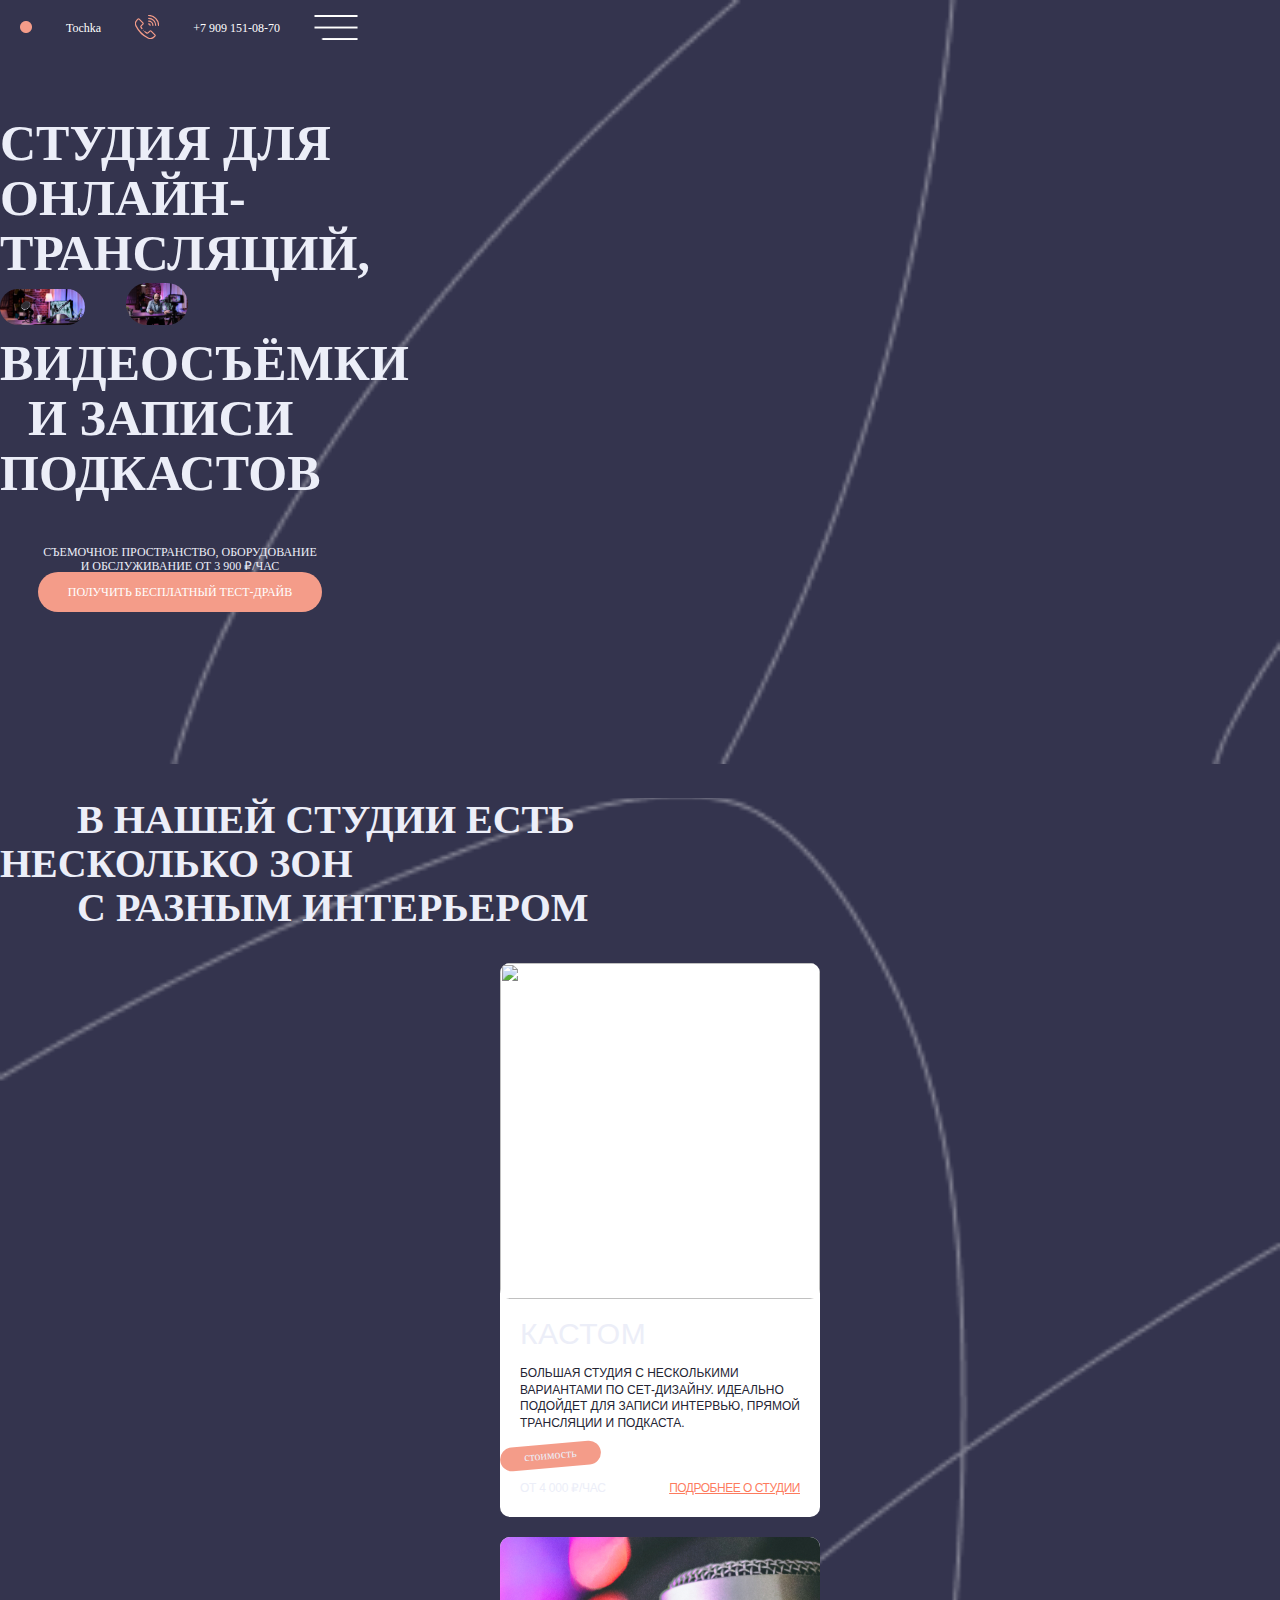
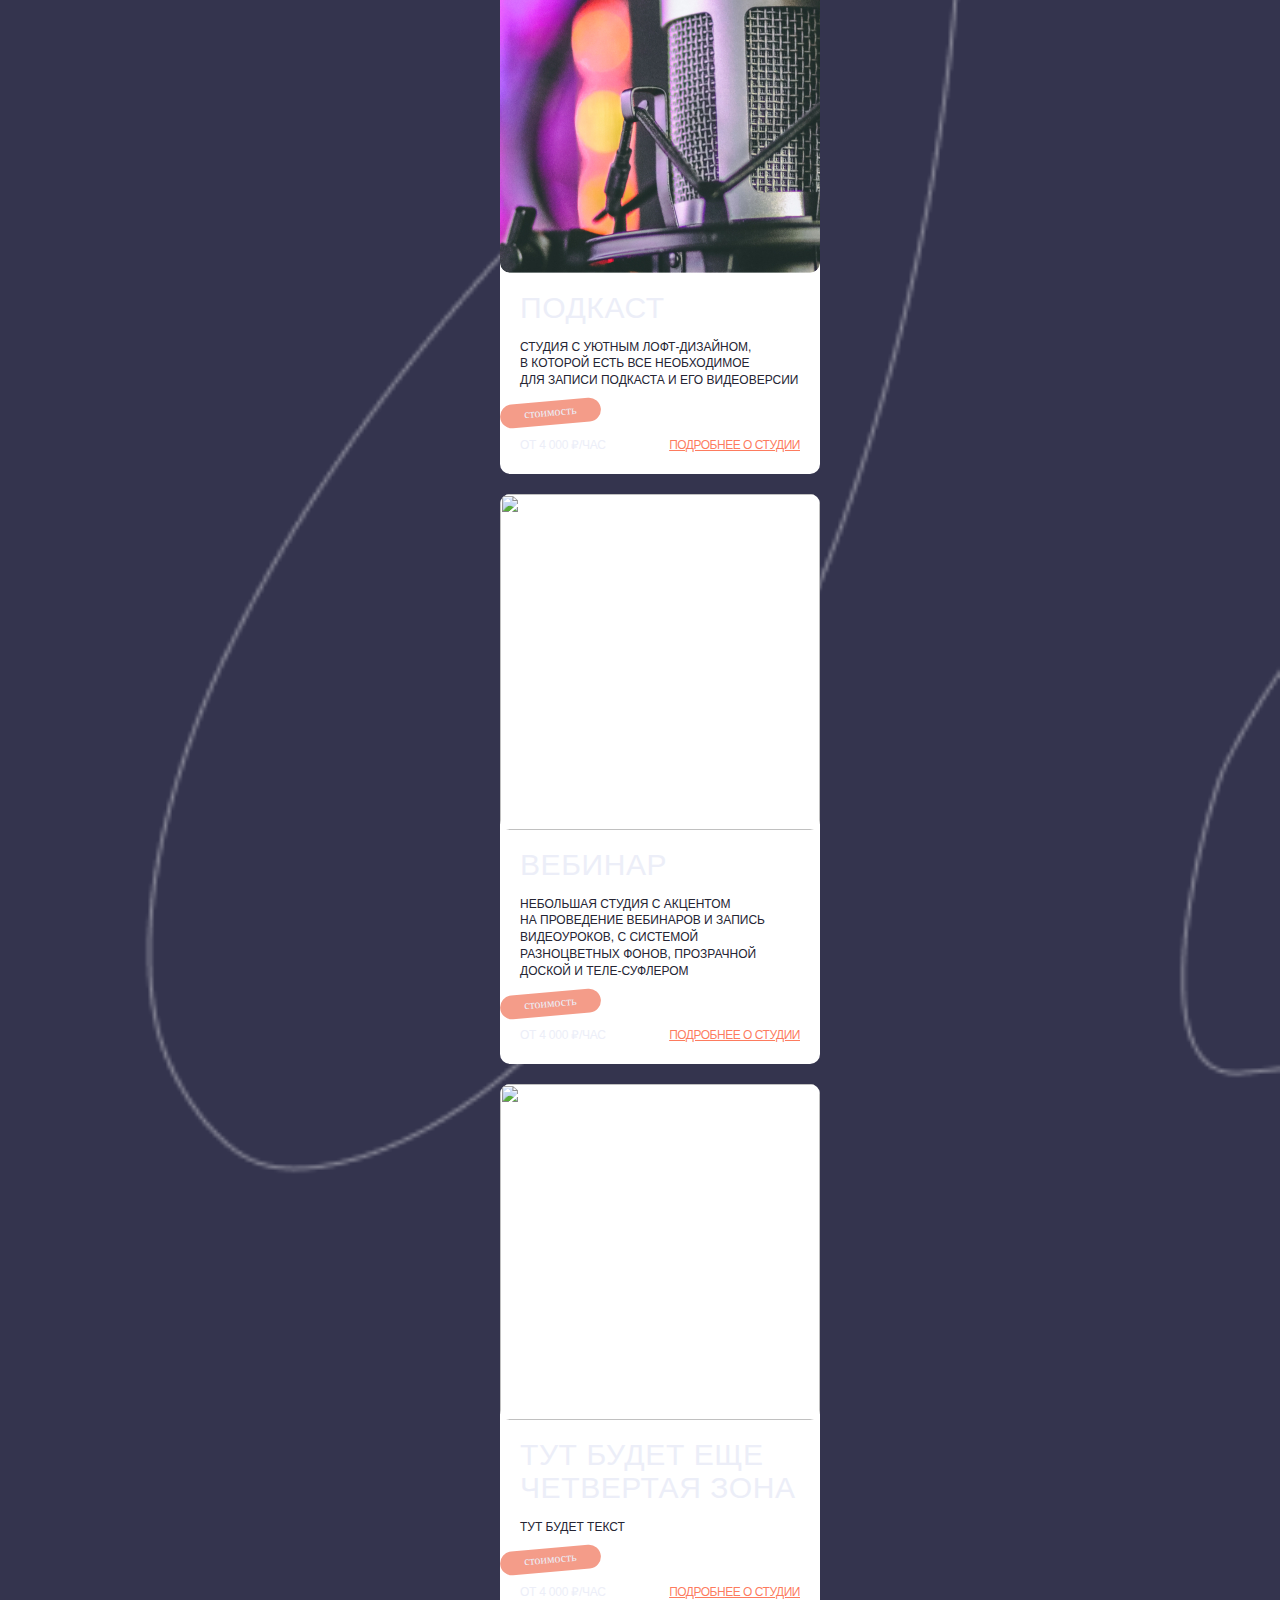
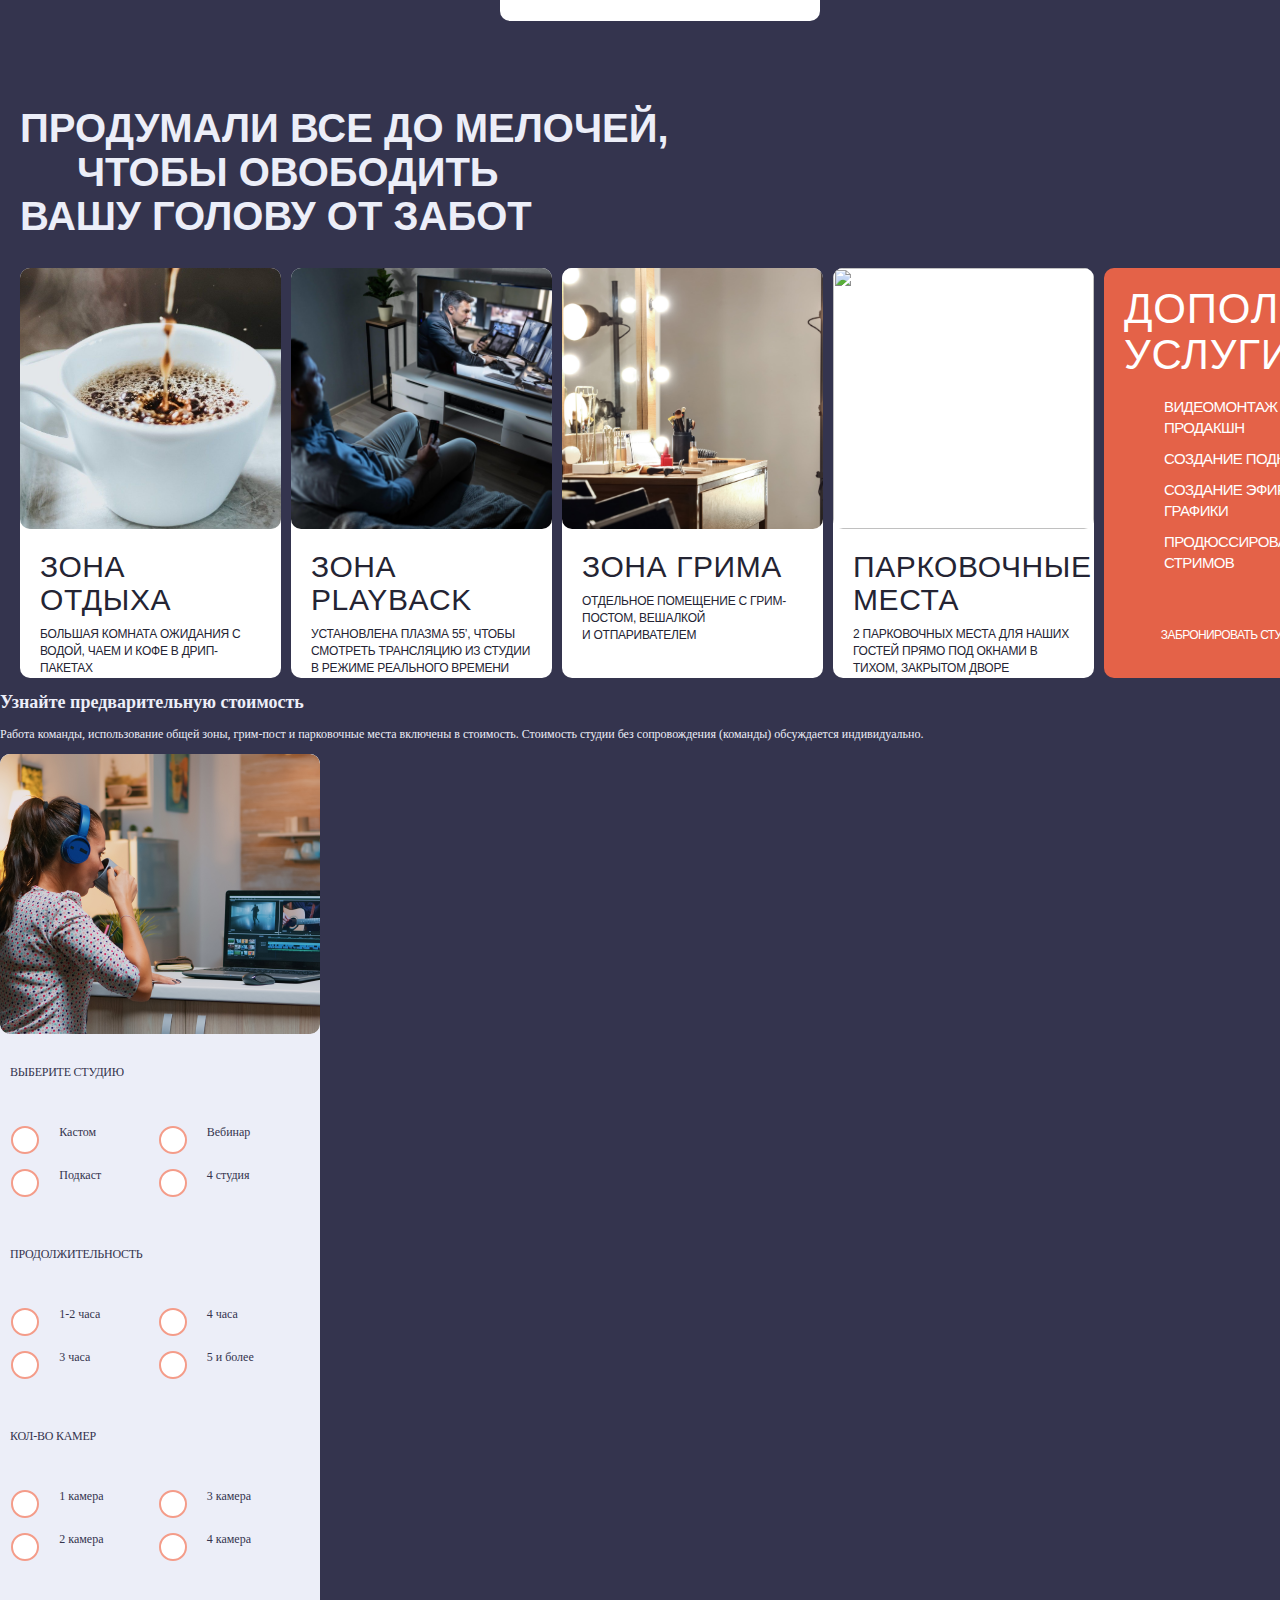
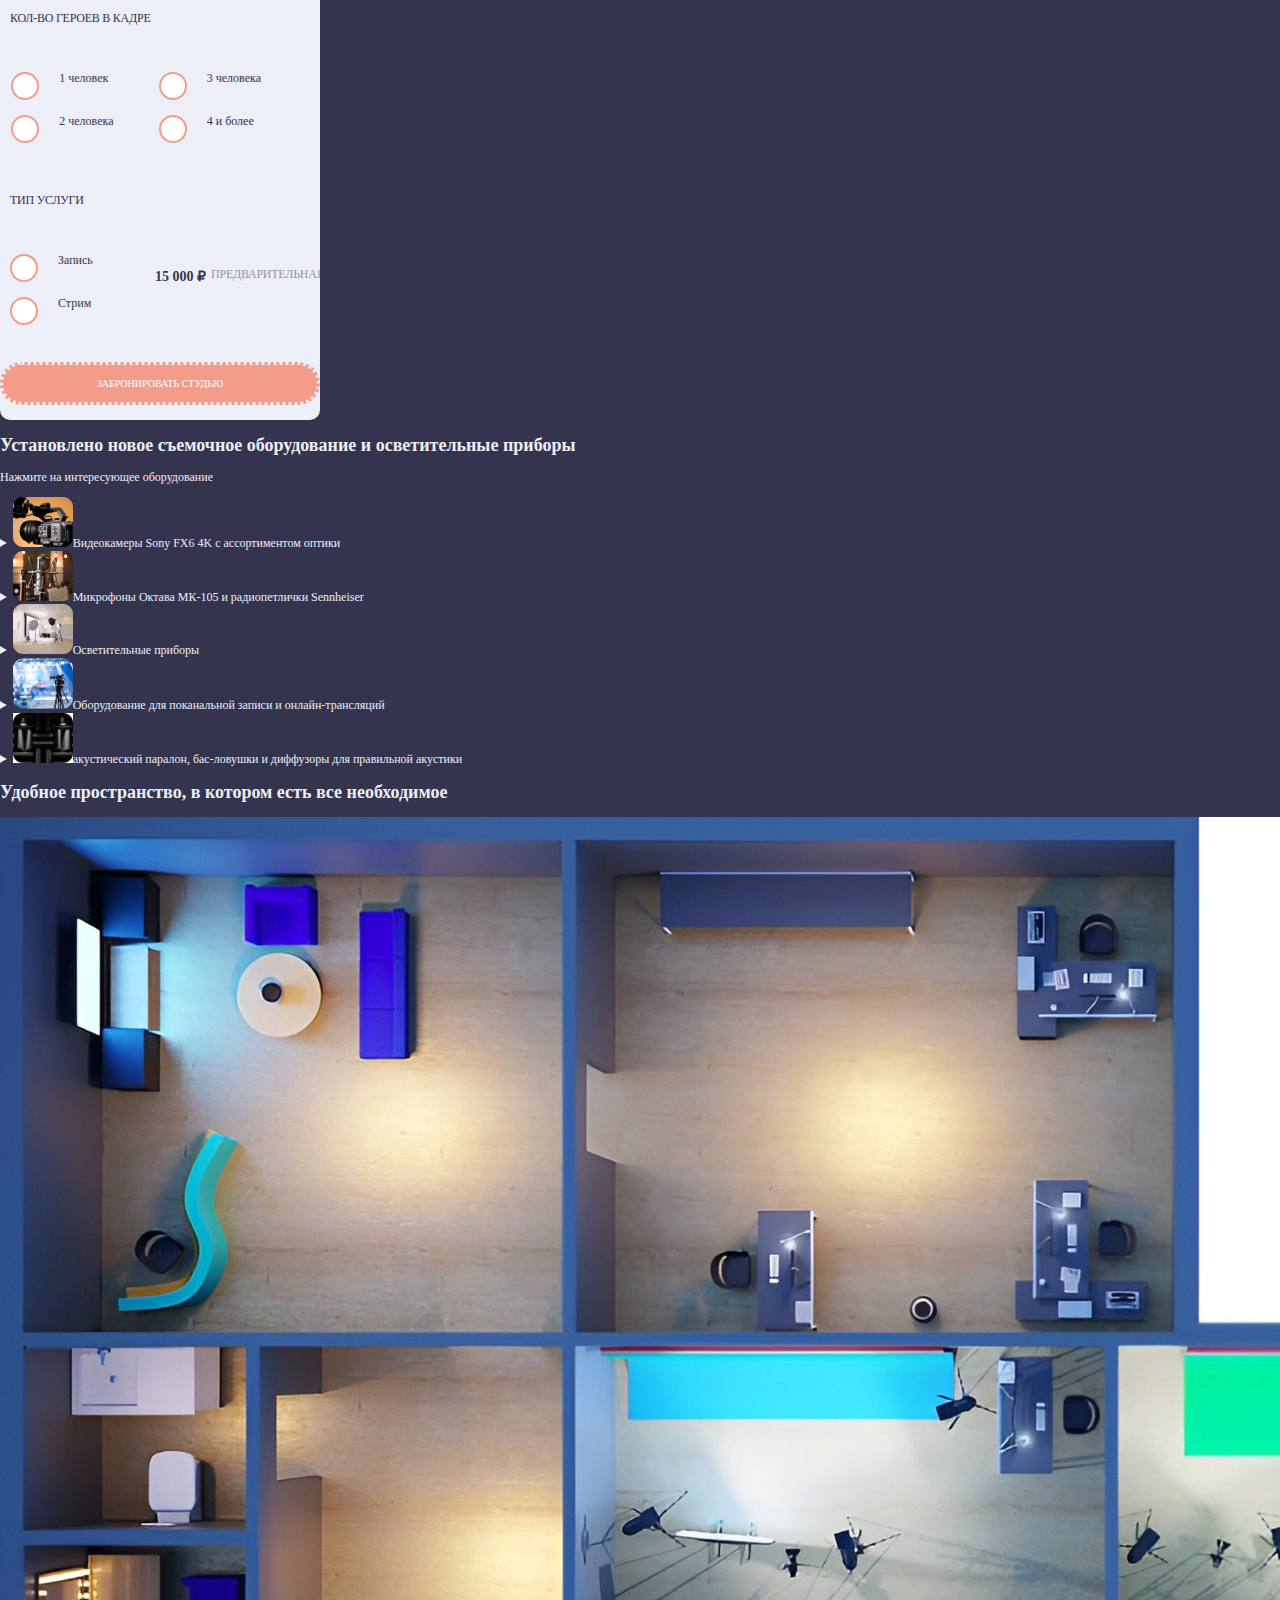
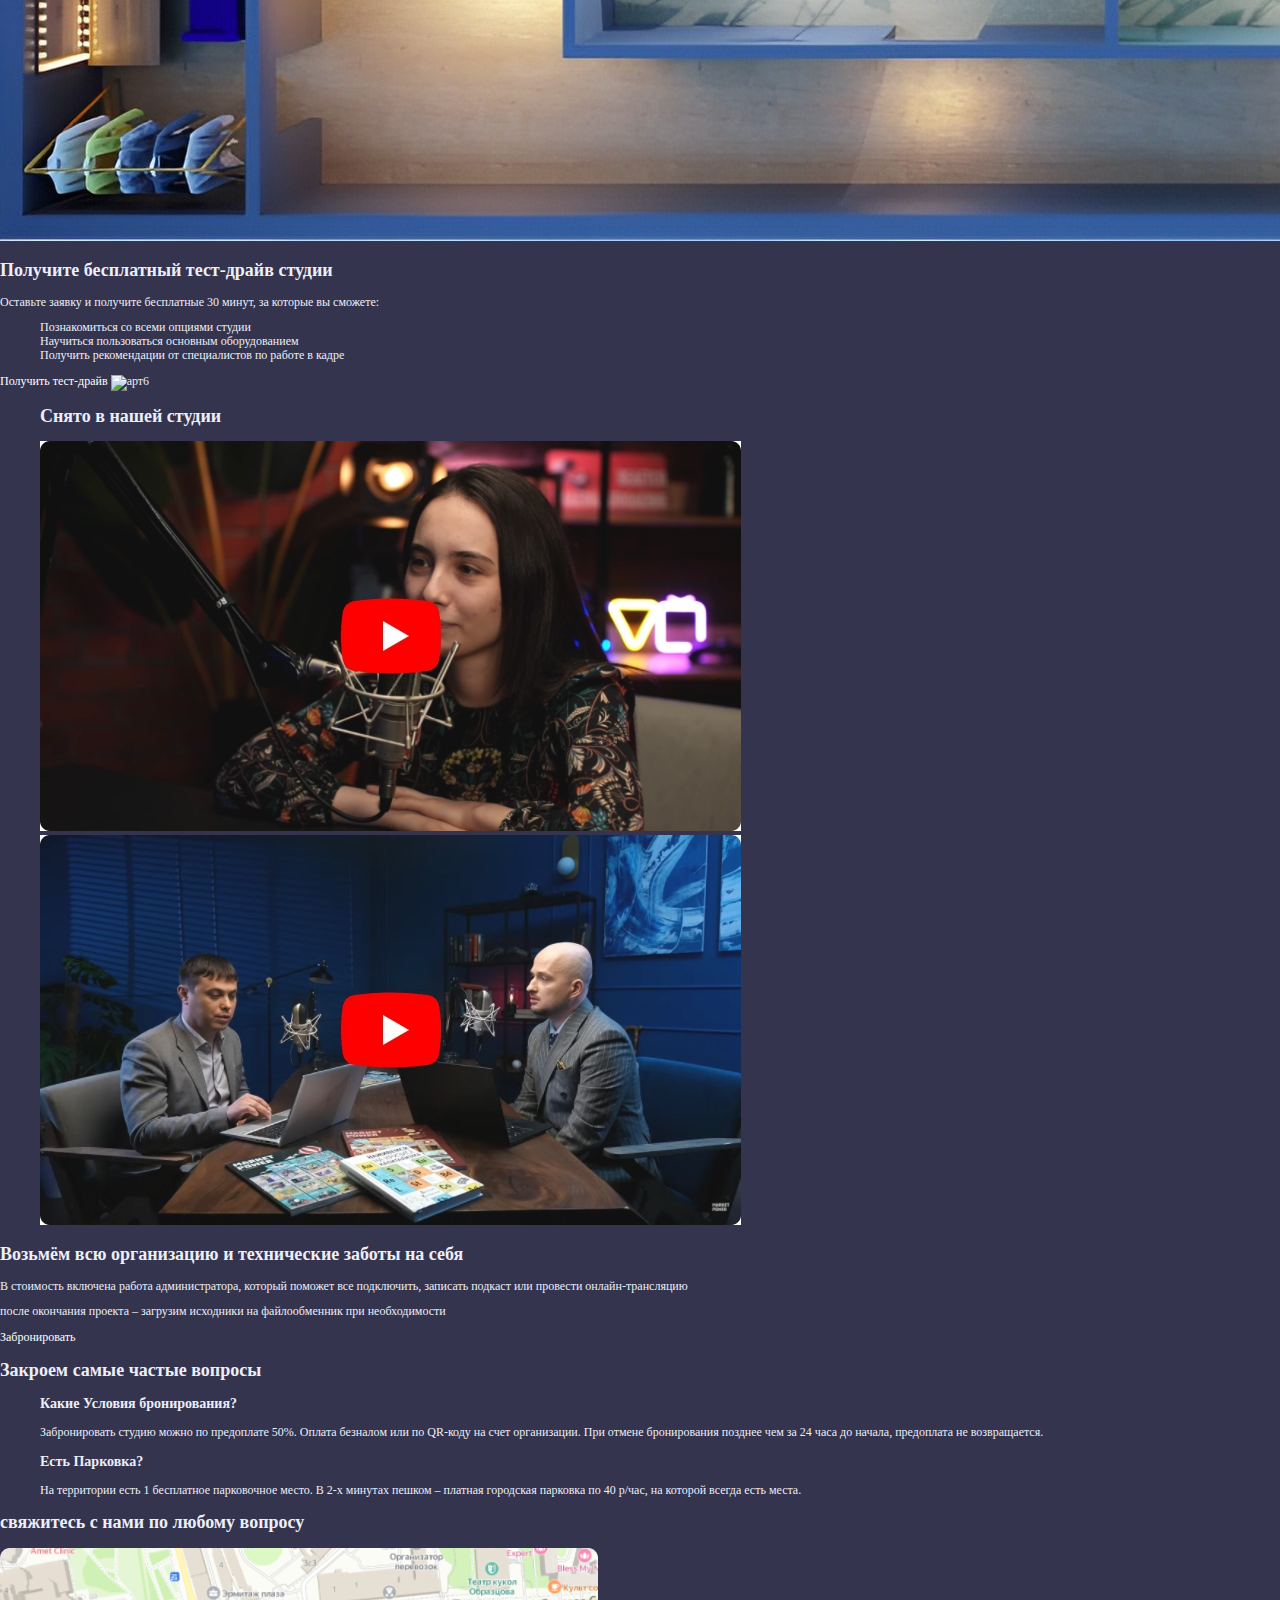
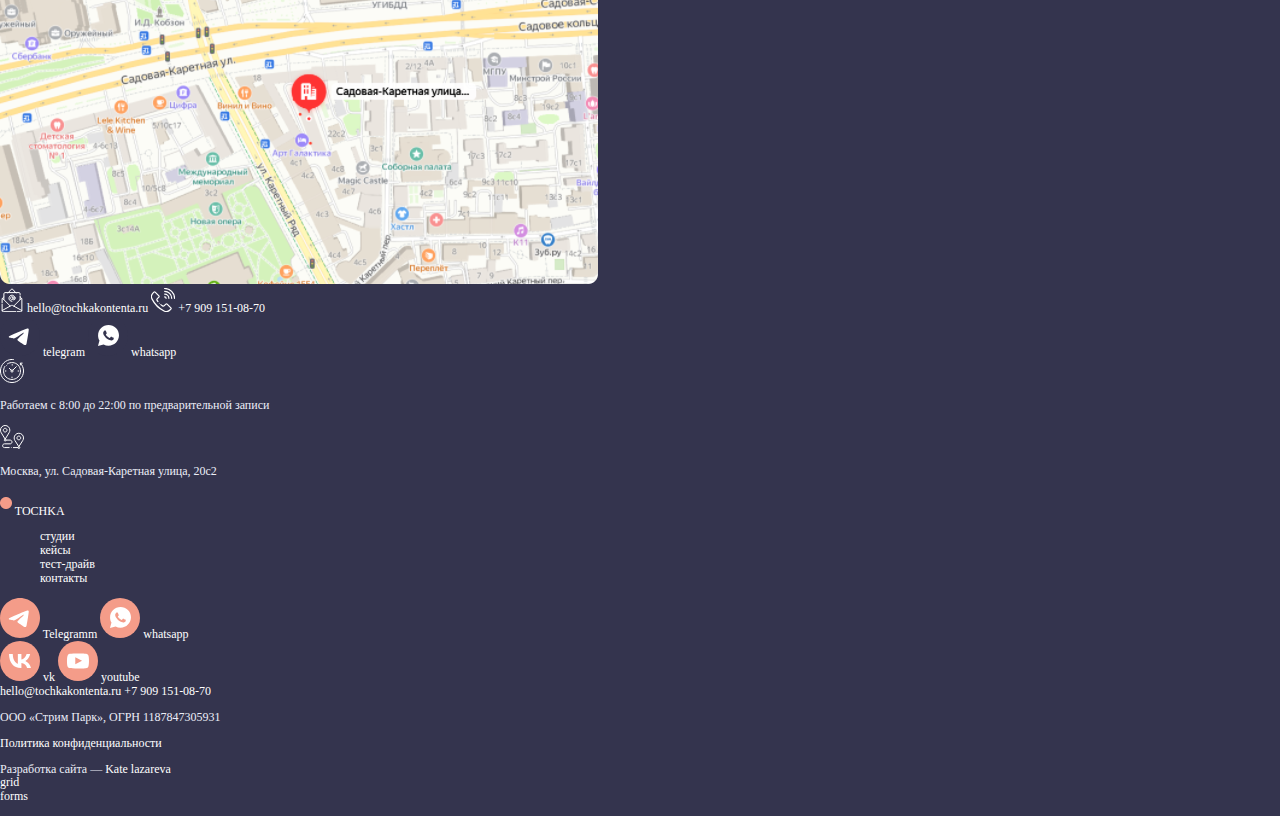
==== index.html @ a5001b97 "редакт 2 (17.04.2024)" ====
<!DOCTYPE html>
<html lang="ru">

<head>
    <meta charset="UTF-8">
    <meta name="viewport" content="width=device-width, initial-scale=1.0">
    <link rel="stylesheet" href="asset/CSS/normalize.css">
    <link rel="stylesheet" href="/asset/CSS/style.css">
    <title>Tochka</title>
</head>

<body>

    <header>
        <div class="head_main">
            <a href=""><img src="/asset/image/point.png" alt="logo"></a>
            <a class="head_text" href="@">Tochka</a>
            <a href="@"><img src="/asset/image/icon 01.svg" alt=""></a>
            <a class="head_tel" href="tel:+79091510870">+7 909 151-08-70</a>
            <div id="menu">
                <button class="but__header">
                    <img src="/asset/image/burger.png" alt="">
                </button>
        </div>
    </header>

    <main>
        <section class="section_1">
            <div class="wrapper">
                <div class="mobile_variant">
                    <h1 class="section_1__main-p">
                        студия для онлайн-трансляций,
                        <img class="sect_1-img_1" src="/asset/image/Se1_img1.png" alt="студия звукозаписи">
                        <span class="main-header__image-span">
                            <img class="sect_1-img_2" src="/asset/image/Sec1_img2.jpg" alt="">
                            видеосъёмки
                        </span>
                        <span> и записи подкастов</span>
                    </h1>
                    <div class="section__bottom">
                        <div class="section_1__block">
                            <p class="section_1__sub-p">Съемочное пространство, оборудование
                                и обслуживание от 3 900 ₽/час</p>
                            <a href="#" class="section_1__button">Получить бесплатный тест-драйв</a>
                        </div>
                    </div>
        </section>
        <section class="about-studio">
            <div class="about-studio__wrapper">
                <h2 class="about-studio__title">
                    <span class="about-studio__title--left">в нашей студии есть</span>
                    <span class="about-studio__title--center">несколько зон </span>
                    <span class="about-studio__title--right">с разным интерьером</span>
                </h2>
                <ul class="about-studio__list">
                    <li class="about-studio__studio-card studio-card">
                        <img src="/asset/image/about_studio1.jpg" alt="" class="studio-card__img">
                        <h3 class="studio-card__title">
                            кастом
                        </h3>
                        <p class="studio-card__text">
                            Большая студия с несколькими вариантами по сет-дизайну. Идеально подойдет для записи
                            интервью, прямой трансляции и подкаста.
                        </p>
                        <span class="studio-card__price">
                            стоимость
                        </span>
                        <div class="studio-card__oneline">
                            <span class='studio-card__price--money'>
                                от 4 000 ₽/час
                            </span>
                            <a href="" class="studio-card__link">
                                подробнее о студии
                            </a>
                        </div>

                    </li>
                    <li class="about-studio__studio-card studio-card">
                        <img src="/asset/image/about_studio2.jpg" alt="" class="studio-card__img">
                        <h3 class="studio-card__title">
                            подкаст
                        </h3>
                        <p class="studio-card__text">
                            студия с уютным лофт-дизайном, в которой есть все необходимое для записи подкаста и его
                            видеоверсии
                        </p>
                        <span class="studio-card__price">
                            стоимость
                        </span>
                        <div class="studio-card__oneline">
                            <span class='studio-card__price--money'>
                                от 4 000 ₽/час
                            </span>
                            <a href="" class="studio-card__link">
                                подробнее о студии
                            </a>
                        </div>
                    </li>
                    <li class="about-studio__studio-card studio-card">
                        <img src="/asset/image/about_studio3.jpg" alt="" class="studio-card__img">
                        <h3 class="studio-card__title">
                            вебинар
                        </h3>
                        <p class="studio-card__text">
                            небольшая студия с акцентом на проведение вебинаров и запись видеоуроков, с системой
                            разноцветных фонов, прозрачной доской и теле-суфлером
                        </p>
                        <span class="studio-card__price">
                            стоимость
                        </span>
                        <div class="studio-card__oneline">
                            <span class='studio-card__price--money'>
                                от 4 000 ₽/час
                            </span>
                            <a href="" class="studio-card__link">
                                подробнее о студии
                            </a>
                        </div>
                    </li>
                    <li class="about-studio__studio-card studio-card">
                        <img src="/asset/image/about_stadio4.jpg" alt="" class="studio-card__img">
                        <h3 class="studio-card__title">
                            тут будет еще четвертая зона
                        </h3>
                        <p class="studio-card__text">
                            тут будет текст
                        </p>
                        <span class="studio-card__price">
                            стоимость
                        </span>
                        <div class="studio-card__oneline">
                            <span class='studio-card__price--money'>
                                от 4 000 ₽/час
                            </span>
                            <a href="" class="studio-card__link">
                                подробнее о студии
                            </a>
                        </div>
                    </li>
                </ul>
            </div>
        </section>
        <section class="studio-composition">
            <div class="studio-composition__wrapper">
                <h2 class="studio-composition__title">
                    <span class="studio-composition__title--center">
                        продумали все до мелочей,
                    </span>
                    <span class="studio-composition__title--right">
                        чтобы овободить
                    </span>
                    <span class="studio-composition__title--doubright">
                        вашу голову от забот
                    </span>
                </h2>
                <ul class="studio-composition__list">
                    <li class="studio-composition__studio-zone studio-zone">
                        <img src="/asset/image/coffe.jpg" alt="" class="studio-zone__img">
                        <h3 class="studio-zone__title">
                            зона отдыха
                        </h3>
                        <p class="studio-zone__text">
                            Большая комната ожидания с водой, чаем и кофе в дрип-пакетах
                        </p>
                    </li>
                    <li class="studio-composition__studio-zone studio-zone">
                        <img src="/asset/image/cheltelek.jpg" alt="" class="studio-zone__img">
                        <h3 class="studio-zone__title">
                            зона playback
                        </h3>
                        <p class="studio-zone__text">
                            Установлена плазма 55’, чтобы смотреть трансляцию из студии в режиме реального времени
                        </p>
                    </li>
                    <li class="studio-composition__studio-zone studio-zone">
                        <img src="/asset/image/abcb6fb22b54f9008ce6576cc5a8bce4.jpg" alt="" class="studio-zone__img">
                        <h3 class="studio-zone__title">
                            зона грима
                        </h3>
                        <p class="studio-zone__text">
                            Отдельное помещение с грим-постом, вешалкой и отпаривателем
                        </p>
                    </li>
                    <li class="studio-composition__studio-zone studio-zone">
                        <img src="/asset/image/park.jpg" alt="" class="studio-zone__img">
                        <h3 class="studio-zone__title">
                            парковочные места
                        </h3>
                        <p class="studio-zone__text">
                            2 парковочных места для наших гостей прямо под окнами в тихом, закрытом дворе
                        </p>
                    </li>
                    <li class="studio-composition__studio-zone studio-zone--addition">
                        <h3 class="studio-zone__title--addition">
                            дополнительные услуги
                        </h3>
                        <ul class="studio-zone__list--addition">
                            <li class="studio-zone__description description">
                                <p class="description__text">
                                    Видеомонтаж и пост-продакшн
                                </p>
                            </li>
                            <li class="studio-zone__description description">
                                <p class="description__text">
                                    создание подкастов
                                </p>
                            </li>
                            <li class="studio-zone__description description">
                                <p class="description__text">
                                    создание эфирной графики
                                </p>
                            </li>
                            <li class="studio-zone__description description">
                                <p class="description__text">
                                    продюссирование стримов
                                </p>
                            </li>
                        </ul>
                        <a href="" class="studio-zone__link">
                            забронировать студию
                        </a>
                    </li>
                </ul>
            </div>
        </section>
        <section>
            <h2>Узнайте предварительную стоимость</h2>
            <p>Работа команды, использование общей зоны, грим-пост и парковочные места включены в стоимость. Стоимость
                студии без сопровождения (команды) обсуждается индивидуально.</p>
                <form>
                    <div class="div_form">
                        <img src="asset/image/img_price.png" alt="арт5" class="form_img">
                        <p class="p_div_form">Выберите студию</p>
                        <div class="form_div1">
                            <label class="form_label">
                                <input type="radio" name="stud" value="1.1" class="real_radio">
                                <span class="custom_radio"></span>
                                Кастом
                            </label>
                            <label class="form_label">
                                <input type="radio" name="stud" value="1.2" class="real_radio">
                                <span class="custom_radio"></span>
                                Подкаст
                            </label>
                            <label class="form_label">
                                <input type="radio" name="stud" value="1.3" class="real_radio">
                                <span class="custom_radio"></span>
                                Вебинар
                            </label>
                            <label class="form_label">
                                <input type="radio" name="stud" value="1.4" class="real_radio">
                                <span class="custom_radio"></span>
                                4 студия
                            </label>
                        </div>
                        <p class="p_div_form">Продолжительность</p>
                        <div class="form_div1">
                            <label class="form_label">
                                <input type="radio" name="stud" value="2.1" class="real_radio">
                                <span class="custom_radio"></span>
                                1-2 часа
                            </label>
                            <label class="form_label">
                                <input type="radio" name="stud" value="2.2" class="real_radio">
                                <span class="custom_radio"></span>
                                3 часа
                            </label>
                            <label class="form_label">
                                <input type="radio" name="stud" value="2.3" class="real_radio">
                                <span class="custom_radio"></span>
                                4 часа
                            </label>
                            <label class="form_label">
                                <input type="radio" name="stud" value="2.4" class="real_radio">
                                <span class="custom_radio"></span>
                                5 и более
                            </label>
                        </div>
                        <p class="p_div_form">Кол-во камер</p>
                        <div class="form_div1">
                            <label class="form_label">
                                <input type="radio" name="stud" value="3.1" class="real_radio">
                                <span class="custom_radio"></span>
                                1 камера
                            </label>
                            <label class="form_label">
                                <input type="radio" name="stud" value="3.2" class="real_radio">
                                <span class="custom_radio"></span>
                                2 камера
                            </label>
                            <label class="form_label">
                                <input type="radio" name="stud" value="3.3" class="real_radio">
                                <span class="custom_radio"></span>
                                3 камера
                            </label>
                            <label class="form_label">
                                <input type="radio" name="stud" value="3.4" class="real_radio">
                                <span class="custom_radio"></span>
                                4 камера
                            </label>
                        </div>
                        <p class="p_div_form">Кол-во героев в кадре</p>
                        <div class="form_div1">
                            <label class="form_label">
                                <input type="radio" name="stud" value="4.1" class="real_radio">
                                <span class="custom_radio"></span>
                                1 человек
                            </label>
                            <label class="form_label">
                                <input type="radio" name="stud" value="4.1" class="real_radio">
                                <span class="custom_radio"></span>
                                2 человекa
                            </label>
                            <label class="form_label">
                                <input type="radio" name="stud" value="4.2" class="real_radio">
                                <span class="custom_radio"></span>
                                3 человека
                            </label>
                            <label class="form_label">
                                <input type="radio" name="stud" value="4.4" class="real_radio">
                                <span class="custom_radio"></span>
                                4 и более
                            </label>
                        </div>
                        <p class="p_div_form">Тип услуги</p>
                        <div class="form_div1">
                            <label class="form_label">
                                <input type="radio" name="stud" value="5.1" class="real_radio">
                                <span class="custom_radio"></span>
                                Запись
                            </label>
                            <label class="form_label">
                                <input type="radio" name="stud" value="5.1" class="real_radio">
                                <span class="custom_radio"></span>
                                Стрим
                            </label>
                            <div class="div_form_d">
                                <h3 class="div_form_p">15 000 ₽</h3>
                                <p class="p_div_form2">Предварительная стоимость</p>
                            </div>
                        </div>
                        <button type="submit" class="test2">Забронировать студью</button>
                    </div>
                </form>
        </section>
        <section>
            <h2>
                <span>Установлено новое</span>
                <span>съемочное оборудование</span>
                <span>и осветительные приборы</span>
            </h2>
            <p>Нажмите на интересующее оборудование</p>
            <details>
                <summary><img src="asset/image/minikam.png" alt="#">Видеокамеры Sony FX6 4K с ассортиментом оптики
                </summary>
                <img src="asset/image/bigkam.png" alt="#">
            </details>
            <details>
                <summary><img src="asset/image/minimikro.png" alt="#">Микрофоны Октава МК-105 и радиопетлички Sennheiser
                </summary>
                <img src="asset/image/bigmikro.png" alt="#">
            </details>
            <details>
                <summary><img src="asset/image/minilamp.png" alt="#">Осветительные приборы</summary>
                <img src="asset/image/biglamp.png" alt="#">
            </details>
            <details>
                <summary><img src="asset/image/yarkomini.png" alt="#">Оборудование для поканальной записи
                    и онлайн-трансляций</summary>
                <img src="asset/image/" alt="#">
            </details>
            <details>
                <summary><img src="/asset/image/Rectangle 60 (2).jpeg" alt="paralon">акустический паралон, бас-ловушки и диффузоры для правильной акустики
                </summary>
                <img src="/asset/image/para.jpg" alt="paralon">
            </details>
        </section>
        <section>
            <h2>
                <span>Удобное пространство,</span>
                <span>в котором есть</span>
                <span>все необходимое</span>
            </h2>
            <img src="/asset/image/8efcb259101e7e2e6f95a814357d3e09.png" alt="план здания">
        </section>
        <section>
            <h2>
                <span>Получите бесплатный</span>
                <span>тест-драйв студии</span>
            </h2>
            <p>Оставьте заявку и получите бесплатные 30 минут, за которые вы сможете:</p>
            <ul>
                <li>Познакомиться со всеми опциями студии</li>
                <li>Научиться пользоваться основным оборудованием</li>
                <li>Получить рекомендации от специалистов по работе в кадре</li>
            </ul>
            <div>
                <a href="#">Получить тест-драйв</a>
                <img src="/asset/image/8e222c1dffe281474d16efb69678ded6.jpg" alt="арт6">
            </div>
        </section>
        <section>
            <ul>
                <h2>Снято в нашей студии</h2>
                <li><img src="/asset/image/video 1.jpeg" alt=""></li>
                <li><img src="/asset/image/video 2.jpeg" alt=""></li>
            </ul>
        </section>
        <section>
            <h2>
                <span>Возьмём всю организацию</span>
                <span>и технические заботы</span>
                <span>на себя</span>
            </h2>
            <p>В стоимость включена работа администратора, который поможет все подключить, записать подкаст или провести
                онлайн-трансляцию</p>
            <p>после окончания проекта – загрузим исходники на файлообменник при необходимости</p>
            <a href="#">Забронировать</a>
        </section>
        <section>
            <h2>Закроем самые частые вопросы</h2>
            <ul>
                <li>
                    <h3>Какие Условия бронирования?</h3>
                    <p>Забронировать студию можно по предоплате 50%. Оплата безналом или по QR-коду на счет организации.
                        При отмене бронирования позднее чем за 24 часа до начала, предоплата не возвращается.</p>
                </li>
                <li>
                    <h3>Есть Парковка?</h3>
                    <p>На территории есть 1 бесплатное парковочное место. В 2-х минутах пешком – платная городская
                        парковка по 40 р/час, на которой всегда есть места.</p>
                </li>
            </ul>
        </section>
        <section class="studio-contacts">
            <div class="studio-contacts__wrapper">
                <h2 class="studio-contacts__title">
                    свяжитесь с нами
                    <span class="studio-contacts__title--right">
                        по любому вопросу
                    </span>
                </h2>
                <div class="box">
                    <img src="/asset/image/Rectangle 8.png" alt="map" class="studio-contacts__map">
                    <div class="text-contact">
                        <div class="studio-contacts__mail-phone">
                            <a href="mailto:hello@tochkakontenta.ru" class="studio-contacts__mail mail">
                                <img src="/asset/image/icon 02.svg" alt="mail" class="mail__img">
                                <span class="mail__text">
                                    hello@tochkakontenta.ru
                                </span>
                            </a>
                            <a href="tel:+79091510870" class="studio-contacts__phone phone">
                                <img src="/asset/image/icon 01 (1).svg" alt="phone" class="phone__img">
                                <span class="phone__text">
                                    +7 909 151-08-70
                                </span>
                            </a>
                        </div>
                        <div class="studio-contacts social">
                            <a href="" class="social__link">
                                <img src="/asset/image/socials_atoms_icons_colored_rounded_telegram.svg" alt="telegram" class="social__img">
                                <span class="visually-hidden">
                                    telegram
                                </span>
                            </a>
                            <a href="" class="social__link">
                                <img src="/asset/image/socials.svg" alt="whatsapp" class="social__img">
                                <span class="visually-hidden">
                                    whatsapp
                                </span>
                            </a>
                        </div>
                        <div class="studio-contacts__address">
                            <div class="studio-contacts__address--timetable">
                                <img src="/asset/image/icon 03.svg" alt="timetable" class="studio-contacts__time-img">
                                <p class="studio-contacts__time-text time-text">
                                    Работаем с 8:00 до 22:00
                                    <span class="time-text__recording">
                                        по предварительной записи
                                    </span>
                                </p>
                            </div>
                            <div class="studio-contacts__address--place">
                                <img src="/asset/image/Group.svg" alt="adress" class="studio-contacts__address-img">
                                <p class="studio-contacts__address-text">
                                    Москва, ул. Садовая-Каретная улица, 20с2
                                </p>
                            </div>
                        </div>
                    </div>
                </div>
            </div>
        </section>
    </main>

    <footer class="">
        <div class="">
            <a href="" class="">
                <img src="/asset/image/point.png" alt="" class="">
                <span class="logo__text">
                    TOCHKA
                </span>
            </a>
            <ul class="">
                <li class="">
                    <a href=" " class="">
                        студии
                    </a>
                </li>
                <li class="">
                    <a href="" class="">
                        кейсы
                    </a>
                </li>
                <li class="">
                    <a href="" class="">
                        тест-драйв
                    </a>
                </li>
                <li class="">
                    <a href="" class="">
                        контакты
                    </a>
                </li>
            </ul>
            <div class="">
                <a href="" class="">
                    <img src="/asset/image/tgo.svg" alt="telegram" class="">
                    <span class="">
                        Telegramm
                    </span>
                </a>
                <a href="" class="">
                    <img src="/asset/image/whappo.svg" alt="whatsapp" class="">
                    <span class="">
                        whatsapp
                    </span>
                </a>
            </div>
            <div class="">
                <a href="" class="">
                    <img src="/asset/image/vk.svg" alt="vk" class="">
                    <span class="visually-hidden">
                        vk
                    </span>
                </a>
                <a href="" class="">
                    <img src="/asset/image/yt.svg" alt="youtube" class="">
                    <span class="visually-hidden">
                        youtube
                    </span>
                </a>
            </div>
            <div class="">
                <a href="mailto:hello@tochkakontenta.ru" class="">
                    <span class="mail__text">
                        hello@tochkakontenta.ru
                    </span>
                </a>
                <a href="tel:+79091510870" class="">
                    <span class="">
                        +7 909 151-08-70
                    </span>
                </a>
            </div>
            <div class="">
                <p class="">
                    ООО «Стрим Парк», ОГРН 1187847305931
                </p>
                <a href=" " class="">
                    Политика конфиденциальности
                </a>
                <p class="">
                    Разработка сайта —
                    <a href=" " class="">
                        Kate lazareva
                    </a>
                    <a href="/grid/grid.html" class="grid">
                        grid
                    </a>
                    <a href="/Forms/form.html" class="grid">
                        forms
                    </a>
                </p>
            </div>
        </div>
    </footer>
</body>

</html>
---- asset/CSS/style.css ----
/* inter-regular - cyrillic_latin */
@font-face {
  font-display: swap;
  /* Check https://developer.mozilla.org/en-US/docs/Web/CSS/@font-face/font-display for other options. */
  font-family: 'Inter';
  font-style: normal;
  font-weight: 400;
  src: url('../fonts/inter-v13-cyrillic_latin-regular.woff2') format('woff2');
  /* Chrome 36+, Opera 23+, Firefox 39+, Safari 12+, iOS 10+ */
}

/* inter-500 - cyrillic_latin */
@font-face {
  font-display: swap;
  /* Check https://developer.mozilla.org/en-US/docs/Web/CSS/@font-face/font-display for other options. */
  font-family: 'Inter';
  font-style: normal;
  font-weight: 500;
  src: url('../fonts/inter-v13-cyrillic_latin-500.woff2') format('woff2');
  /* Chrome 36+, Opera 23+, Firefox 39+, Safari 12+, iOS 10+ */
}

@font-face {
  font-family: 'Steelfish';
  src: url('SteelfishRg-Regular.woff2') format('woff2') url('SteelfishRg-Regular.woff') format('woff');
  font-weight: 400;
  font-style: normal;
}

@font-face {
  font-family: 'Steelfish';
  src: url('SteelfishRg-Italic.woff2') format('woff2') url('SteelfishRg-Italic.woff') format('woff');
  font-weight: 400;
  font-style: italic;
}

@font-face {
  font-family: 'Steelfish';
  src: url('SteelfishRg-Bold.woff2') format('woff2') url('SteelfishRg-Bold.woff') format('woff');
  font-weight: 700;
  font-style: normal;
}

@font-face {
  font-family: 'Steelfish';
  src: url('SteelfishRg-BoldItalic.woff2') format('woff2') url('SteelfishRg-BoldItalic.woff') format('woff');
  font-weight: 700;
  font-style: italic;
}

@font-face {
  font-family: 'Steelfish';
  src: url('SteelfishEb-Regular.woff2') format('woff2') url('SteelfishEb-Regular.woff') format('woff');
  font-weight: 800;
  font-style: normal;
}

@font-face {
  font-family: 'Steelfish';
  src: url('SteelfishEb-Italic.woff2') format('woff2') url('SteelfishEb-Italic.woff') format('woff');
  font-weight: 800;
  font-style: italic;
}


/*-----------------Основа-----------------*/

:root {
  --second-main-text: #9b402b;
  --second-main: #F49C89;
  --main-text: #ECEEF8;
  --main: #34344E;
  --sub-text: #FFF;
  --line-color: rgba(52, 52, 78, 0.50);
}

html,
body {
  min-width: 100%;
  font-size: 62.5%;
  overflow-x: hidden;
}

body {
  font-size: 1.2rem;
  font-family: 'Steelfish', 'Inter';
  color: var(--main-text);
  background-color: var(--main);
}

a {
  color: white;
  text-decoration: none;
}

.logo {
  width: 12px;
  height: 12px;
  left: 12px;
  right: -12px;
  top: 6px;
  bottom: 6px;
  transform: rotate(180.00deg);
  background: rgb(244, 156, 137);
}

/*----------Хед---------------*/

header {
  position: fixed;
  width: 360px;
  height: 58px;
  top: 0;
  z-index: 999;
  background-color: #34344E;
}

.head_main {
  position: absolute;
  display: flex;
  align-items: center;
  justify-content: space-between;
  width: 100%;
  height: 100%;
  padding: 0 20px;
}

.logo {
  display: block;
  height: 12px;
  width: 12px;
  line-height: 60px;
  -moz-border-radius: 30px;
  border-radius: 30px;
  background-color: #F49C89;
  text-align: center;
  font-size: 2em;
}

.but__header {
  background-color: transparent;
  border: none;
  padding: 0;
  margin-right: 22px;
}

.but__header img {
  width: 44px;
  height: auto;
}

/*------Sec1------*/

.section_1 {
  padding: 82px 0 145px;
  background-image: url('/asset/image/Vector\ 1.png');
  background-size: cover;
  background-position: center;
}

.section_1__main-p {
  font-size: 5rem;
  font-weight: 700;
  line-height: 110%;
  text-transform: uppercase;
}

.sect_1-img_1 {
  border-radius: 200px;
  object-fit: cover;
  width: 85px;
}

.sect_1-img_2 {
  border-radius: 200px;
  object-fit: cover;
  width: 62px;
}


.section_1__main-p span {
  margin-left: 28px;
}

.section_1__sub-p {
  font-family: 'Inter';
  text-transform: uppercase;
}

.main-header__image-span {
  position: relative;
}

.desctop_variant {
  display: none;
}

.sect_one .main-header__image-span {
  display: inline-block;
}

.sect_one .main-header__image-span img {
  vertical-align: middle;
}

.sect_one .sect_1-img_1,
.sect_one .sect_1-img_2 {
  position: absolute;
  height: 41px;
}

.sect_1-img_1 {
  width: 85px;
  left: 198px;
  top: 204px;
}

.sect_1-img_2 {
  width: 62px;
  left: 48px;
  top: 259px;
}

.main-header__image-span ::before {
  content: '';
  background-size: 100px 100px;
  display: block;
  position: absolute;
  background-image: url('/asset/image/Se1_img1.png');
  width: 100px;
  height: 100px;
}

.section_1__block {
  text-align: center;
}

.section_1__button {
  width: 270px;
  padding: 13px 30px;
  color: var(--sub-text);
  text-transform: uppercase;
  text-decoration: none;
  font-family: 'Inter';
  background-color: #F49C89;
  border-radius: 100px;
  line-height: 100%;
}

.section_1__button:hover {
  transition: 0.3s;
  color: var(--second-mainitext);
  background-color: var(--main);
  border: 2px solid var(--second-main);
  padding: 11px 28px;
}

.section__bottom {
  margin: 20px 0;
  align-items: center;
  gap: 20px;
  display: flex;
  flex-wrap: wrap-reverse;
  justify-content: center;
}

.wrapper {
  max-width: 360px;
}

/*------------------Section 2-------------------*/

.about-studio {
  background-image: url('/asset/image/Vector\ 1.png');
  background-size: cover;
  background-position: center;
}

ul {
  list-style-type: none;
}

.studio-card,
.studio-zone {
  background-color: white;
}

.studio-card,
.studio-zone {
    background-color: white;
}



.studio-card__title {
    font-family: 'Steelfish', sans-serif;
    font-size: 3rem;
    font-style: normal;
    font-weight: 400;
    line-height: 1.1;
    letter-spacing: 0.6px;
    text-transform: uppercase;
    margin-top: 18px;
    margin-left: 20px;
    margin-right: 20px;
    margin-bottom: 0;

}

.studio-card__text {
    color: #242433;
    font-size: 1.2rem;
    font-family: 'Inter', sans-serif;
    font-weight: 400;
    text-transform: uppercase;
    line-height: 1.4;
    word-wrap: break-word;
    margin-top: 15px;
    margin-left: 20px;
    margin-right: 20px;
    margin-bottom: 0;


}

.sudio-zone1__title {
    color: white;
    font-size: 3rem;
    font-family: 'Inter', sans-serif;
    font-weight: 400;
    text-transform: uppercase;
    line-height: 1.1;
    letter-spacing: 0.02px;
    word-wrap: break-word;
}

.about-studio__studio-card {
    border-radius: 10px;
    position: relative;
    width: 320px;
    margin: 0 auto;
    margin-top: 20px;
}

.about-studio__title {
  color: #ECEEF8;
  font-family: 'Steelfish', 'Inter';
  font-size: 4rem;
  font-style: normal;
  font-weight: 700;
  line-height: 110%;
  text-transform: uppercase;
  word-wrap: break-word;
}


.about-studio__title--right,
.about-studio__title--left {
    display: block;
    padding-left: 77px;
}

.studio-card__img {
  display: block;
  height: 336px;
  width: 100%;
  object-fit: cover;
  border-radius: 10px;

}

.studio-card__price {
  display: block;
  border-radius: 2rem;
  padding: 0.25rem;
  background-color: #F49C89;
  margin-top: 12px;
  padding: 5px 12px;
  width: 77px;
  text-align: center;
  transform: rotate(-5deg);
}

.studio-card__price--money {
  display: block;
  font-family: 'Inter', sans-serif;
  font-size: 1.2rem;
  font-style: normal;
  font-weight: 400;
  line-height: 140%;
  letter-spacing: -0.24px;
  text-transform: uppercase;
  margin-top: 12px;
  margin-bottom: 20px;
  margin-left: 20px;
}

.studio-card__link {
  display: block;
  color: #fd6948e0;
  text-align: right;
  font-variant-numeric: lining-nums proportional-nums;
  font-family: 'Inter', sans-serif;
  font-size: 1.2rem;
  font-style: normal;
  font-weight: 400;
  line-height: 140%;
  letter-spacing: -0.48px;
  text-decoration-line: underline;
  text-transform: uppercase;
  margin-top: 12px;
  margin-bottom: 20px;
  margin-right: 20px;

}

.studio-card__oneline {
  display: flex;
  justify-content: space-between;
}


/*-----------------Section3------------------*/

.studio-card__oneline {
  display: flex;
  justify-content: space-between;
}

.studio-composition__title {
  color: #ECEEF8;
  font-family: 'Steelfish', sans-serif;
  font-size: 4rem;
  font-style: normal;
  font-weight: 700;
  line-height: 110%;
  text-transform: uppercase;
  margin-top: 85px;
  margin-left: 20px;
  margin-right: 20px;
  margin-bottom: 30px;
  white-space: nowrap;
}

.studio-composition__title--right {
  display: block;
  margin-left: 57px;
}

.studio-composition__list {
  display: flex;
  justify-content: space-between;
  padding-left: 20px;
  margin: 0;
  overflow: auto;
}

.studio-composition__studio-zone {
  position: relative;
  border-radius: 10px;
  width: 261px;
  height: 410px;
  margin-right: 10px;
}

.studio-zone__img {
  border-radius: 10px;
  height: 261px;
  width: 261px;
  object-fit: cover;
}

.studio-zone__title {
  color: #242433;
  font-family: 'Steelfish', sans-serif;
  font-size: 3rem;
  font-style: normal;
  font-weight: 400;
  line-height: 110%;
  letter-spacing: 0.6px;
  text-transform: uppercase;
  margin-top: 18px;
  margin-left: 20px;
  margin-right: 20px;
  margin-bottom: 0;
}

.studio-zone__text {
  color: #242433;
  font-family: 'Inter', sans-serif;
  font-size: 1.2rem;
  font-style: normal;
  font-weight: 400;
  line-height: 140%;
  letter-spacing: -0.24px;
  text-transform: uppercase;
  margin-top: 10px;
  margin-left: 20px;
  margin-right: 20px;

}

.studio-zone--addition {
  background-color: #fd6948e0;
}

.studio-zone__title--addition {
  color: #FFF;
  font-family: 'Steelfish', sans-serif;
  font-size: 4.2rem;
  font-style: normal;
  font-weight: 400;
  line-height: 110%;
  letter-spacing: 0.84px;
  text-transform: uppercase;
  margin: 18px 20px;
}


.studio-zone__list--addition {
  margin-top: 15px;
  margin-left: 20px;
  margin-right: 20px;
  margin-bottom: 40px;
}

.description {
  margin-bottom: 10px;
}

.description__text {
  color: #FFF;
  font-family: 'Inter', sans-serif;
  font-size: 1.5rem;
  font-style: normal;
  font-weight: 400;
  line-height: 140%;
  letter-spacing: -0.6px;
  text-transform: uppercase;
  margin: 0;
}

.studio-zone__link {
  display: block;
  color: #FFF;
  font-family: 'Inter', sans-serif;
  font-size: 1.2rem;
  font-style: normal;
  font-weight: 500;
  line-height: 140%;
  letter-spacing: -0.6px;
  text-transform: uppercase;
  border-radius: 100px;
  padding: 14px 36px;
  text-align: center;
  background-color: var(--first_color);
  text-decoration: none;
  margin: 10px;
}


/*-----------------Form-----------------*/
/* Общий div*/
.div_form {
  display: flex;
  width: 320px;
  padding-bottom: 0px;
  flex-direction: column;
  gap: 18px;
  border-radius: 10px;
  background: var(--light-blue, #ECEEF8);
  color: #34344E;
}

/*Лейбл*/
.form__label {
  display: flex;
  align-items: center;
  gap: 10px;
}

/* Фото в общем div*/
.form_img {
  width: 320px;
  height: 280px;
  border-radius: 10px;
  background: lightgray 50% / cover no-repeat;
}

.form_div1 {
  display: flex;
  flex-wrap: wrap;
  flex-direction: column;
  align-items: flex-start;
  gap: 15px;
  width: 280px;
  height: 90px;
  align-items: center;
  padding: 15px 0px 0px 10px;
}

.div_form_d {
  display: flex;
  gap: 5px;
}

.div_form_p {
  color: var(--dark, #34344E);
  font-variant-numeric: lining-nums proportional-nums;
}

.p_div_form {
  padding: 0px 10px 0px 10px;
  color: var(--dark, #34344E);
  font-variant-numeric: lining-nums proportional-nums;
  font-family: 'Inter';
  font-size: 12px;
  font-style: normal;
  font-weight: 500;
  line-height: 140%;
  letter-spacing: -0.24px;
  text-transform: uppercase;
  align-self: stretch;
  width: 280px;
  height: 17px;
}

.form_label {
  display: flex;
  width: 130px;
  gap: 10px;
  flex-shrink: 0;
}

/* Radio */
/* Скрытая используемая кнопка выбора*/

.real_radio {
  width: 0;
  height: 0;
  position: absolute;
  opacity: 0;
  /* непрозрачность для Firefox */
}

/*Кастомная показываемая кнопка*/

.custom_radio {
  display: inline-block;
  width: 24px;
  height: 24px;
  background: #FFF;
  border: 2px solid #F49C89;
  border-radius: 50%;
  margin-right: 10px;
  vertical-align: text-top;
  position: relative;
}

/*Нажатие|Кастомная показываемая кнопка*/

.custom_radio::before {
  content: '';
  display: inline-block;
  width: 17px;
  height: 17px;
  background: #F49C89;
  border-radius: 50%;
  position: absolute;
  left: 50%;
  top: 50%;
  transform: translate(-50%, -50%);
  transition: 0.2s ease-in;
  /*плавная анимация*/
  display: none;
}

/*Привязка кастомной кнопки к используемой кнопки*/

.real_radio:checked+.custom_radio::before {
  display: inline-block;
}

.p_div_form2 {
  color: var(--dark_light, rgba(52, 52, 78, 0.50));
  font-variant-numeric: lining-nums proportional-nums;
  font-family: 'Inter';
  font-size: 12px;
  font-style: normal;
  font-weight: 400;
  line-height: 140%;
  letter-spacing: -0.24px;
  text-transform: uppercase;
}

/*Кнопище брони*/

.test2 {
  display: flex;
  width: 320px;
  padding: 13px 20px;
  justify-content: center;
  align-items: center;
  gap: 10px;
  border-radius: 100px;
  background: var(--peach, #F49C89);
  font-family: 'Inter';
  font-size: 10px;
  border: dotted #ECEEF8;
  font-style: normal;
  font-weight: 500;
  text-transform: uppercase;
  color: var(--white, #FFF);
  margin-bottom: 15px;
}

/*-----------------FooterTest-----------------*/

.footer__wrapper {
  box-sizing: border-box;
  width: 100%;
  margin: 0 auto;
  padding: 0 8px;
  max-width: 360px;
  min-width: 340px;
}

.footer__text {
  color: rgba(255, 255, 255, 0.40);
  font-family: Inter, sans-serif;
  font-size: 1.2rem;
  font-style: normal;
  font-weight: 400;
  line-height: 140%;
  letter-spacing: -0.24px;
  text-transform: uppercase;
  display: block;
  padding: 5px;
}

.text__privacy-policy,
.footer__developer,
.form,
.grid {
  display: block;
  text-decoration: none;
  color: white;
}
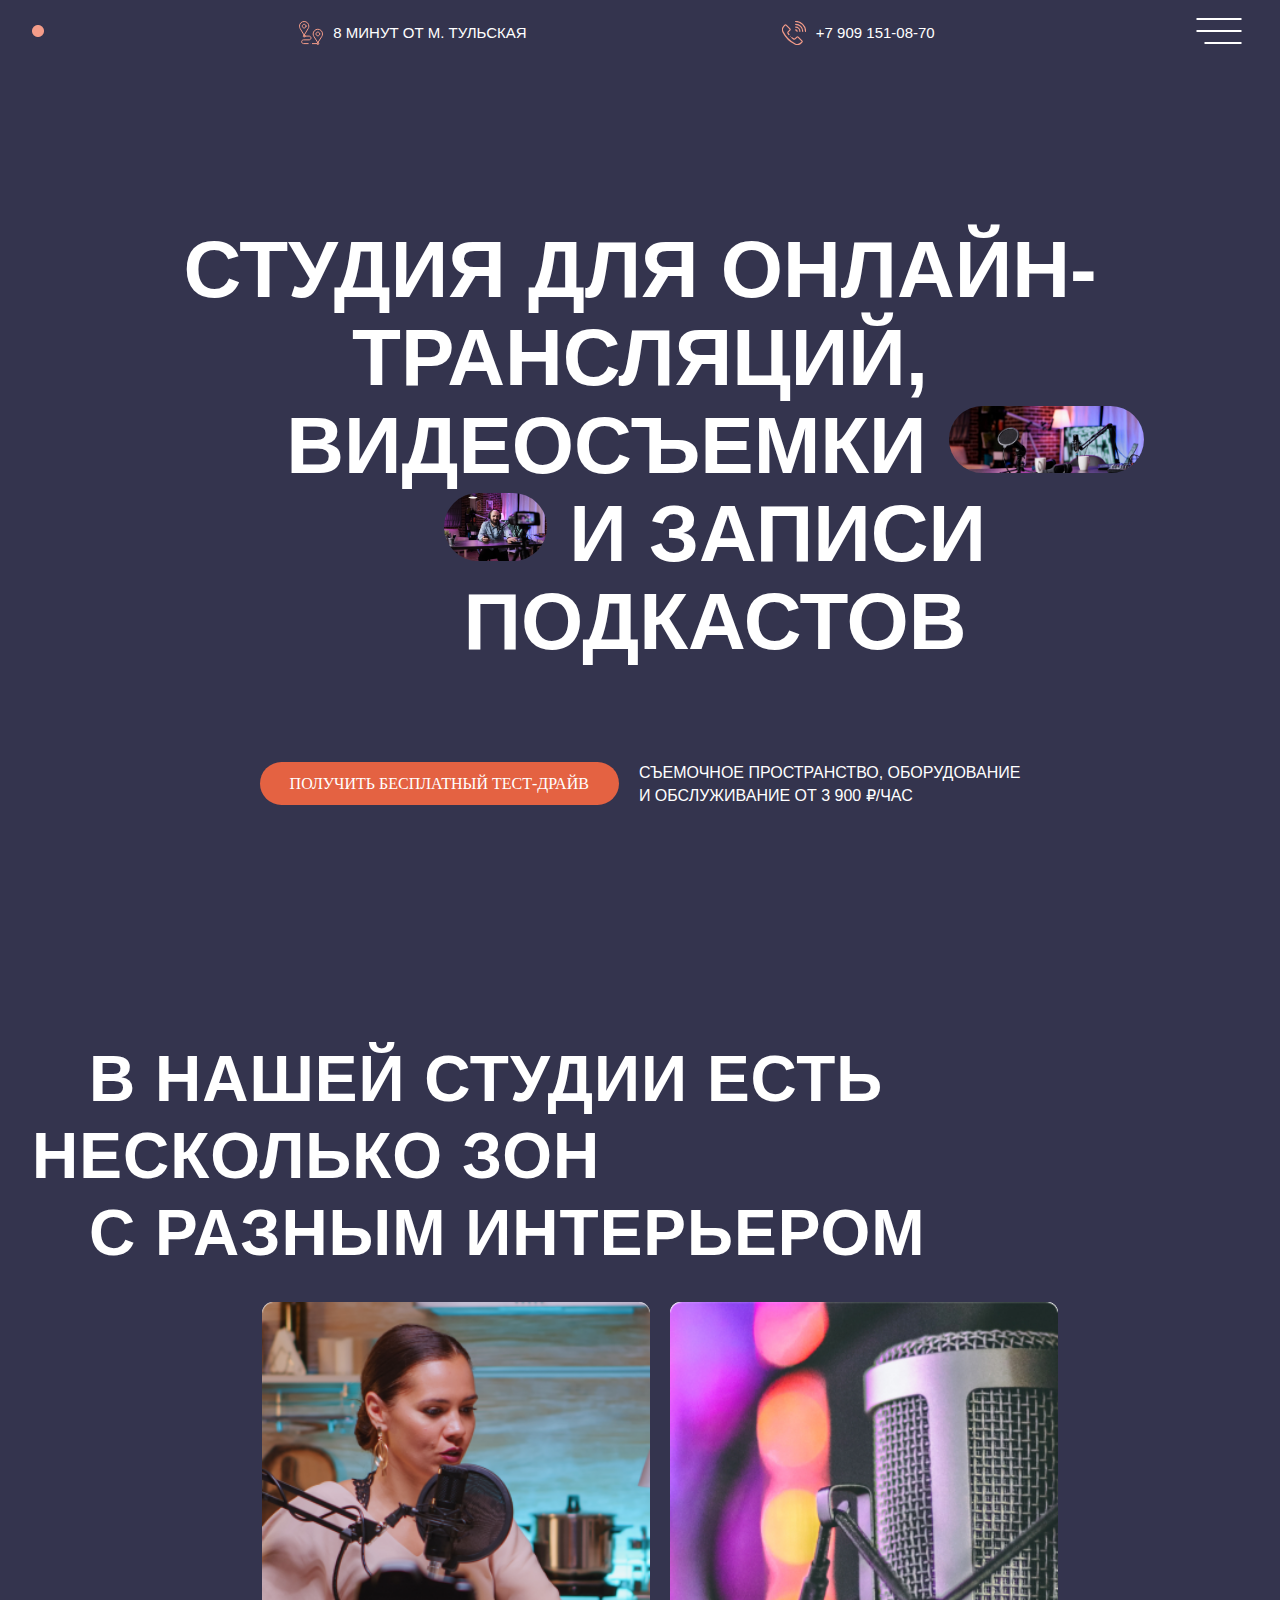
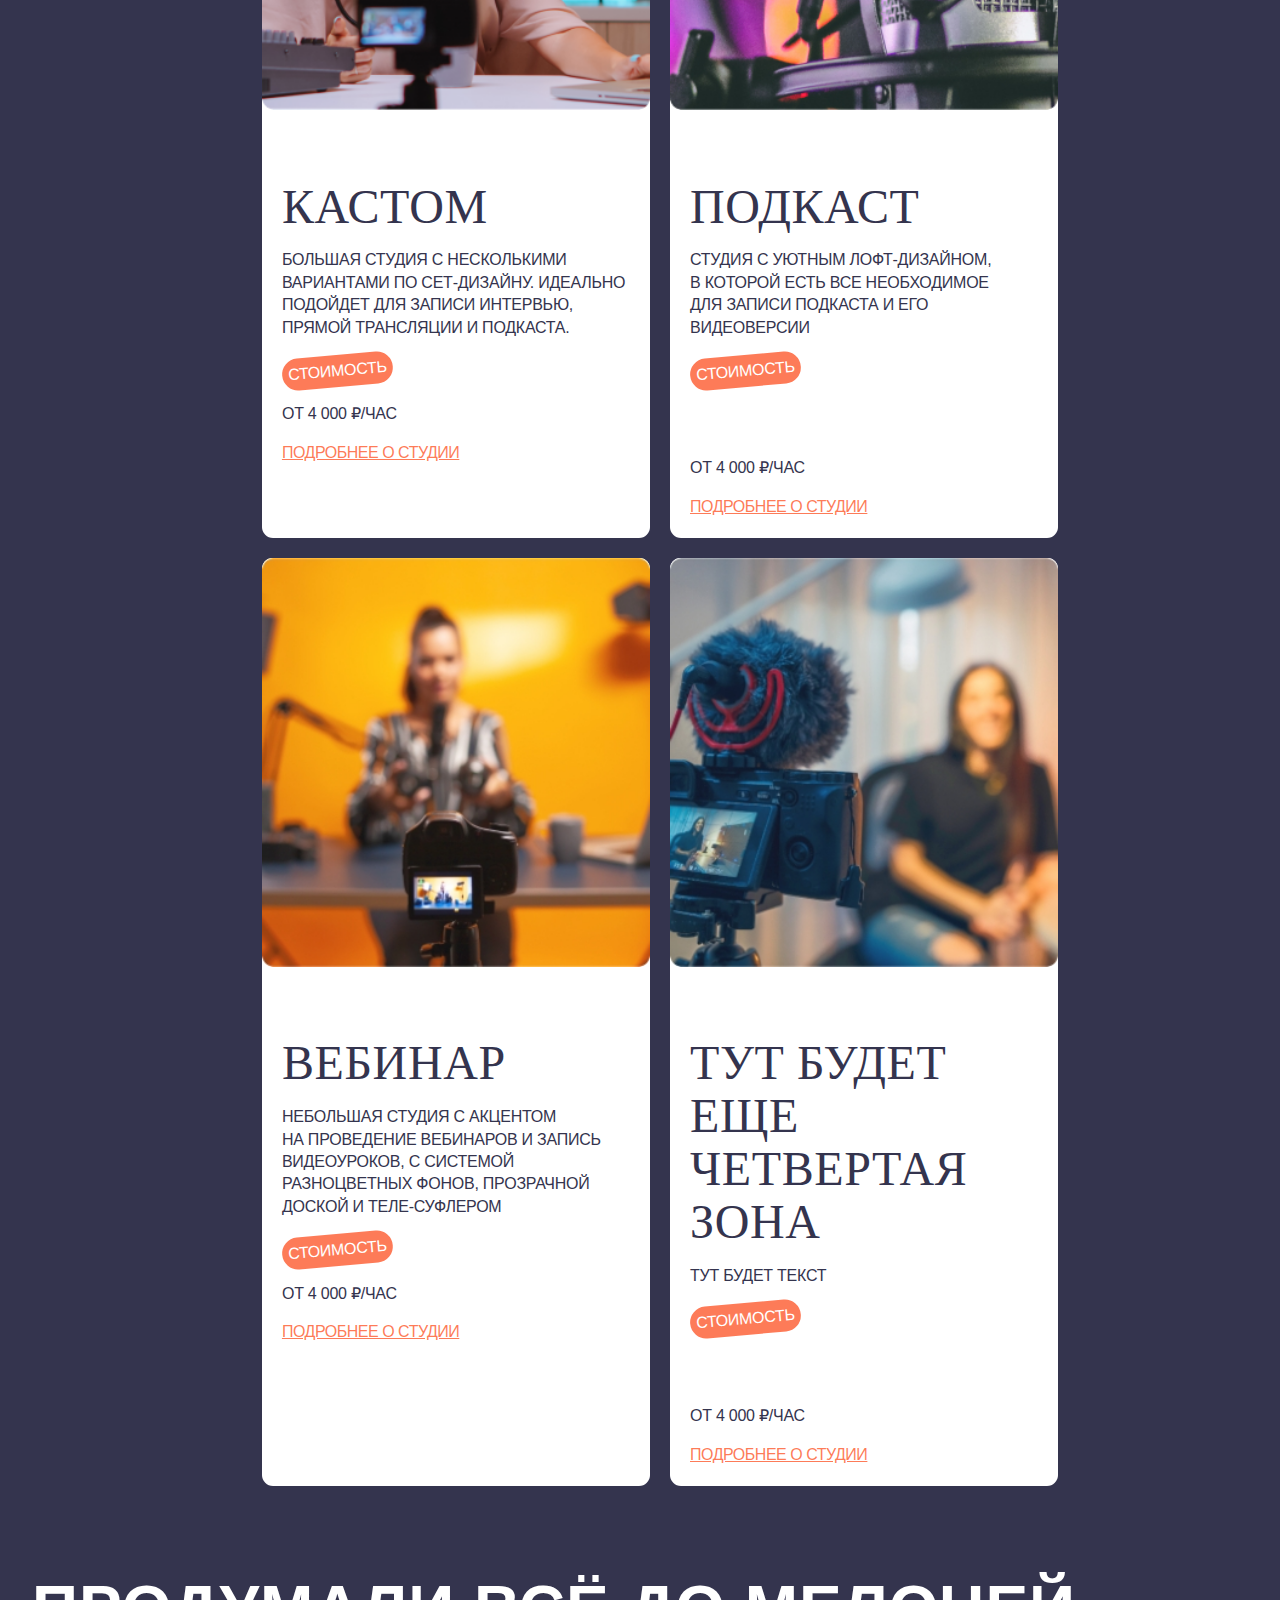
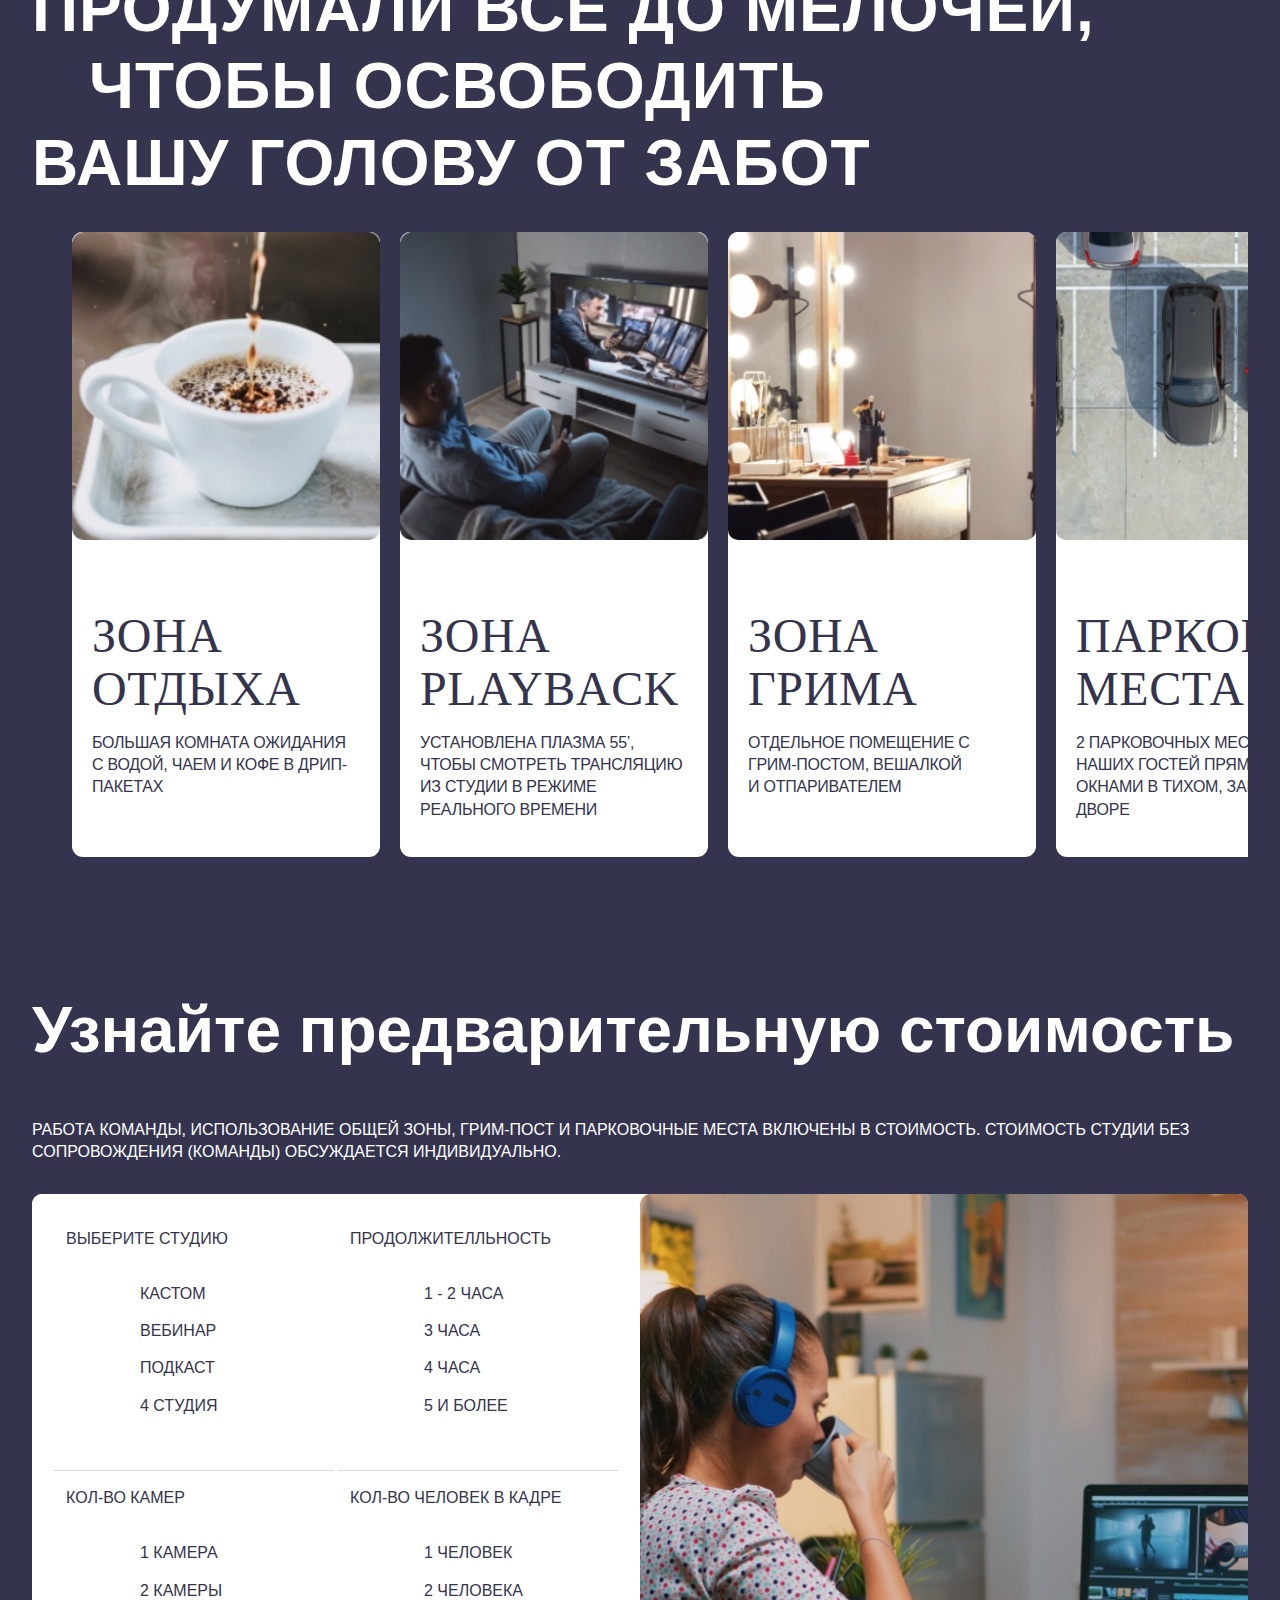
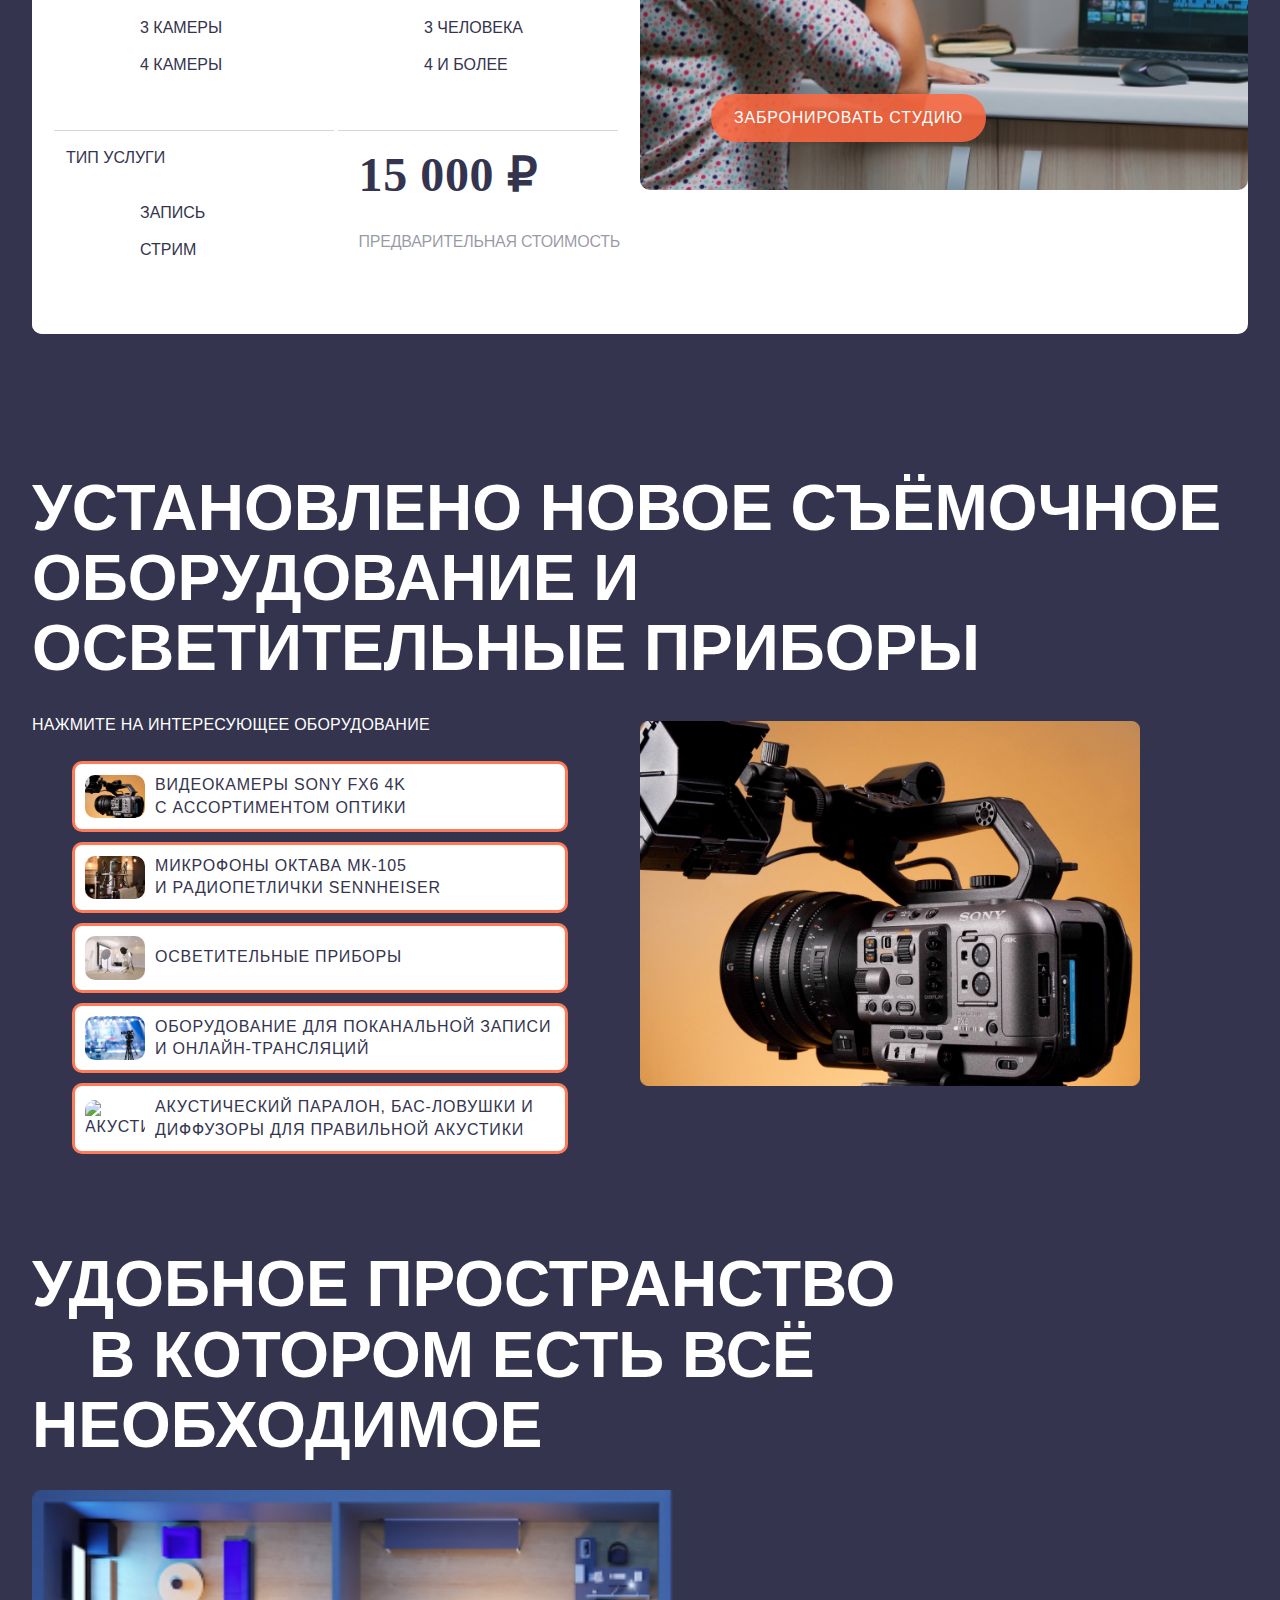
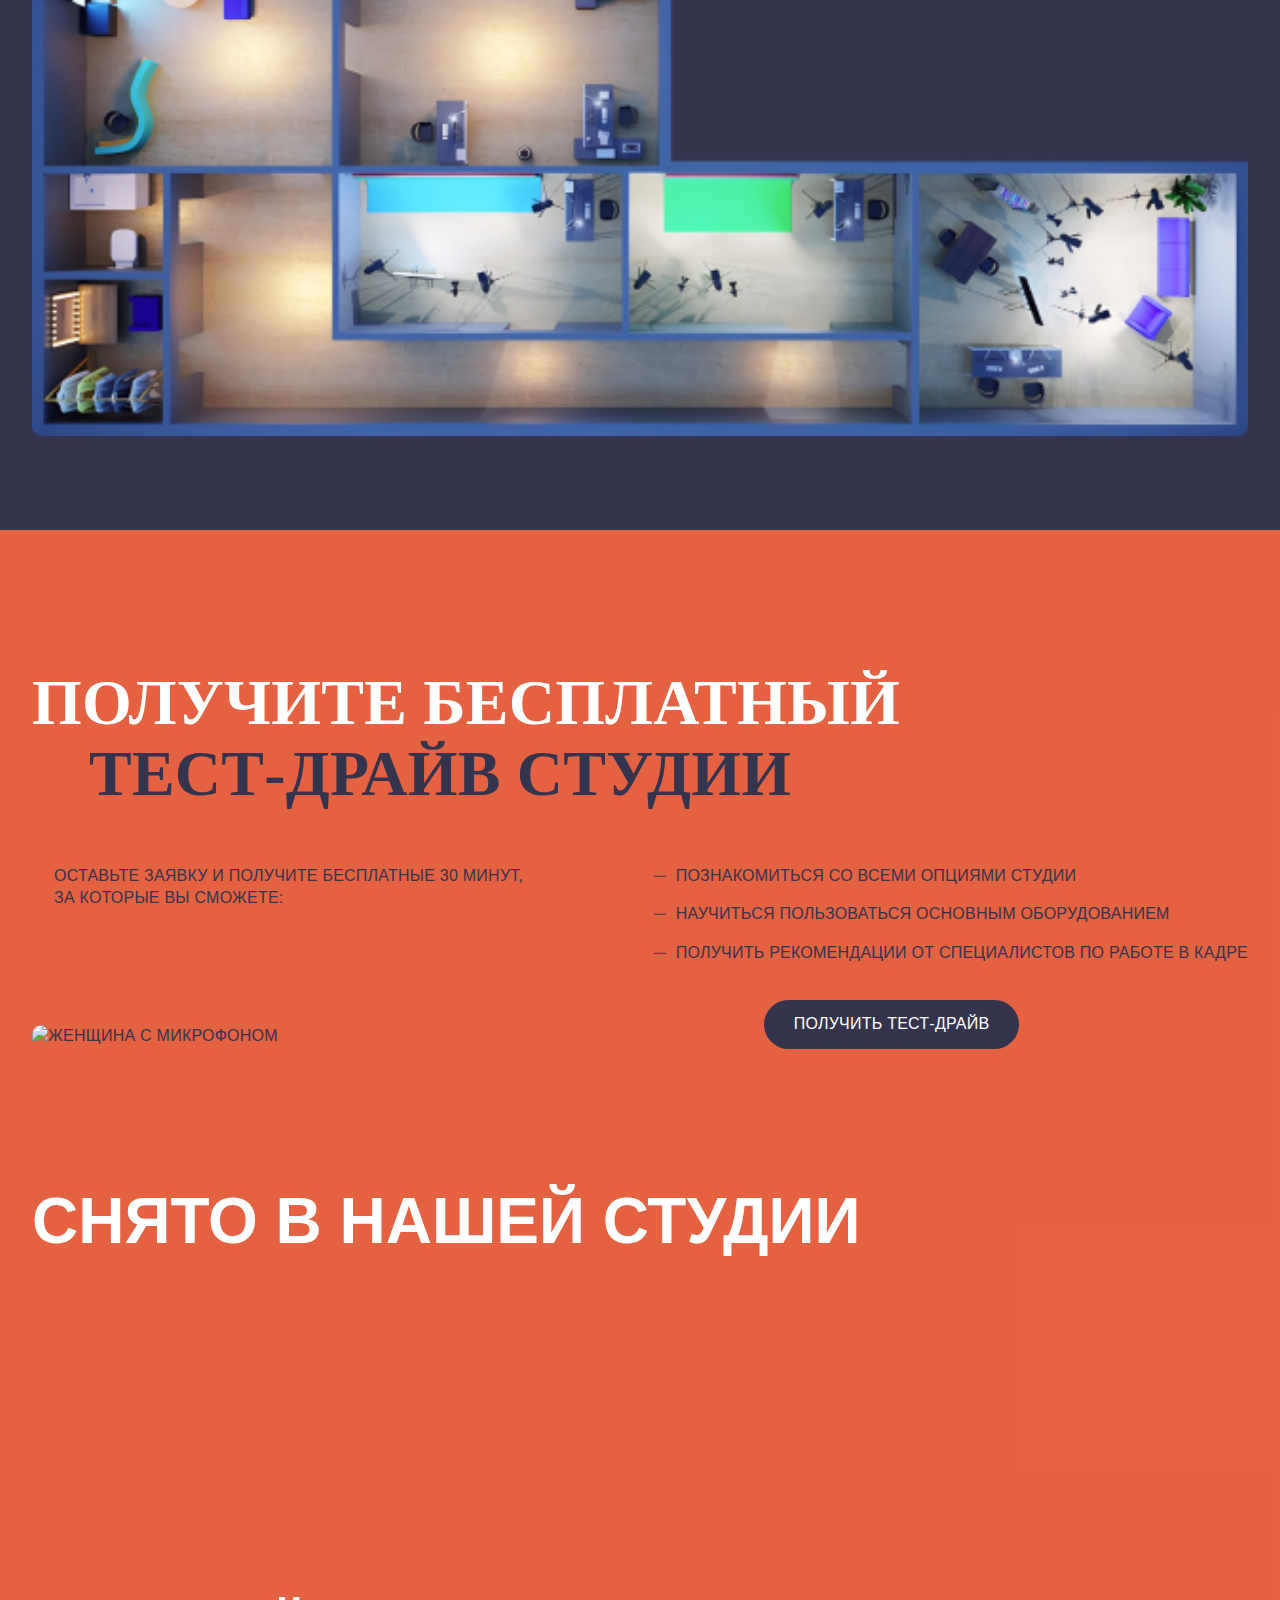
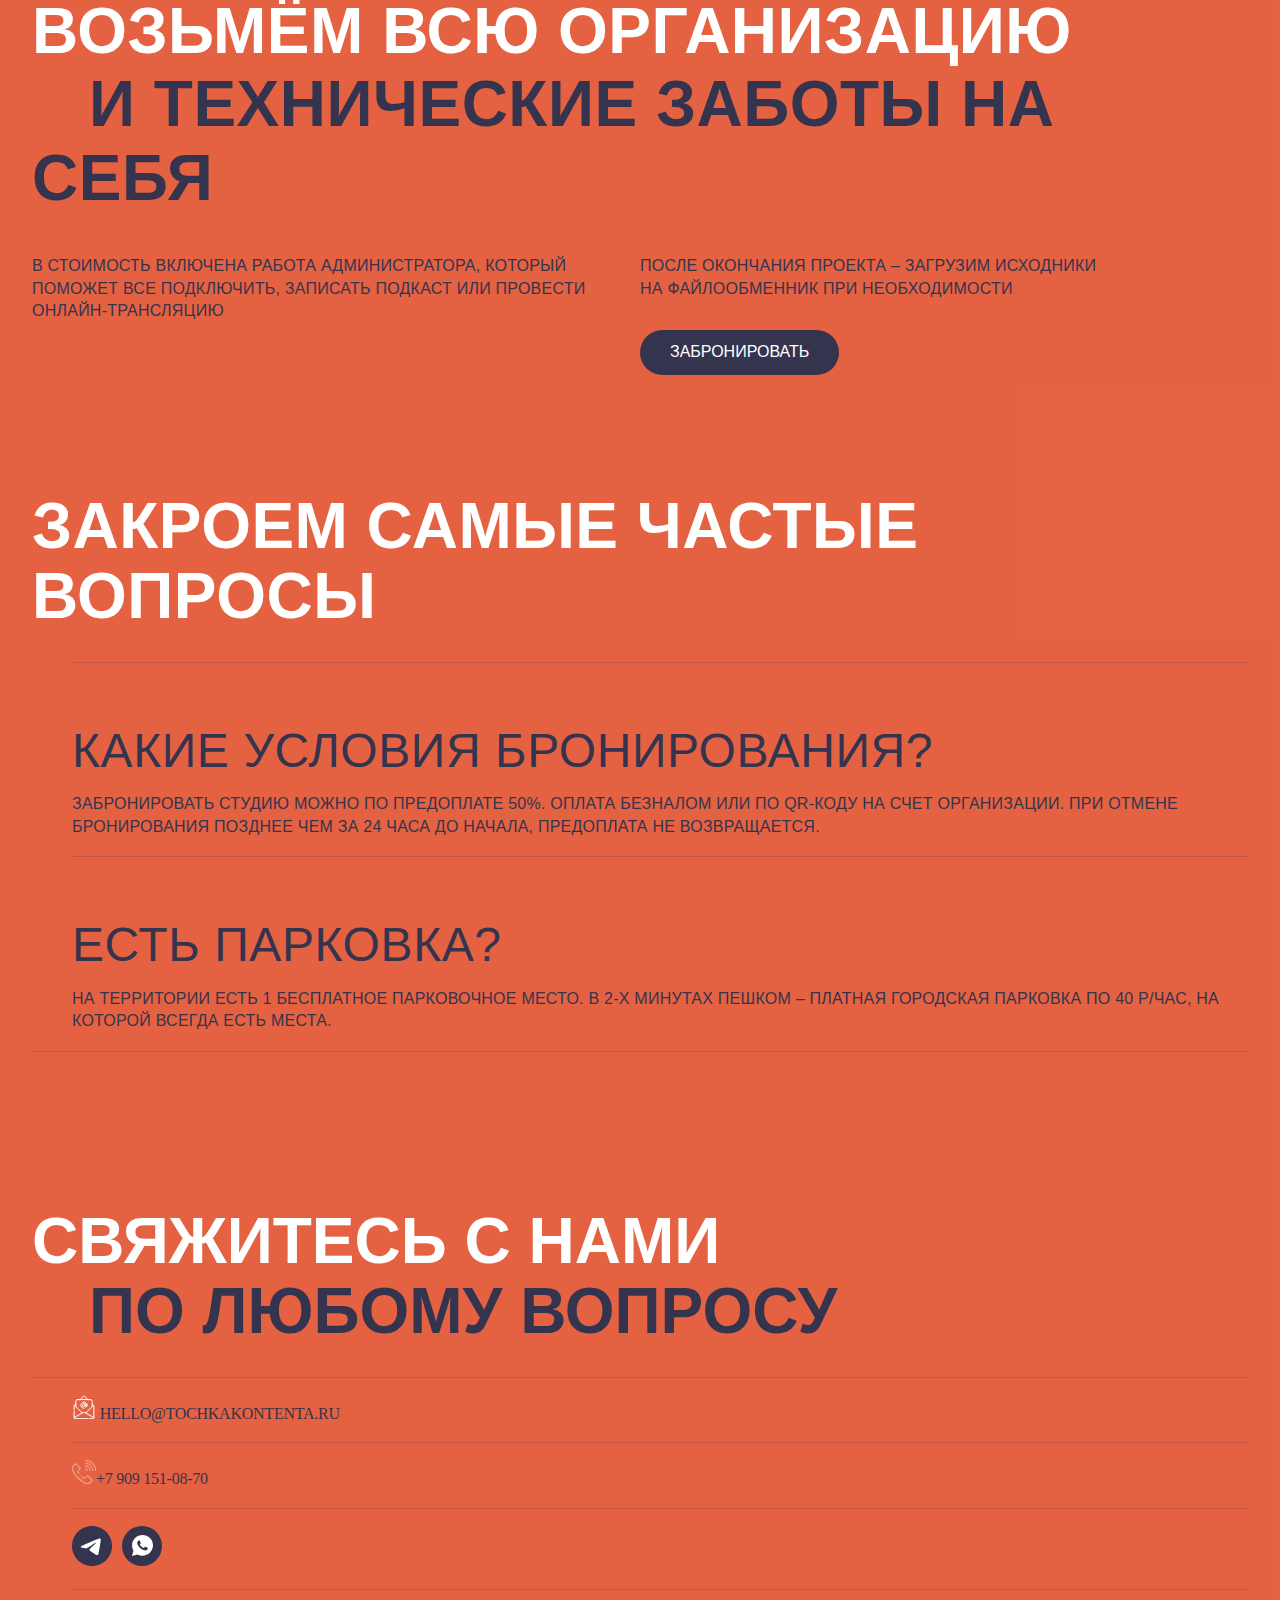
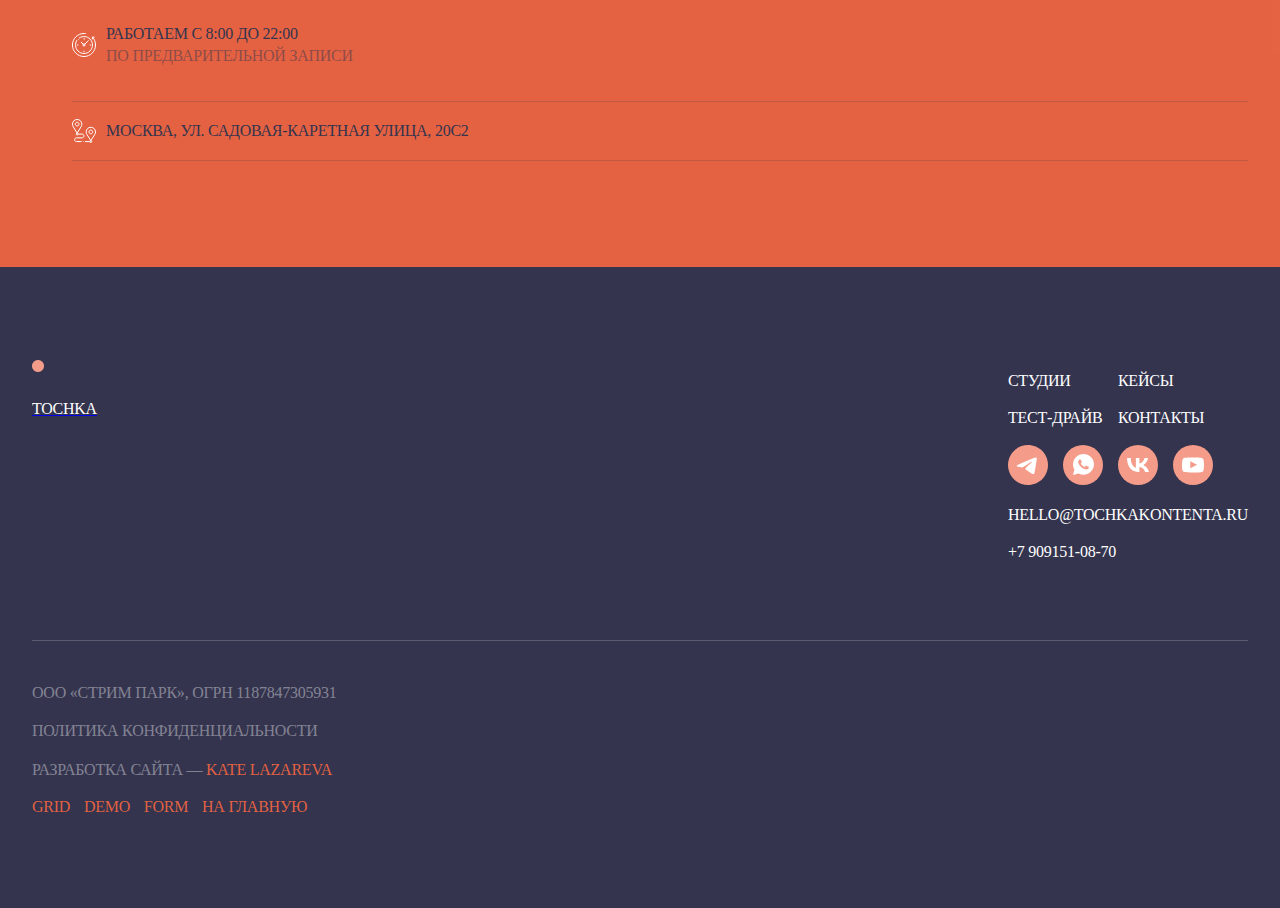
==== commit 67ca797f: "редакт 3 (17.04.2024)" ====
--- a/index.html
+++ b/index.html
@@ -1,588 +1,525 @@
 <!DOCTYPE html>
-<html lang="ru">
+<html lang="en">
 
 <head>
     <meta charset="UTF-8">
     <meta name="viewport" content="width=device-width, initial-scale=1.0">
-    <link rel="stylesheet" href="asset/CSS/normalize.css">
+    <link rel="stylesheet" href="/asset/CSS/normalize.css">
     <link rel="stylesheet" href="/asset/CSS/style.css">
-    <title>Tochka</title>
+    <title>TOCHKA</title>
 </head>
 
 <body>
-
-    <header>
-        <div class="head_main">
-            <a href=""><img src="/asset/image/point.png" alt="logo"></a>
-            <a class="head_text" href="@">Tochka</a>
-            <a href="@"><img src="/asset/image/icon 01.svg" alt=""></a>
-            <a class="head_tel" href="tel:+79091510870">+7 909 151-08-70</a>
-            <div id="menu">
-                <button class="but__header">
-                    <img src="/asset/image/burger.png" alt="">
+    <header class="header">
+        <div class="wrapper">
+            <a href="#main" class="skip-link">Перейти к контенту</a>
+            <a href="#">
+                <img src="/asset/image/point.png" alt="#">
+            </a>
+            <a href="#" class="header__link link__adr">
+                <img src="/asset/image/location.svg" alt="adress_icon">
+                <span class="header__link_span">8 минут от м. Тульская</span>
+                </a>
+            <a href="tel:+79091510870" class="header__link"> 
+                <img src="/asset/image/icon 01.svg" alt="logo__phone"> 
+                <span class="header__link_span">+7 909 151-08-70</span>
+            </a>
+            <nav>
+                <button class="header__burger">
+                    <img src="/asset/image/burger.png" alt="меню">
                 </button>
+                <nav>
+                    <ul class="header__list">
+                        <li>
+                            <a href="#" class="header__link">студии</a>
+                        </li>
+                        <li>
+                            <a href="#" class="header__link">тест-драйв</a>
+                        </li>
+                        <li>
+                            <a href="#" class="header__link">кейсы</a>
+                        </li>
+                        <li>
+                            <a href="#" class="header__link">контакты</a>
+                        </li>
+                    </ul>
+                </nav>
+            </nav>
         </div>
     </header>
-
-    <main>
-        <section class="section_1">
+    <main id="main">
+        <h1 class="hidden_h1">
+            Главная страница компании TOCHKA
+        </h1>
+        <section class="hero">
             <div class="wrapper">
                 <div class="mobile_variant">
-                    <h1 class="section_1__main-p">
-                        студия для онлайн-трансляций,
-                        <img class="sect_1-img_1" src="/asset/image/Se1_img1.png" alt="студия звукозаписи">
-                        <span class="main-header__image-span">
-                            <img class="sect_1-img_2" src="/asset/image/Sec1_img2.jpg" alt="">
-                            видеосъёмки
+                    <p class="hero__main-p">студия для онлайн-трансляций, <img class="sect_1-img_1"
+                            src="/asset/image/Se1_img1.png" alt="студия звукозаписи">
+                        <span class="header__image-span">
+                            <img class="sect_1-img_2" src="/asset/image/Sec1_img2.jpg" alt="#">
+                            видеосъемки
                         </span>
                         <span> и записи подкастов</span>
-                    </h1>
+                    </p>
                     <div class="section__bottom">
-                        <div class="section_1__block">
-                            <p class="section_1__sub-p">Съемочное пространство, оборудование
-                                и обслуживание от 3 900 ₽/час</p>
-                            <a href="#" class="section_1__button">Получить бесплатный тест-драйв</a>
-                        </div>
-                    </div>
+                        <div class="hero__block">
+                            <a href="#" class="hero__button">Получить бесплатный тест-драйв</a>
+                        </div>
+                        <p class="hero__sub-p">Съемочное пространство, оборудование <br> и обслуживание от 3 900 ₽/час
+                        </p>
+                    </div>
+                </div>
+                <div class="desctop_variant">
+                    <p class="hero__main-p">студия для онлайн-трансляций,
+                        <span class="header__image-span">видеосъемки <img class="sect_1-img_1" src="/asset/image/Se1_img1.png"
+                                alt="#"> <br>
+                            <img class="sect_1-img_2" src="/asset/image/Sec1_img2.jpg" alt="#">
+                            и записи подкастов</span>
+                    </p>
+                    <div class="section__bottom">
+                        <div class="hero__block">
+                            <a href="#" class="hero__button">Получить бесплатный тест-драйв</a>
+                        </div>
+                        <p class="hero__sub-p">Съемочное пространство, оборудование <br> и обслуживание от 3 900 ₽/час
+                        </p>
+                    </div>
+                </div>
+            </div>
         </section>
-        <section class="about-studio">
-            <div class="about-studio__wrapper">
-                <h2 class="about-studio__title">
-                    <span class="about-studio__title--left">в нашей студии есть</span>
-                    <span class="about-studio__title--center">несколько зон </span>
-                    <span class="about-studio__title--right">с разным интерьером</span>
-                </h2>
-                <ul class="about-studio__list">
-                    <li class="about-studio__studio-card studio-card">
-                        <img src="/asset/image/about_studio1.jpg" alt="" class="studio-card__img">
-                        <h3 class="studio-card__title">
-                            кастом
-                        </h3>
-                        <p class="studio-card__text">
-                            Большая студия с несколькими вариантами по сет-дизайну. Идеально подойдет для записи
-                            интервью, прямой трансляции и подкаста.
-                        </p>
-                        <span class="studio-card__price">
-                            стоимость
-                        </span>
-                        <div class="studio-card__oneline">
-                            <span class='studio-card__price--money'>
-                                от 4 000 ₽/час
-                            </span>
-                            <a href="" class="studio-card__link">
-                                подробнее о студии
-                            </a>
-                        </div>
-
-                    </li>
-                    <li class="about-studio__studio-card studio-card">
-                        <img src="/asset/image/about_studio2.jpg" alt="" class="studio-card__img">
-                        <h3 class="studio-card__title">
-                            подкаст
-                        </h3>
-                        <p class="studio-card__text">
-                            студия с уютным лофт-дизайном, в которой есть все необходимое для записи подкаста и его
-                            видеоверсии
-                        </p>
-                        <span class="studio-card__price">
-                            стоимость
-                        </span>
-                        <div class="studio-card__oneline">
-                            <span class='studio-card__price--money'>
-                                от 4 000 ₽/час
-                            </span>
-                            <a href="" class="studio-card__link">
-                                подробнее о студии
-                            </a>
-                        </div>
-                    </li>
-                    <li class="about-studio__studio-card studio-card">
-                        <img src="/asset/image/about_studio3.jpg" alt="" class="studio-card__img">
-                        <h3 class="studio-card__title">
-                            вебинар
-                        </h3>
-                        <p class="studio-card__text">
-                            небольшая студия с акцентом на проведение вебинаров и запись видеоуроков, с системой
-                            разноцветных фонов, прозрачной доской и теле-суфлером
-                        </p>
-                        <span class="studio-card__price">
-                            стоимость
-                        </span>
-                        <div class="studio-card__oneline">
-                            <span class='studio-card__price--money'>
-                                от 4 000 ₽/час
-                            </span>
-                            <a href="" class="studio-card__link">
-                                подробнее о студии
-                            </a>
-                        </div>
-                    </li>
-                    <li class="about-studio__studio-card studio-card">
-                        <img src="/asset/image/about_stadio4.jpg" alt="" class="studio-card__img">
-                        <h3 class="studio-card__title">
-                            тут будет еще четвертая зона
-                        </h3>
-                        <p class="studio-card__text">
-                            тут будет текст
-                        </p>
-                        <span class="studio-card__price">
-                            стоимость
-                        </span>
-                        <div class="studio-card__oneline">
-                            <span class='studio-card__price--money'>
-                                от 4 000 ₽/час
-                            </span>
-                            <a href="" class="studio-card__link">
-                                подробнее о студии
-                            </a>
+        <section class="studio-zones">
+            <div class="wrapper">
+                <h2><span class="studio-zones__span-1">в нашей студии есть</span> <span class="studio-zones__span-2">
+                        несколько зон</span> <br> <span class="studio-zones__span-3">с разным интерьером</span></h2>
+                <ul class="studio-zones__list">
+                    <li class="list__card">
+                        <img src="/asset/image/kastom.png" alt="кастомная студия">
+                        <div class="card__main">
+                            <h3>кастом</h3>
+                            <p>Большая студия с несколькими вариантами по сет-дизайну.
+                                Идеально подойдет для записи интервью, прямой трансляции и подкаста.</p>
+                            <p class="card__cost">стоимость</p>
+                            <div class="card__bottom">
+                                <p>От 4 000 ₽/час</p>
+                                <a href="#">Подробнее о студии</a>
+                            </div>
+                        </div>
+                    </li>
+                    <li class="list__card">
+                        <img src="/asset/image/about_studio2.jpg" alt="студия для подкастов">
+                        <div class="card__main">
+                            <h3>подкаст</h3>
+                            <p>Студия с уютным лофт-дизайном, в которой есть все необходимое для записи
+                                подкаста и его видеоверсии</p>
+                            <p class="card__cost">стоимость</p>
+                            <div class="card__bottom">
+                                <p>От 4 000 ₽/час</p>
+                                <a href="#">Подробнее о студии</a>
+                            </div>
+                        </div>
+                    </li>
+                    <li class="list__card">
+                        <img src="/asset/image/img_zone 01.jpeg" alt="студия вебинаров">
+                        <div class="card__main">
+                            <h3>вебинар</h3>
+                            <p>Небольшая студия с акцентом на проведение вебинаров и запись видеоуроков,
+                                с системой разноцветных фонов, прозрачной доской и теле-суфлером</p>
+                            <p class="card__cost">стоимость</p>
+                            <div class="card__bottom">
+                                <p>От 4 000 ₽/час</p>
+                                <a href="#">Подробнее о студии</a>
+                            </div>
+                        </div>
+                    </li>
+                    <li class="list__card">
+                        <img src="/asset/image/img_zone 01 (1).jpeg" alt="девушка в студии звукозаписи">
+                        <div class="card__main">
+                            <h3>Тут будет еще четвертая зона</h3>
+                            <p>тут будет текст</p>
+                            <p class="card__cost">стоимость</p>
+                            <div class="card__bottom">
+                                <p>От 4 000 ₽/час</p>
+                                <a href="#">Подробнее о студии</a>
+                            </div>
                         </div>
                     </li>
                 </ul>
             </div>
         </section>
-        <section class="studio-composition">
-            <div class="studio-composition__wrapper">
-                <h2 class="studio-composition__title">
-                    <span class="studio-composition__title--center">
-                        продумали все до мелочей,
-                    </span>
-                    <span class="studio-composition__title--right">
-                        чтобы овободить
-                    </span>
-                    <span class="studio-composition__title--doubright">
-                        вашу голову от забот
-                    </span>
-                </h2>
-                <ul class="studio-composition__list">
-                    <li class="studio-composition__studio-zone studio-zone">
-                        <img src="/asset/image/coffe.jpg" alt="" class="studio-zone__img">
-                        <h3 class="studio-zone__title">
-                            зона отдыха
-                        </h3>
-                        <p class="studio-zone__text">
-                            Большая комната ожидания с водой, чаем и кофе в дрип-пакетах
-                        </p>
-                    </li>
-                    <li class="studio-composition__studio-zone studio-zone">
-                        <img src="/asset/image/cheltelek.jpg" alt="" class="studio-zone__img">
-                        <h3 class="studio-zone__title">
-                            зона playback
-                        </h3>
-                        <p class="studio-zone__text">
-                            Установлена плазма 55’, чтобы смотреть трансляцию из студии в режиме реального времени
-                        </p>
-                    </li>
-                    <li class="studio-composition__studio-zone studio-zone">
-                        <img src="/asset/image/abcb6fb22b54f9008ce6576cc5a8bce4.jpg" alt="" class="studio-zone__img">
-                        <h3 class="studio-zone__title">
-                            зона грима
-                        </h3>
-                        <p class="studio-zone__text">
-                            Отдельное помещение с грим-постом, вешалкой и отпаривателем
-                        </p>
-                    </li>
-                    <li class="studio-composition__studio-zone studio-zone">
-                        <img src="/asset/image/park.jpg" alt="" class="studio-zone__img">
-                        <h3 class="studio-zone__title">
-                            парковочные места
-                        </h3>
-                        <p class="studio-zone__text">
-                            2 парковочных места для наших гостей прямо под окнами в тихом, закрытом дворе
-                        </p>
-                    </li>
-                    <li class="studio-composition__studio-zone studio-zone--addition">
-                        <h3 class="studio-zone__title--addition">
-                            дополнительные услуги
-                        </h3>
-                        <ul class="studio-zone__list--addition">
-                            <li class="studio-zone__description description">
-                                <p class="description__text">
-                                    Видеомонтаж и пост-продакшн
-                                </p>
-                            </li>
-                            <li class="studio-zone__description description">
-                                <p class="description__text">
-                                    создание подкастов
-                                </p>
-                            </li>
-                            <li class="studio-zone__description description">
-                                <p class="description__text">
-                                    создание эфирной графики
-                                </p>
-                            </li>
-                            <li class="studio-zone__description description">
-                                <p class="description__text">
-                                    продюссирование стримов
-                                </p>
+        <section class="facilities">
+            <div class="wrapper">
+                <h2> <span class="facilities__span-1"> Продумали всё до мелочей, </span><br> <span
+                        class="facilities__span-2">чтобы освободить</span> <br> <span class="facilities__span-3">вашу
+                        голову от забот</span></h2>
+                <ul class="facilities__list">
+                    <li class="list__card">
+                        <img src="/asset/image/img_coffee.jpeg" alt="Чашка кофе">
+                        <div class="card__main">
+                            <h3>Зона отдыха</h3>
+                            <p>Большая комната ожидания с водой, чаем и кофе в дрип-пакетах</p>
+                        </div>
+                    </li>
+                    <li class="list__card">
+                        <img src="/asset/image/img_playbzck.jpeg" alt="Телевизор">
+                        <div class="card__main">
+                            <h3>Зона playback</h3>
+                            <p>Установлена плазма 55’, чтобы смотреть трансляцию из студии в режиме реального времени
+                            </p>
+                        </div>
+                    </li>
+                    <li class="list__card">
+                        <img src="/asset/image/img_makeup.jpeg" alt="Гримерка">
+                        <div class="card__main">
+                            <h3>Зона грима</h3>
+                            <p>Отдельное помещение с грим-постом, вешалкой и отпаривателем</p>
+                        </div>
+                    </li>
+                    <li class="list__card">
+                        <img src="/asset/image/img_cars.jpeg" alt="Парковка">
+                        <div class="card__main">
+                            <h3>Парковочные места</h3>
+                            <p>2 парковочных места для наших гостей прямо под окнами в тихом, закрытом дворе</p>
+                        </div>
+                    </li>
+                </ul>
+            </div>
+        </section>
+        <section class="services-form">
+            <div class="wrapper">
+                <h2>Узнайте предварительную стоимость</h2>
+                <p class="services-form__main-p">Работа команды, использование общей зоны, грим-пост и парковочные места
+                    включены в стоимость.
+                    Стоимость студии без сопровождения (команды) обсуждается индивидуально.</p>
+                <div class="form">
+                    <div class="form__image">
+                        <img src="/asset/image/img_price.jpeg" alt="Девушка пьёт из кружки за компьютером"
+                            class="form__main-image">
+                    </div>
+                    <form method="post" class="main-form">
+                        <fieldset class="main-form__fieldset">
+                            <legend>
+                                Выберите студию
+                            </legend>
+                            <ul class="form__list">
+                                <li>
+                                    <input type="radio" name="servise" id="radio-1">
+                                    <label for="radio-1">кастом</label>
+                                </li>
+                                <li>
+                                    <input type="radio" name="servise" id="radio-2">
+                                    <label for="radio-2">Вебинар</label>
+                                </li>
+                                <li>
+                                    <input type="radio" name="servise" id="radio-3">
+                                    <label for="radio-3">Подкаст</label>
+                                </li>
+                                <li>
+                                    <input type="radio" name="servise" id="radio-4">
+                                    <label for="radio-4">4 студия</label>
+                                </li>
+                            </ul>
+                        </fieldset>
+                        <fieldset class="main-form__fieldset">
+                            <legend>
+                                Продолжителльность
+                            </legend>
+                            <ul class="form__list">
+                                <li>
+                                    <input type="radio" name="time" id="radio-5">
+                                    <label for="radio-5">1 - 2 часа</label>
+                                </li>
+                                <li>
+                                    <input type="radio" name="time" id="radio-6">
+                                    <label for="radio-6">3 часа</label>
+                                </li>
+                                <li>
+                                    <input type="radio" name="time" id="radio-7">
+                                    <label for="radio-7">4 часа</label>
+                                </li>
+                                <li>
+                                    <input type="radio" name="time" id="radio-8">
+                                    <label for="radio-8">5 и более</label>
+                                </li>
+                            </ul>
+                        </fieldset>
+                        <fieldset class="main-form__fieldset">
+                            <legend>
+                                кол-во камер
+                            </legend>
+                            <ul class="form__list">
+                                <li>
+                                    <input type="radio" name="cam" id="radio-9">
+                                    <label for="radio-9">1 камера</label>
+                                </li>
+                                <li>
+                                    <input type="radio" name="cam" id="radio-10">
+                                    <label for="radio-10">2 камеры</label>
+                                </li>
+                                <li>
+                                    <input type="radio" name="cam" id="radio-11">
+                                    <label for="radio-11">3 камеры</label>
+                                </li>
+                                <li>
+                                    <input type="radio" name="cam" id="radio-12">
+                                    <label for="radio-12">4 камеры</label>
+                                </li>
+                            </ul>
+                        </fieldset>
+                        <fieldset class="main-form__fieldset">
+                            <legend>
+                                кол-во человек в кадре
+                            </legend>
+                            <ul class="form__list">
+                                <li>
+                                    <input type="radio" name="heroes" id="radio-13">
+                                    <label for="radio-13">1 человек</label>
+                                </li>
+                                <li>
+                                    <input type="radio" name="heroes" id="radio-14">
+                                    <label for="radio-14">2 человека</label>
+                                </li>
+                                <li>
+                                    <input type="radio" name="heroes" id="radio-15">
+                                    <label for="radio-15">3 человека</label>
+                                </li>
+                                <li>
+                                    <input type="radio" name="heroes" id="radio-16">
+                                    <label for="radio-16">4 и более</label>
+                                </li>
+                            </ul>
+                        </fieldset>
+                        <div class="last-list">
+                            <fieldset class="services-form__form__last-list main-form__fieldset form__list">
+                                <legend>Тип услуги</legend>
+                                <ul>
+                                    <li>
+                                        <input type="radio" name="type" id="radio-17">
+                                        <label for="radio-17">Запись</label>
+                                    </li>
+                                    <li>
+                                        <input type="radio" name="type" id="radio-18">
+                                        <label for="radio-18">Стрим</label>
+                                    </li>
+                                </ul>
+                            </fieldset>
+                            <div class="last-list-cost">
+                                <span>15 000 ₽</span>
+                                <p>Предварительная стоимость</p>
+                            </div>
+                        </div>
+                        <a class="main-form__link--btn" href="#">Забронировать студию</a>
+                    </form>
+                </div>
+            </div>
+        </section>
+        <section class="equipment">
+            <div class="wrapper">
+                <h2>Установлено новое съёмочное оборудование и осветительные приборы</h2>
+                <p class="equipment-p-start">Нажмите на интересующее оборудование</p>
+                <ul>
+                    <li>
+                        <details open>
+                            <summary><img src="/asset/image/bigkam.png" alt="камера" width="60px">Видеокамеры Sony FX6 4K
+                                с ассортиментом оптики</summary>
+                            <img src="/asset/image/bigkam.png" alt="видеокамера" class="details_active details_active-1">
+                        </details>
+                    </li>
+                    <li>
+                        <details>
+                            <summary><img src="/asset/image/bigmikro.png" alt="микро" width="60px">Микрофоны Октава МК-105 и радиопетлички
+                                Sennheiser</summary>
+                            <img src="/asset/image/bigmikro.png" alt="микрофон" class="details_active details_active-2">
+                        </details>
+                    </li>
+                    <li>
+                        <details>
+                            <summary><img src="/asset/image/biglamp.png" alt="свет" width="60px">Осветительные приборы</summary>
+                            <img src="/asset/image/biglamp.png" alt="осветительные приборы" class="details_active details_active-3">
+                        </details>
+                    </li>
+                    <li>
+                        <details>
+                            <summary><img src="/asset/image/yarkobig.png" alt="трансляция" width="60px">Оборудование для поканальной записи
+                                и онлайн-трансляций</summary>
+                            <img src="/asset/image/yarkobig.png" alt="видеокамера на студии" class="details_active details_active-4">
+                        </details>
+                    </li>
+                    <li>
+                        <details>
+                            <summary><img src="/asset/image/para.jpg" alt="Акустик" width="60px">Акустический паралон,
+                                бас-ловушки и
+                                диффузоры для правильной акустики</summary>
+                            <img src="/asset/image/para.jpg" alt="акустический паралон" class="details_active details_active-5">
+                        </details>
+                    </li>
+                </ul>
+            </div>
+        </section>
+        <section class="studio-spaсe">
+            <div class="wrapper">
+                <h2>Удобное пространство <br> <span>в котором есть всё</span> необходимое</h2>
+                <img src="/asset/image/scheme1.png" alt="схема помещения" width="100%">
+            </div>
+        </section>
+        <div class="second-main-part">
+            <section class="free_test-drive">
+                <div class="wrapper">
+                    <h2>Получите бесплатный <br> <span class="free_test-drive__h2-span">тест-драйв студии</span></h2>
+                    <div class="free_test-drive-main">
+                        <p>Оставьте заявку и получите бесплатные 30 минут, за которые вы сможете:</p>
+                        <ul>
+                            <li><img src="/asset/image/test.svg" alt="маркер">
+                                <p>Познакомиться со всеми опциями студии</p>
+                            </li>
+                            <li><img src="/asset/image/test.svg" alt="маркер">
+                                <p>Научиться пользоваться основным оборудованием</p>
+                            </li>
+                            <li><img src="/asset/image/test.svg" alt="маркер">
+                                <p>Получить рекомендации от специалистов по работе в кадре</p>
                             </li>
                         </ul>
-                        <a href="" class="studio-zone__link">
-                            забронировать студию
+                    </div>
+                    <div class="free_test-drive__link-block">
+                        <a class="part-2__link" href="#">Получить тест-драйв</a>
+                    </div>
+                    <img src="/asset/image/8e222c1dffe281474d16efb69678ded6.jpg" alt="Женщина с микрофоном" class="free_test-drive-main-image">
+                </div>
+            </section>
+            <section class="filmed-in">
+                <div class="wrapper">
+                    <h2>Снято в нашей студии</h2>
+                    <ul>
+                        <li>
+                            <iframe width="72.5%"
+                                src="https://www.youtube.com/embed/EfWmWlW2PvM"></iframe>
+                        </li>
+                        <li>
+                            <iframe width="72.5%"
+                                src="https://www.youtube.com/embed/EfWmWlW2PvM"></iframe>
+                        </li>
+                        <li>
+                            <iframe width="72.5%"
+                                src="https://www.youtube.com/embed/EfWmWlW2PvM"></iframe>
+                        </li>
+                    </ul>
+                </div>
+            </section>
+            <section class="our-responsibility">
+                <div class="wrapper">
+                    <div class="our-responsibility-top">
+                        <h2>Возьмём всю организацию <br> <span>и технические заботы на себя</span></h2>
+                        <div class="section-9-top__main">
+                            <div>
+                                <p>В стоимость включена работа администратора, который поможет все подключить,
+                                    записать подкаст или провести онлайн-трансляцию</p>
+                            </div>
+                            <div>
+                                <p>после окончания проекта – загрузим исходники на файлообменник при необходимости</p>
+                                <a href="#" class="part-2__link">Забронировать</a>
+                            </div>
+                        </div>
+                    </div>
+                    <div class="our-responsibility-main">
+                        <h2>Закроем самые частые вопросы</h2>
+                        <ul>
+                            <li>
+                                <h3>Какие Условия бронирования?</h3>
+                                <p>Забронировать студию можно по предоплате 50%.
+                                    Оплата безналом или по QR-коду на счет организации.
+                                    При отмене бронирования позднее чем за 24 часа до начала,
+                                    предоплата не возвращается.</p>
+                            </li>
+                            <li>
+                                <h3>Есть Парковка?</h3>
+                                <p>На территории есть 1 бесплатное парковочное место.
+                                    В 2-х минутах пешком – платная городская парковка по 40 р/час,
+                                    на которой всегда есть места.</p>
+                            </li>
+                        </ul>
+                    </div>
+                </div>
+            </section>
+            <section class="contact-us">
+                <div class="wrapper">
+                    <h2>Свяжитесь с нами <br> <span>по любому вопросу</span></h2>
+                    <script type="text/javascript" charset="utf-8" async
+src="https://api-maps.yandex.ru/services/constructor/1.0/js/?um=constructor%3Ab79f827c07b2c673a6399074b131b90aaf0cc9843f35012f62547015fdefe2f6&amp;width=100%&amp;height=354&amp;lang=ru_RU&amp;scroll=true"></script>
+                    <ul class="contact-list">
+                        <li class="contact-list__item">
+                            <a href="mailto:HELLO@TOCHKAKONTENTA.RU">
+                            <img src="/asset/image/icon 02.svg" alt="почта">
+                                hello@tochkakontenta.ru</a>
+                            </li>
+                        <li class="contact-list__item">
+                            <a href="tel:+79091510870">
+                                <img src="/asset/image/icon 01.svg" alt="телефон">+7 909 151-08-70</a>
+                            </li>
+                        <li class="contact-list__item">
+                            <a href="#">
+                            <img src="/asset/image/socials_atoms_icons_colored_rounded_telegram.svg" alt="иконка telegram">
+                        </a> <a href="#">
+                            <img src="/asset/image/socials.svg" alt="иконка  whatsapp">
                         </a>
                     </li>
+                        <li class="contact-list__item">
+                            <img src="/asset/image/icon 03.svg" alt="часы">
+                            <p>Работаем с 8:00 до 22:00 <br> <span>по предварительной записи</span></p>
+                        </li>
+                        <li class="contact-list__item"><img src="/asset/image/icon 04.svg" alt="адресс"> <a
+                                href="https://yandex.ru/maps/213/moscow/house/sadovaya_karetnaya_ulitsa_20s2/Z04YcAZgQUIGQFtvfXt2c3hkZg==/?ll=37.611814%2C55.772374&z=17.91">
+                                Москва, ул. Садовая-Каретная улица, 20с2</a></li>
+                    </ul>
+                </div>
+            </section>
+        </div>
+    </main>
+    <footer>
+        <div class="wrapper">
+            <div class="footer-links">
+                <div class="footer_link_tochka">
+                <a href="#" class="foot_img"><img src="/asset/image/point.png" alt="логотип" class="logo">
+                    <p class="footer_text">TOCHKA</p>
+                </a>
+            </div>
+                <ul class="links">
+                    <li class="footer-links__item">
+                        <a href="#" class="footer-links__link">студии</a> 
+                        <a href="#" class="footer-links__link">кейсы</a>
+                    </li>
+                    <li class="footer-links__item">
+                        <a href="#" class="footer-links__link">Тест-драйв</a>
+                        <a href="#" class="footer-links__link">Контакты</a></li>
+                    <li class="footer-links__item">
+                        <a href="#" class="">
+                            <img src="/asset/image/tgo.svg" alt="иконка telegram">
+                        </a> 
+                        <a href="#" class="">
+                            <img src="/asset/image/whappo.svg" alt="иконка whatsapp">
+                        </a>
+                        <a href="#" class="">
+                            <img src="/asset/image/vk.svg" alt="иконка vk">
+                        </a> 
+                        <a href="#" class="">
+                            <img src="/asset/image/yt.svg" alt="иконка youtube">
+                        </a>
+                    </li>
+                    <li class="footer-links__item"><a href="mailto:hello@tochkakontenta.ru"
+                            class="footer-links__link">hello@tochkakontenta.ru</a>
+                    </li>
+                    <li class="footer-links__item">
+                        <a href="tel:+79091510870" class="footer-links__link">+7 909151-08-70</a>
+                    </li>
+                    <li class="footer-links__item"></li>
                 </ul>
             </div>
-        </section>
-        <section>
-            <h2>Узнайте предварительную стоимость</h2>
-            <p>Работа команды, использование общей зоны, грим-пост и парковочные места включены в стоимость. Стоимость
-                студии без сопровождения (команды) обсуждается индивидуально.</p>
-                <form>
-                    <div class="div_form">
-                        <img src="asset/image/img_price.png" alt="арт5" class="form_img">
-                        <p class="p_div_form">Выберите студию</p>
-                        <div class="form_div1">
-                            <label class="form_label">
-                                <input type="radio" name="stud" value="1.1" class="real_radio">
-                                <span class="custom_radio"></span>
-                                Кастом
-                            </label>
-                            <label class="form_label">
-                                <input type="radio" name="stud" value="1.2" class="real_radio">
-                                <span class="custom_radio"></span>
-                                Подкаст
-                            </label>
-                            <label class="form_label">
-                                <input type="radio" name="stud" value="1.3" class="real_radio">
-                                <span class="custom_radio"></span>
-                                Вебинар
-                            </label>
-                            <label class="form_label">
-                                <input type="radio" name="stud" value="1.4" class="real_radio">
-                                <span class="custom_radio"></span>
-                                4 студия
-                            </label>
-                        </div>
-                        <p class="p_div_form">Продолжительность</p>
-                        <div class="form_div1">
-                            <label class="form_label">
-                                <input type="radio" name="stud" value="2.1" class="real_radio">
-                                <span class="custom_radio"></span>
-                                1-2 часа
-                            </label>
-                            <label class="form_label">
-                                <input type="radio" name="stud" value="2.2" class="real_radio">
-                                <span class="custom_radio"></span>
-                                3 часа
-                            </label>
-                            <label class="form_label">
-                                <input type="radio" name="stud" value="2.3" class="real_radio">
-                                <span class="custom_radio"></span>
-                                4 часа
-                            </label>
-                            <label class="form_label">
-                                <input type="radio" name="stud" value="2.4" class="real_radio">
-                                <span class="custom_radio"></span>
-                                5 и более
-                            </label>
-                        </div>
-                        <p class="p_div_form">Кол-во камер</p>
-                        <div class="form_div1">
-                            <label class="form_label">
-                                <input type="radio" name="stud" value="3.1" class="real_radio">
-                                <span class="custom_radio"></span>
-                                1 камера
-                            </label>
-                            <label class="form_label">
-                                <input type="radio" name="stud" value="3.2" class="real_radio">
-                                <span class="custom_radio"></span>
-                                2 камера
-                            </label>
-                            <label class="form_label">
-                                <input type="radio" name="stud" value="3.3" class="real_radio">
-                                <span class="custom_radio"></span>
-                                3 камера
-                            </label>
-                            <label class="form_label">
-                                <input type="radio" name="stud" value="3.4" class="real_radio">
-                                <span class="custom_radio"></span>
-                                4 камера
-                            </label>
-                        </div>
-                        <p class="p_div_form">Кол-во героев в кадре</p>
-                        <div class="form_div1">
-                            <label class="form_label">
-                                <input type="radio" name="stud" value="4.1" class="real_radio">
-                                <span class="custom_radio"></span>
-                                1 человек
-                            </label>
-                            <label class="form_label">
-                                <input type="radio" name="stud" value="4.1" class="real_radio">
-                                <span class="custom_radio"></span>
-                                2 человекa
-                            </label>
-                            <label class="form_label">
-                                <input type="radio" name="stud" value="4.2" class="real_radio">
-                                <span class="custom_radio"></span>
-                                3 человека
-                            </label>
-                            <label class="form_label">
-                                <input type="radio" name="stud" value="4.4" class="real_radio">
-                                <span class="custom_radio"></span>
-                                4 и более
-                            </label>
-                        </div>
-                        <p class="p_div_form">Тип услуги</p>
-                        <div class="form_div1">
-                            <label class="form_label">
-                                <input type="radio" name="stud" value="5.1" class="real_radio">
-                                <span class="custom_radio"></span>
-                                Запись
-                            </label>
-                            <label class="form_label">
-                                <input type="radio" name="stud" value="5.1" class="real_radio">
-                                <span class="custom_radio"></span>
-                                Стрим
-                            </label>
-                            <div class="div_form_d">
-                                <h3 class="div_form_p">15 000 ₽</h3>
-                                <p class="p_div_form2">Предварительная стоимость</p>
-                            </div>
-                        </div>
-                        <button type="submit" class="test2">Забронировать студью</button>
-                    </div>
-                </form>
-        </section>
-        <section>
-            <h2>
-                <span>Установлено новое</span>
-                <span>съемочное оборудование</span>
-                <span>и осветительные приборы</span>
-            </h2>
-            <p>Нажмите на интересующее оборудование</p>
-            <details>
-                <summary><img src="asset/image/minikam.png" alt="#">Видеокамеры Sony FX6 4K с ассортиментом оптики
-                </summary>
-                <img src="asset/image/bigkam.png" alt="#">
-            </details>
-            <details>
-                <summary><img src="asset/image/minimikro.png" alt="#">Микрофоны Октава МК-105 и радиопетлички Sennheiser
-                </summary>
-                <img src="asset/image/bigmikro.png" alt="#">
-            </details>
-            <details>
-                <summary><img src="asset/image/minilamp.png" alt="#">Осветительные приборы</summary>
-                <img src="asset/image/biglamp.png" alt="#">
-            </details>
-            <details>
-                <summary><img src="asset/image/yarkomini.png" alt="#">Оборудование для поканальной записи
-                    и онлайн-трансляций</summary>
-                <img src="asset/image/" alt="#">
-            </details>
-            <details>
-                <summary><img src="/asset/image/Rectangle 60 (2).jpeg" alt="paralon">акустический паралон, бас-ловушки и диффузоры для правильной акустики
-                </summary>
-                <img src="/asset/image/para.jpg" alt="paralon">
-            </details>
-        </section>
-        <section>
-            <h2>
-                <span>Удобное пространство,</span>
-                <span>в котором есть</span>
-                <span>все необходимое</span>
-            </h2>
-            <img src="/asset/image/8efcb259101e7e2e6f95a814357d3e09.png" alt="план здания">
-        </section>
-        <section>
-            <h2>
-                <span>Получите бесплатный</span>
-                <span>тест-драйв студии</span>
-            </h2>
-            <p>Оставьте заявку и получите бесплатные 30 минут, за которые вы сможете:</p>
-            <ul>
-                <li>Познакомиться со всеми опциями студии</li>
-                <li>Научиться пользоваться основным оборудованием</li>
-                <li>Получить рекомендации от специалистов по работе в кадре</li>
-            </ul>
-            <div>
-                <a href="#">Получить тест-драйв</a>
-                <img src="/asset/image/8e222c1dffe281474d16efb69678ded6.jpg" alt="арт6">
-            </div>
-        </section>
-        <section>
-            <ul>
-                <h2>Снято в нашей студии</h2>
-                <li><img src="/asset/image/video 1.jpeg" alt=""></li>
-                <li><img src="/asset/image/video 2.jpeg" alt=""></li>
-            </ul>
-        </section>
-        <section>
-            <h2>
-                <span>Возьмём всю организацию</span>
-                <span>и технические заботы</span>
-                <span>на себя</span>
-            </h2>
-            <p>В стоимость включена работа администратора, который поможет все подключить, записать подкаст или провести
-                онлайн-трансляцию</p>
-            <p>после окончания проекта – загрузим исходники на файлообменник при необходимости</p>
-            <a href="#">Забронировать</a>
-        </section>
-        <section>
-            <h2>Закроем самые частые вопросы</h2>
-            <ul>
-                <li>
-                    <h3>Какие Условия бронирования?</h3>
-                    <p>Забронировать студию можно по предоплате 50%. Оплата безналом или по QR-коду на счет организации.
-                        При отмене бронирования позднее чем за 24 часа до начала, предоплата не возвращается.</p>
-                </li>
-                <li>
-                    <h3>Есть Парковка?</h3>
-                    <p>На территории есть 1 бесплатное парковочное место. В 2-х минутах пешком – платная городская
-                        парковка по 40 р/час, на которой всегда есть места.</p>
-                </li>
-            </ul>
-        </section>
-        <section class="studio-contacts">
-            <div class="studio-contacts__wrapper">
-                <h2 class="studio-contacts__title">
-                    свяжитесь с нами
-                    <span class="studio-contacts__title--right">
-                        по любому вопросу
-                    </span>
-                </h2>
-                <div class="box">
-                    <img src="/asset/image/Rectangle 8.png" alt="map" class="studio-contacts__map">
-                    <div class="text-contact">
-                        <div class="studio-contacts__mail-phone">
-                            <a href="mailto:hello@tochkakontenta.ru" class="studio-contacts__mail mail">
-                                <img src="/asset/image/icon 02.svg" alt="mail" class="mail__img">
-                                <span class="mail__text">
-                                    hello@tochkakontenta.ru
-                                </span>
-                            </a>
-                            <a href="tel:+79091510870" class="studio-contacts__phone phone">
-                                <img src="/asset/image/icon 01 (1).svg" alt="phone" class="phone__img">
-                                <span class="phone__text">
-                                    +7 909 151-08-70
-                                </span>
-                            </a>
-                        </div>
-                        <div class="studio-contacts social">
-                            <a href="" class="social__link">
-                                <img src="/asset/image/socials_atoms_icons_colored_rounded_telegram.svg" alt="telegram" class="social__img">
-                                <span class="visually-hidden">
-                                    telegram
-                                </span>
-                            </a>
-                            <a href="" class="social__link">
-                                <img src="/asset/image/socials.svg" alt="whatsapp" class="social__img">
-                                <span class="visually-hidden">
-                                    whatsapp
-                                </span>
-                            </a>
-                        </div>
-                        <div class="studio-contacts__address">
-                            <div class="studio-contacts__address--timetable">
-                                <img src="/asset/image/icon 03.svg" alt="timetable" class="studio-contacts__time-img">
-                                <p class="studio-contacts__time-text time-text">
-                                    Работаем с 8:00 до 22:00
-                                    <span class="time-text__recording">
-                                        по предварительной записи
-                                    </span>
-                                </p>
-                            </div>
-                            <div class="studio-contacts__address--place">
-                                <img src="/asset/image/Group.svg" alt="adress" class="studio-contacts__address-img">
-                                <p class="studio-contacts__address-text">
-                                    Москва, ул. Садовая-Каретная улица, 20с2
-                                </p>
-                            </div>
-                        </div>
-                    </div>
-                </div>
-            </div>
-        </section>
-    </main>
-
-    <footer class="">
-        <div class="">
-            <a href="" class="">
-                <img src="/asset/image/point.png" alt="" class="">
-                <span class="logo__text">
-                    TOCHKA
-                </span>
-            </a>
-            <ul class="">
-                <li class="">
-                    <a href=" " class="">
-                        студии
-                    </a>
-                </li>
-                <li class="">
-                    <a href="" class="">
-                        кейсы
-                    </a>
-                </li>
-                <li class="">
-                    <a href="" class="">
-                        тест-драйв
-                    </a>
-                </li>
-                <li class="">
-                    <a href="" class="">
-                        контакты
-                    </a>
-                </li>
-            </ul>
-            <div class="">
-                <a href="" class="">
-                    <img src="/asset/image/tgo.svg" alt="telegram" class="">
-                    <span class="">
-                        Telegramm
-                    </span>
-                </a>
-                <a href="" class="">
-                    <img src="/asset/image/whappo.svg" alt="whatsapp" class="">
-                    <span class="">
-                        whatsapp
-                    </span>
-                </a>
-            </div>
-            <div class="">
-                <a href="" class="">
-                    <img src="/asset/image/vk.svg" alt="vk" class="">
-                    <span class="visually-hidden">
-                        vk
-                    </span>
-                </a>
-                <a href="" class="">
-                    <img src="/asset/image/yt.svg" alt="youtube" class="">
-                    <span class="visually-hidden">
-                        youtube
-                    </span>
-                </a>
-            </div>
-            <div class="">
-                <a href="mailto:hello@tochkakontenta.ru" class="">
-                    <span class="mail__text">
-                        hello@tochkakontenta.ru
-                    </span>
-                </a>
-                <a href="tel:+79091510870" class="">
-                    <span class="">
-                        +7 909 151-08-70
-                    </span>
-                </a>
-            </div>
-            <div class="">
-                <p class="">
-                    ООО «Стрим Парк», ОГРН 1187847305931
-                </p>
-                <a href=" " class="">
-                    Политика конфиденциальности
-                </a>
-                <p class="">
-                    Разработка сайта —
-                    <a href=" " class="">
-                        Kate lazareva
-                    </a>
-                    <a href="/grid/grid.html" class="grid">
-                        grid
-                    </a>
-                    <a href="/Forms/form.html" class="grid">
-                        forms
-                    </a>
-                </p>
+            <div class="politics">
+                <p>ООО «Стрим Парк», ОГРН 1187847305931</p>
+                <p>Политика конфиденциальности</p>
+                <p>Разработка сайта — <a href="#">Kate lazareva</a></p>
+                <a href="/grid/grid.html" target="_blank">Grid</a>
+                <a href="/asset/DEMO/demo.html" target="_blank">Demo</a>
+                <a href="/Forms/form.html" target="_blank">Form</a>
+                <a href="index.html" target="_blank">На главную</a>
             </div>
         </div>
     </footer>
--- a/asset/CSS/style.css
+++ b/asset/CSS/style.css
@@ -1,76 +1,45 @@
-/* inter-regular - cyrillic_latin */
 @font-face {
+  font-family: "Steelfish";
+  src: url("../intro-to-layout-DOFONSON/fonts/SteelfishBk-Regular.woff2") format("woff2"),
+    url("../fonts/SteelfishBk-Regular.woff") format("woff");
+  font-weight: normal;
   font-display: swap;
-  /* Check https://developer.mozilla.org/en-US/docs/Web/CSS/@font-face/font-display for other options. */
-  font-family: 'Inter';
-  font-style: normal;
-  font-weight: 400;
-  src: url('../fonts/inter-v13-cyrillic_latin-regular.woff2') format('woff2');
-  /* Chrome 36+, Opera 23+, Firefox 39+, Safari 12+, iOS 10+ */
-}
-
-/* inter-500 - cyrillic_latin */
+}
+
 @font-face {
+  font-family: 'Steelfish-bold';
+  src: url('../fonts/SteelfishRg-Bold.woff2') format('woff2');
   font-display: swap;
-  /* Check https://developer.mozilla.org/en-US/docs/Web/CSS/@font-face/font-display for other options. */
-  font-family: 'Inter';
-  font-style: normal;
-  font-weight: 500;
-  src: url('../fonts/inter-v13-cyrillic_latin-500.woff2') format('woff2');
-  /* Chrome 36+, Opera 23+, Firefox 39+, Safari 12+, iOS 10+ */
 }
 
 @font-face {
-  font-family: 'Steelfish';
-  src: url('SteelfishRg-Regular.woff2') format('woff2') url('SteelfishRg-Regular.woff') format('woff');
-  font-weight: 400;
-  font-style: normal;
-}
-
-@font-face {
-  font-family: 'Steelfish';
-  src: url('SteelfishRg-Italic.woff2') format('woff2') url('SteelfishRg-Italic.woff') format('woff');
-  font-weight: 400;
-  font-style: italic;
-}
-
-@font-face {
-  font-family: 'Steelfish';
-  src: url('SteelfishRg-Bold.woff2') format('woff2') url('SteelfishRg-Bold.woff') format('woff');
-  font-weight: 700;
-  font-style: normal;
-}
-
-@font-face {
-  font-family: 'Steelfish';
-  src: url('SteelfishRg-BoldItalic.woff2') format('woff2') url('SteelfishRg-BoldItalic.woff') format('woff');
-  font-weight: 700;
-  font-style: italic;
-}
-
-@font-face {
-  font-family: 'Steelfish';
-  src: url('SteelfishEb-Regular.woff2') format('woff2') url('SteelfishEb-Regular.woff') format('woff');
-  font-weight: 800;
-  font-style: normal;
-}
-
-@font-face {
-  font-family: 'Steelfish';
-  src: url('SteelfishEb-Italic.woff2') format('woff2') url('SteelfishEb-Italic.woff') format('woff');
-  font-weight: 800;
-  font-style: italic;
-}
-
-
-/*-----------------Основа-----------------*/
+  font-family: "Inter";
+  src: url("../fonts/Inter-Regular.woff") format("woff"),
+    url('../fonts/Inter-Bold.woff') format('woff');
+  font-weight: normal;
+  font-display: swap;
+}
+
+html ::selection {
+  color: var(--main);
+  background-color: var(--peach);
+}
+
+.second-main-part ::selection {
+  color: var(--peach);
+  background-color: var(--main);
+}
+
+
+ul {
+  list-style-type: none;
+}
 
 :root {
-  --second-main-text: #9b402b;
-  --second-main: #F49C89;
-  --main-text: #ECEEF8;
-  --main: #34344E;
-  --sub-text: #FFF;
+  --peach: #fd6941e0;
+  --main-text: #fff;
+  --main:  #34344E;
+  --text-second: #FFF;
   --line-color: rgba(52, 52, 78, 0.50);
 }
 
@@ -83,82 +52,95 @@
 
 body {
   font-size: 1.2rem;
-  font-family: 'Steelfish', 'Inter';
+  font-family: 'Steelfish', sans-serif;
   color: var(--main-text);
   background-color: var(--main);
 }
 
-a {
-  color: white;
+header {
+  position: relative;
+  font-size: 15px;
+}
+
+.skip-link {
+  opacity: 0;
+  position: absolute;
+  top: 85%;
   text-decoration: none;
-}
-
-.logo {
-  width: 12px;
-  height: 12px;
-  left: 12px;
-  right: -12px;
-  top: 6px;
-  bottom: 6px;
-  transform: rotate(180.00deg);
-  background: rgb(244, 156, 137);
-}
-
-/*----------Хед---------------*/
-
-header {
-  position: fixed;
-  width: 360px;
-  height: 58px;
-  top: 0;
-  z-index: 999;
-  background-color: #34344E;
-}
-
-.head_main {
-  position: absolute;
+  color: var(--main-text);
+  left: 100px;
+}
+
+.skip-link:focus {
+  opacity: 1;
+}
+
+.header .wrapper {
   display: flex;
   align-items: center;
+  flex-direction: row;
   justify-content: space-between;
-  width: 100%;
-  height: 100%;
-  padding: 0 20px;
-}
-
-.logo {
+  flex-wrap: nowrap;
+  padding: 17px 20px 16px;
+  background-color: var(--main);
+}
+
+
+.header__link {
+  color: var(--text-second);
+  display: flex;
+  align-items: center;
+  text-decoration: none;
+  font-family: 'Inter', sans-serif;
+  text-transform: uppercase;
+}
+
+.header__link_span {
+  padding-left: 10px;
+}
+
+.header__link--lab {
+  color: var(--peach);
+}
+
+.link__adr {
+  display: none;
+}
+
+.header__link--lab {
+  text-decoration: underline;
+}
+
+.header__link--lab:focus {
+  outline: 1px solid var(--peach);
+}
+
+.header__list {
+  gap: 27px;
+  margin-top: 10px;
+  display: none;
+}
+
+.header__burger {
+  background-color: transparent;
+  background-repeat: no-repeat;
+  border: none;
+  cursor: poInter;
+  overflow: hidden;
+  outline: none;
   display: block;
-  height: 12px;
-  width: 12px;
-  line-height: 60px;
-  -moz-border-radius: 30px;
-  border-radius: 30px;
-  background-color: #F49C89;
-  text-align: center;
-  font-size: 2em;
-}
-
-.but__header {
-  background-color: transparent;
-  border: none;
-  padding: 0;
-  margin-right: 22px;
-}
-
-.but__header img {
-  width: 44px;
-  height: auto;
-}
-
-/*------Sec1------*/
-
-.section_1 {
+}
+
+.hidden_h1 {
+  display: none;
+}
+
+.hero {
   padding: 82px 0 145px;
-  background-image: url('/asset/image/Vector\ 1.png');
-  background-size: cover;
-  background-position: center;
-}
-
-.section_1__main-p {
+  background-color: var(--main);
+}
+
+.hero__main-p {
   font-size: 5rem;
   font-weight: 700;
   line-height: 110%;
@@ -178,16 +160,19 @@
 }
 
 
-.section_1__main-p span {
+.hero__main-p span {
   margin-left: 28px;
 }
 
-.section_1__sub-p {
-  font-family: 'Inter';
-  text-transform: uppercase;
-}
-
-.main-header__image-span {
+.hero__sub-p {
+  font-family: 'Inter', sans-serif;
+
+  font-weight: 400;
+  line-height: 140%;
+  text-transform: uppercase;
+}
+
+.header__image-span {
   position: relative;
 }
 
@@ -195,63 +180,37 @@
   display: none;
 }
 
-.sect_one .main-header__image-span {
-  display: inline-block;
-}
-
-.sect_one .main-header__image-span img {
-  vertical-align: middle;
-}
-
-.sect_one .sect_1-img_1,
-.sect_one .sect_1-img_2 {
-  position: absolute;
-  height: 41px;
-}
-
-.sect_1-img_1 {
-  width: 85px;
-  left: 198px;
-  top: 204px;
-}
-
-.sect_1-img_2 {
-  width: 62px;
-  left: 48px;
-  top: 259px;
-}
-
-.main-header__image-span ::before {
-  content: '';
+.header__image-span ::before {
+  content: 'qweqwe ';
   background-size: 100px 100px;
   display: block;
   position: absolute;
-  background-image: url('/asset/image/Se1_img1.png');
   width: 100px;
   height: 100px;
 }
 
-.section_1__block {
-  text-align: center;
-}
-
-.section_1__button {
+.hero__block {
+  text-align: center
+}
+
+.hero__button {
   width: 270px;
   padding: 13px 30px;
-  color: var(--sub-text);
+  color: var(--text-second);
   text-transform: uppercase;
   text-decoration: none;
+  font-weight: 500;
   font-family: 'Inter';
-  background-color: #F49C89;
+  background-color: var(--peach);
   border-radius: 100px;
   line-height: 100%;
 }
 
-.section_1__button:hover {
+.hero__button:hover {
   transition: 0.3s;
-  color: var(--second-mainitext);
+  color: var(--peachitext);
   background-color: var(--main);
-  border: 2px solid var(--second-main);
+  border: 2px solid var(--peach);
   padding: 11px 28px;
 }
 
@@ -264,485 +223,880 @@
   justify-content: center;
 }
 
-.wrapper {
-  max-width: 360px;
-}
-
-/*------------------Section 2-------------------*/
-
-.about-studio {
-  background-image: url('/asset/image/Vector\ 1.png');
-  background-size: cover;
-  background-position: center;
-}
-
-ul {
-  list-style-type: none;
-}
-
-.studio-card,
-.studio-zone {
-  background-color: white;
-}
-
-.studio-card,
-.studio-zone {
-    background-color: white;
-}
-
-
-
-.studio-card__title {
-    font-family: 'Steelfish', sans-serif;
-    font-size: 3rem;
-    font-style: normal;
-    font-weight: 400;
-    line-height: 1.1;
-    letter-spacing: 0.6px;
-    text-transform: uppercase;
-    margin-top: 18px;
-    margin-left: 20px;
-    margin-right: 20px;
-    margin-bottom: 0;
-
-}
-
-.studio-card__text {
-    color: #242433;
-    font-size: 1.2rem;
-    font-family: 'Inter', sans-serif;
-    font-weight: 400;
-    text-transform: uppercase;
-    line-height: 1.4;
-    word-wrap: break-word;
-    margin-top: 15px;
-    margin-left: 20px;
-    margin-right: 20px;
-    margin-bottom: 0;
-
-
-}
-
-.sudio-zone1__title {
-    color: white;
-    font-size: 3rem;
-    font-family: 'Inter', sans-serif;
-    font-weight: 400;
-    text-transform: uppercase;
-    line-height: 1.1;
-    letter-spacing: 0.02px;
-    word-wrap: break-word;
-}
-
-.about-studio__studio-card {
-    border-radius: 10px;
-    position: relative;
-    width: 320px;
-    margin: 0 auto;
-    margin-top: 20px;
-}
-
-.about-studio__title {
-  color: #ECEEF8;
-  font-family: 'Steelfish', 'Inter';
+.studio-zones h2 {
   font-size: 4rem;
-  font-style: normal;
+  line-height: 120%;
+  text-transform: uppercase;
+  margin-bottom: 30px;
+  letter-spacing: 1px;
+  position: relative;
+  font-weight: bold;
+}
+
+.studio-zones__span-1 {
+  margin-left: 57px;
+  padding: 0;
+}
+
+.studio-zones__span-3 {
+  margin-left: 57px;
+}
+
+.studio-zones__list {
+  display: flex;
+  flex-wrap: wrap;
+  justify-content: center;
+  gap: 20px;
+}
+
+
+.list__card {
+  min-width: 33%;
+  background-color: var(--main-text);
+  color: var(--main);
+  max-width: 320px;
+  border-radius: 11px;
+}
+
+.list__card img {
+  min-width: 100%;
+  border-radius: 10px;
+  object-fit: cover;
+}
+
+.card__main {
+  padding: 18px 20px 20px;
+  font-weight: normal;
+}
+
+.card__main h3 {
+  font-family: 'Steelfish-bold';
+  font-size: 3rem;
+  font-weight: 500;
+  line-height: 110%;
+  letter-spacing: 0.6px;
+  text-transform: uppercase;
+  margin-bottom: 15px;
+}
+
+.card__cost {
+  transform: rotate(-5deg);
+  padding: 5px 5px;
+  border-radius: 100px;
+  background: var(--peach, #F49C89);
+  display: flex;
+  justify-content: center;
+  align-items: center;
+  line-height: 100%;
+  color: var(--main-text);
+  max-width: 101px;
+  margin-top: 12px;
+  margin-bottom: 10px;
+  letter-spacing: -0.24px;
+}
+
+.list__card:nth-child(2) .card__cost {
+  margin-bottom: 70px;
+}
+
+.list__card:last-child .card__cost {
+  margin-bottom: 70px;
+}
+
+.card__main p {
+  font-family: 'Inter', sans-serif;
+  font-weight: 400;
+  line-height: 140%;
+  letter-spacing: -0.24px;
+  text-transform: uppercase;
+}
+
+.card__bottom {
+  letter-spacing: -0.24px;
+  line-height: 140%;
+}
+
+.card__bottom a {
+  color: var(--peach);
+  font-family: 'Inter', sans-serif;
+  text-transform: uppercase;
+  line-height: 140%;
+  letter-spacing: -0.48px;
+}
+
+.card__bottom a:hover {
+  transition: 0.3s;
+  color: var(--main);
+}
+
+.facilities {
+  margin-top: 85px;
+  margin-bottom: 57px;
+}
+
+.facilities h2 {
+  font-size: 4rem;
+  font-weight: 600;
+  line-height: 120%;
+  text-transform: uppercase;
+  margin-bottom: 30px;
+  letter-spacing: 1px;
+}
+
+
+.facilities__span-2 {
+  margin-left: 57px;
+}
+
+.facilities__list {
+  display: flex;
+  gap: 20px;
+  overflow: auto;
+}
+
+.facilities__list::-webkit-scrollbar {
+  display: none;
+}
+
+.facilities__list .list__card {
+  min-width: 221px;
+}
+
+.facilities__list li img {
+  max-width: 100%;
+  aspect-ratio: 1/1;
+  object-fit: cover;
+}
+
+.services-form {
+  padding-top: 28px;
+  padding-bottom: 47px;
+}
+
+.services-form h2 {
+  font-size: 4rem;
   font-weight: 700;
   line-height: 110%;
-  text-transform: uppercase;
-  word-wrap: break-word;
-}
-
-
-.about-studio__title--right,
-.about-studio__title--left {
-    display: block;
-    padding-left: 77px;
-}
-
-.studio-card__img {
-  display: block;
-  height: 336px;
+}
+
+.services-form__main-p {
+  margin-top: 36px;
+  font-weight: 400;
+  line-height: 140%;
+  text-transform: uppercase;
+  font-family: 'Inter', sans-serif;
+  margin-bottom: 30px;
+}
+
+.main-form {
+  background-color: var(--main-text);
+  color: var(--main);
+  border-radius: 10px;
+}
+
+.form__main-image {
+  max-width: 100%;
+  border-radius: 10px;
+  object-fit: cover;
+  min-width: 100%;
+}
+
+.form {
+  background-color: var(--main-text);
+  border-radius: 10px;
+}
+
+.main-form {
+  padding: 18px 20px 20px;
+  font-family: 'Inter', sans-serif;
+}
+
+.main-form__fieldset {
+  border: none;
+  padding-bottom: 20px;
+  border-bottom: 1px solid rgba(52, 52, 78, 0.20);
+}
+
+.form form legend {
+  padding-top: 18px;
+  padding-bottom: 15px;
+  text-transform: uppercase;
+  font-weight: 500;
+}
+
+.form__list {
+  display: grid;
+  grid-template-columns: repeat(2, 1fr);
+}
+
+.form__list li input[type=radio] {
+  display: none;
+}
+
+.form__list li label {
+  text-transform: uppercase;
+  margin-bottom: 19px;
+  position: relative;
+  user-select: none;
+  display: inline-block;
+  cursor: poInter;
+}
+
+
+.form__list li label:before {
+  content: '';
+  display: inline-block;
+  position: absolute;
+  width: 24px;
+  height: 24px;
+  top: -4px;
+  left: -34px;
+  background: url('../img/radio-btns.svg') 0 0 no-repeat;
+}
+
+.form__list li input[type=radio]:checked+label:before {
+  background: url('../img/radio-btns-ch.svg') 0 0 no-repeat;
+}
+
+.form__list li {
+  margin-left: 34px
+}
+
+.form form .last-list fieldset {
+  border: none;
+}
+
+.last-list {
+  display: grid;
+  grid-template-columns: repeat(2, 1fr)
+}
+
+.last-list-cost {
+  margin-top: 18px;
+  display: flex;
+  flex-direction: column;
+  gap: 13px;
+}
+
+.last-list-cost span {
+  font-family: 'Steelfish';
+  font-size: 3rem;
+  font-weight: 600;
+  line-height: 110%;
+  letter-spacing: 0.6px;
+  text-transform: uppercase;
+}
+
+.last-list-cost p {
+  font-weight: 400;
+  line-height: 140%;
+  letter-spacing: -0.24px;
+  text-transform: uppercase;
+  color: rgba(52, 52, 78, 0.50);
+}
+
+.main-form__link--btn {
+  display: flex;
+  justify-content: center;
+  text-decoration: none;
+  background-color: var(--peach);
+  padding: 13px 20px;
+  color: white;
+  border-radius: 100px;
+  font-weight: 400;
+  line-height: 140%;
+  letter-spacing: 0.84px;
+  text-transform: uppercase;
+  min-width: 235px;
+}
+
+.main-form__link--btn:hover {
+  transition: 0.3s;
+  background-color: var(--main);
+  color: var(--peach);
+}
+
+
+.equipment {
+  padding-top: 38px;
+}
+
+.equipment summary {
+  cursor: poInter;
+  display: flex;
+  padding: 10px;
+  background-color: var(--main-text);
+  color: var(--main);
+  align-items: center;
+  font-weight: normal;
+  line-height: 140%;
+  letter-spacing: 0.8px;
+  text-transform: uppercase;
+  font-family: 'Inter', sans-serif;
+  border-radius: 10px;
+  border: 3px solid var(--peach);
+  margin-bottom: 10px;
+}
+
+.details_active {
   width: 100%;
-  object-fit: cover;
+  margin-bottom: 10px;
+}
+
+.equipment summary img {
   border-radius: 10px;
-
-}
-
-.studio-card__price {
-  display: block;
-  border-radius: 2rem;
-  padding: 0.25rem;
-  background-color: #F49C89;
-  margin-top: 12px;
-  padding: 5px 12px;
-  width: 77px;
-  text-align: center;
-  transform: rotate(-5deg);
-}
-
-.studio-card__price--money {
-  display: block;
-  font-family: 'Inter', sans-serif;
-  font-size: 1.2rem;
-  font-style: normal;
-  font-weight: 400;
-  line-height: 140%;
-  letter-spacing: -0.24px;
-  text-transform: uppercase;
-  margin-top: 12px;
-  margin-bottom: 20px;
-  margin-left: 20px;
-}
-
-.studio-card__link {
-  display: block;
-  color: #fd6948e0;
-  text-align: right;
-  font-variant-numeric: lining-nums proportional-nums;
-  font-family: 'Inter', sans-serif;
-  font-size: 1.2rem;
-  font-style: normal;
-  font-weight: 400;
-  line-height: 140%;
-  letter-spacing: -0.48px;
-  text-decoration-line: underline;
-  text-transform: uppercase;
-  margin-top: 12px;
-  margin-bottom: 20px;
-  margin-right: 20px;
-
-}
-
-.studio-card__oneline {
-  display: flex;
-  justify-content: space-between;
-}
-
-
-/*-----------------Section3------------------*/
-
-.studio-card__oneline {
-  display: flex;
-  justify-content: space-between;
-}
-
-.studio-composition__title {
-  color: #ECEEF8;
-  font-family: 'Steelfish', sans-serif;
+  margin-right: 10px;
+}
+
+
+.equipment h2 {
   font-size: 4rem;
-  font-style: normal;
   font-weight: 700;
   line-height: 110%;
   text-transform: uppercase;
+  margin-bottom: 30px;
+}
+
+.equipment-p-start {
+  margin-bottom: 25px;
+  font-weight: 500;
+  line-height: 140%;
+  text-transform: uppercase;
+  font-family: 'Inter', sans-serif;
+  letter-spacing: 0.24px;
+}
+
+.studio-spaсe h2 {
   margin-top: 85px;
+  font-size: 4rem;
+  font-weight: 700;
+  line-height: 110%;
+  text-transform: uppercase;
+  margin-bottom: 30px;
+}
+
+.studio-spaсe h2 span {
+  margin-left: 57px;
+}
+
+.studio-spaсe {
+  padding-bottom: 90px;
+}
+
+.second-main-part {
+  min-width: 100%;
+  background-color: var(--peach);
+}
+
+.free_test-drive {
+  padding-top: 85px;
+  padding-bottom: 85px;
+  background-position: 18px 49px;
+  color: var(--main);
+  font-weight: 400;
+  line-height: 140%;
+  letter-spacing: 0.24px;
+  text-transform: uppercase;
+  font-family: 'Inter', sans-serif;
+}
+
+.free_test-drive h2 {
+  color: var(--text-second);
+  font-size: 4rem;
+  font-weight: 700;
+  line-height: 110%;
+  text-transform: uppercase;
+  margin-bottom: 30px;
+  font-family: 'Steelfish';
+}
+
+.free_test-drive h2 span {
+  color: var(--main);
+  margin-left: 57px;
+}
+
+.free_test-drive ul {
+  margin-top: 10px;
+  margin-bottom: 20px;
+  position: relative;
+}
+
+.free_test-drive ul img {
+  position: absolute;
+  top: 10px;
+}
+
+.free_test-drive li {
+  margin-bottom: 10px;
+  position: relative;
   margin-left: 20px;
-  margin-right: 20px;
+}
+
+.free_test-drive p {
+  margin-left: 22px;
+}
+
+.free_test-drive__link-block {
+  display: flex;
+  position: relative;
+}
+
+.part-2__link {
+  padding: 13px 30px;
+  position: absolute;
+  color: var(--text-second);
+  background-color: var(--main);
+  text-decoration: none;
+  border-radius: 100px;
+  z-index: 999;
+}
+
+.part-2__link:hover {
+  background-color: var(--text-second);
+  color: var(--main);
+  transition: 0.3s;
+}
+
+.part-2__link:active {
+  border: 4px solid var(--main);
+}
+
+.free_test-drive-main-image {
+  margin-top: 25px;
+  border-top-left-radius: 10px;
+  border-top-right-radius: 10px;
+  max-width: 100%;
+  height: 388px;
+  object-fit: cover;
+}
+
+.filmed-in h2 {
+  font-size: 4rem;
+  font-weight: 700;
+  line-height: 110%;
+  text-transform: uppercase;
   margin-bottom: 30px;
-  white-space: nowrap;
-}
-
-.studio-composition__title--right {
-  display: block;
+}
+
+.filmed-in ul {
+  display: flex;
+  overflow-x: auto;
+}
+
+.filmed-in ul::-webkit-scrollbar {
+  display: none;
+}
+
+.filmed-in iframe {
+  margin-right: 10px;
+  border-radius: 10px;
+  min-width: 261px;
+  border: none;
+}
+
+.our-responsibility {
+  padding-bottom: 47px;
+}
+
+.our-responsibility-top {
+  padding-top: 85px;
+}
+
+.our-responsibility-top h2 {
+  font-size: 4rem;
+  letter-spacing: 0.5px;
+  text-transform: uppercase;
+  font-weight: bold;
+  margin-bottom: 30px;
+}
+
+.our-responsibility-top h2 span {
   margin-left: 57px;
-}
-
-.studio-composition__list {
-  display: flex;
-  justify-content: space-between;
-  padding-left: 20px;
-  margin: 0;
-  overflow: auto;
-}
-
-.studio-composition__studio-zone {
-  position: relative;
-  border-radius: 10px;
-  width: 261px;
-  height: 410px;
-  margin-right: 10px;
-}
-
-.studio-zone__img {
-  border-radius: 10px;
-  height: 261px;
-  width: 261px;
-  object-fit: cover;
-}
-
-.studio-zone__title {
-  color: #242433;
-  font-family: 'Steelfish', sans-serif;
+  color: var(--main);
+}
+
+.our-responsibility-top p {
+  margin-top: 10px;
+  font-family: 'Inter', sans-serif;
+  font-weight: 400;
+  line-height: 140%;
+  letter-spacing: 0.24px;
+  text-transform: uppercase;
+  color: var(--main);
+  margin-bottom: 30px;
+}
+
+.wrapper {
+  max-width: 1216px;
+  padding: 0 20px;
+  margin: 0 auto;
+}
+
+.our-responsibility-top a {
+  border-radius: 100px;
+  background: var(--main);
+  color: var(--text-second);
+  padding: 13px 30px;
+  text-transform: uppercase;
+  text-decoration: none;
+  font-family: 'Inter', sans-serif;
+}
+
+.our-responsibility-main {
+  padding-top: 85px;
+}
+
+.our-responsibility-main h2 {
+  color: var(--main-text);
+  font-size: 4rem;
+  font-weight: 700;
+  line-height: 110%;
+  text-transform: uppercase;
+  letter-spacing: 0.48px;
+  margin-bottom: 30px;
+}
+
+.our-responsibility-main ul {
+  color: var(--main);
+  border-bottom: 1px solid rgba(52, 52, 78, 0.20);
+}
+
+.our-responsibility-main li {
+  border-top: 1px solid rgba(52, 52, 78, 0.20);
+  padding-top: 14px;
+  margin-bottom: 18px
+}
+
+.our-responsibility-main li h3 {
   font-size: 3rem;
-  font-style: normal;
   font-weight: 400;
   line-height: 110%;
   letter-spacing: 0.6px;
   text-transform: uppercase;
-  margin-top: 18px;
-  margin-left: 20px;
-  margin-right: 20px;
-  margin-bottom: 0;
-}
-
-.studio-zone__text {
-  color: #242433;
-  font-family: 'Inter', sans-serif;
-  font-size: 1.2rem;
-  font-style: normal;
+  margin-bottom: 12px;
+}
+
+.our-responsibility-main li p {
+  font-family: 'Inter', sans-serif;
   font-weight: 400;
   line-height: 140%;
+  letter-spacing: 0.24px;
+  text-transform: uppercase;
+}
+
+
+.contact-us {
+  padding-top: 38px;
+  padding-bottom: 90px;
+}
+
+.contact-us h2 {
+  color: var(--main-text);
+  font-size: 4rem;
+  font-weight: 700;
+  line-height: 110%;
+  text-transform: uppercase;
+  margin-bottom: 30px;
+}
+
+.contact-us h2 span {
+  margin-left: 57px;
+  color: var(--main);
+}
+
+.contact-list {
+  color: var(--main);
+  margin-top: 25px;
+  font-family: 'Inter';
+  font-weight: 500;
+  line-height: 140%;
   letter-spacing: -0.24px;
   text-transform: uppercase;
-  margin-top: 10px;
-  margin-left: 20px;
-  margin-right: 20px;
-
-}
-
-.studio-zone--addition {
-  background-color: #fd6948e0;
-}
-
-.studio-zone__title--addition {
-  color: #FFF;
-  font-family: 'Steelfish', sans-serif;
-  font-size: 4.2rem;
-  font-style: normal;
+  border-top: 1px solid rgba(52, 52, 78, 0.20);
+}
+
+.contact-list__item {
+  display: flex;
+  gap: 10px;
+  align-items: center;
+  padding: 17px 0;
+  border-bottom: 1px solid rgba(52, 52, 78, 0.20);
+}
+
+.contact-list__item span {
+  color: var(--line-color);
+}
+
+.contact-list__item a {
+  color: var(--main);
+  text-decoration: none;
+}
+
+footer {
+  padding-top: 87px;
+  padding-bottom: 90px;
+}
+
+.footer-links {
+  display: flex;
+  align-items: flex-start;
+  justify-content: space-between;
+  padding-bottom: 30px;
+  border-bottom: 1px solid rgba(255, 255, 255, 0.20);
+}
+
+.footer-links__link--lab {
+  text-decoration: none;
+  font-family: 'Inter', sans-serif;
+  color: var(--peach);
+}
+
+.footer-links__link {
+  text-decoration: none;
+  color: var(--text-second);
+  font-family: 'Inter';
   font-weight: 400;
-  line-height: 110%;
-  letter-spacing: 0.84px;
-  text-transform: uppercase;
-  margin: 18px 20px;
-}
-
-
-.studio-zone__list--addition {
-  margin-top: 15px;
-  margin-left: 20px;
-  margin-right: 20px;
-  margin-bottom: 40px;
-}
-
-.description {
-  margin-bottom: 10px;
-}
-
-.description__text {
-  color: #FFF;
-  font-family: 'Inter', sans-serif;
-  font-size: 1.5rem;
-  font-style: normal;
+  line-height: 140%;
+  letter-spacing: -0.24px;
+  text-transform: uppercase;
+  min-width: 95px;
+}
+
+.footer-links__item {
+  display: flex;
+  margin-bottom: 15px;
+  gap: 15px;
+}
+
+.footer_text {
+  text-decoration: none;
+  color: var(--text-second);
+  font-family: 'Inter';
   font-weight: 400;
   line-height: 140%;
-  letter-spacing: -0.6px;
-  text-transform: uppercase;
-  margin: 0;
-}
-
-.studio-zone__link {
-  display: block;
-  color: #FFF;
-  font-family: 'Inter', sans-serif;
-  font-size: 1.2rem;
-  font-style: normal;
-  font-weight: 500;
-  line-height: 140%;
-  letter-spacing: -0.6px;
-  text-transform: uppercase;
-  border-radius: 100px;
-  padding: 14px 36px;
-  text-align: center;
-  background-color: var(--first_color);
-  text-decoration: none;
-  margin: 10px;
-}
-
-
-/*-----------------Form-----------------*/
-/* Общий div*/
-.div_form {
-  display: flex;
-  width: 320px;
-  padding-bottom: 0px;
-  flex-direction: column;
-  gap: 18px;
-  border-radius: 10px;
-  background: var(--light-blue, #ECEEF8);
-  color: #34344E;
-}
-
-/*Лейбл*/
-.form__label {
-  display: flex;
-  align-items: center;
-  gap: 10px;
-}
-
-/* Фото в общем div*/
-.form_img {
-  width: 320px;
-  height: 280px;
-  border-radius: 10px;
-  background: lightgray 50% / cover no-repeat;
-}
-
-.form_div1 {
-  display: flex;
-  flex-wrap: wrap;
-  flex-direction: column;
-  align-items: flex-start;
-  gap: 15px;
-  width: 280px;
-  height: 90px;
-  align-items: center;
-  padding: 15px 0px 0px 10px;
-}
-
-.div_form_d {
-  display: flex;
-  gap: 5px;
-}
-
-.div_form_p {
-  color: var(--dark, #34344E);
-  font-variant-numeric: lining-nums proportional-nums;
-}
-
-.p_div_form {
-  padding: 0px 10px 0px 10px;
-  color: var(--dark, #34344E);
+  letter-spacing: -0.24px;
+  text-transform: uppercase;
+  min-width: 95px;
+}
+
+.footer_link_tochka {
+  overflow: hidden;
+}
+
+.foot_img {
+  float: left;
+  margin-right: 10px;
+}
+
+.politics {
+  padding-top: 25px;
+  color: rgba(255, 255, 255, 0.40);
   font-variant-numeric: lining-nums proportional-nums;
   font-family: 'Inter';
-  font-size: 12px;
-  font-style: normal;
-  font-weight: 500;
+  font-weight: 400;
   line-height: 140%;
   letter-spacing: -0.24px;
   text-transform: uppercase;
-  align-self: stretch;
-  width: 280px;
-  height: 17px;
-}
-
-.form_label {
-  display: flex;
-  width: 130px;
-  gap: 10px;
-  flex-shrink: 0;
-}
-
-/* Radio */
-/* Скрытая используемая кнопка выбора*/
-
-.real_radio {
-  width: 0;
-  height: 0;
-  position: absolute;
-  opacity: 0;
-  /* непрозрачность для Firefox */
-}
-
-/*Кастомная показываемая кнопка*/
-
-.custom_radio {
-  display: inline-block;
-  width: 24px;
-  height: 24px;
-  background: #FFF;
-  border: 2px solid #F49C89;
-  border-radius: 50%;
+}
+
+.politics p {
+  margin-bottom: 15px;
+}
+
+.politics a {
   margin-right: 10px;
-  vertical-align: text-top;
-  position: relative;
-}
-
-/*Нажатие|Кастомная показываемая кнопка*/
-
-.custom_radio::before {
-  content: '';
-  display: inline-block;
-  width: 17px;
-  height: 17px;
-  background: #F49C89;
-  border-radius: 50%;
-  position: absolute;
-  left: 50%;
-  top: 50%;
-  transform: translate(-50%, -50%);
-  transition: 0.2s ease-in;
-  /*плавная анимация*/
-  display: none;
-}
-
-/*Привязка кастомной кнопки к используемой кнопки*/
-
-.real_radio:checked+.custom_radio::before {
-  display: inline-block;
-}
-
-.p_div_form2 {
-  color: var(--dark_light, rgba(52, 52, 78, 0.50));
-  font-variant-numeric: lining-nums proportional-nums;
-  font-family: 'Inter';
-  font-size: 12px;
-  font-style: normal;
-  font-weight: 400;
-  line-height: 140%;
-  letter-spacing: -0.24px;
-  text-transform: uppercase;
-}
-
-/*Кнопище брони*/
-
-.test2 {
-  display: flex;
-  width: 320px;
-  padding: 13px 20px;
-  justify-content: center;
-  align-items: center;
-  gap: 10px;
-  border-radius: 100px;
-  background: var(--peach, #F49C89);
-  font-family: 'Inter';
-  font-size: 10px;
-  border: dotted #ECEEF8;
-  font-style: normal;
-  font-weight: 500;
-  text-transform: uppercase;
-  color: var(--white, #FFF);
-  margin-bottom: 15px;
-}
-
-/*-----------------FooterTest-----------------*/
-
-.footer__wrapper {
-  box-sizing: border-box;
-  width: 100%;
-  margin: 0 auto;
-  padding: 0 8px;
-  max-width: 360px;
-  min-width: 340px;
-}
-
-.footer__text {
-  color: rgba(255, 255, 255, 0.40);
-  font-family: Inter, sans-serif;
-  font-size: 1.2rem;
-  font-style: normal;
-  font-weight: 400;
-  line-height: 140%;
-  letter-spacing: -0.24px;
-  text-transform: uppercase;
-  display: block;
-  padding: 5px;
-}
-
-.text__privacy-policy,
-.footer__developer,
-.form,
-.grid {
-  display: block;
   text-decoration: none;
-  color: white;
-}
+  color: var(--peach);
+}
+
+@media (min-width: 768px) {
+
+  html,
+  body {
+    min-width: 100%;
+    font-size: 100%;
+  }
+
+  .sect_1-img_1 {
+    border-radius: 200px;
+    object-fit: cover;
+    width: 195px;
+    height: 67px;
+  }
+
+  .desctop_variant {
+    display: block;
+    margin: 0 auto;
+  }
+
+  .hero__main-p {
+    text-align: center;
+  }
+
+  .mobile_variant {
+    display: none;
+  }
+
+  .hero__main-p span {
+    margin-left: 150px;
+    display: block;
+  }
+
+  .sect_1-img_2 {
+    border-radius: 200px;
+    object-fit: cover;
+    width: 103px;
+  }
+
+  .link__adr {
+    display: flex;
+    align-items: center;
+  }
+
+  .facilities__list .list__card {
+    min-width: 280px;
+  }
+
+  .facilities__list .list__item {
+    min-width: 348px;
+    max-height: 700px;
+  }
+
+  .free_test-drive a {
+    justify-content: flex-end;
+  }
+
+  .free_test-drive__link-block {
+    justify-content: flex-end;
+  }
+
+  .free_test-drive a {
+    right: 5.8%;
+  }
+
+  .free_test-drive__h2-span {
+    margin-left: 100px;
+  }
+
+  .free_test-drive-main {
+    display: grid;
+    grid-template-columns: auto auto;
+    align-items: baseline;
+  }
+
+  .section-9-top__main {
+    display: grid;
+    grid-template-columns: 1fr 1fr;
+  }
+}
+
+@media (min-width: 1024px) {
+  .facilities__list .list__card {
+    min-width: 308px;
+  }
+
+  .free_test-drive a {
+    right: 18.8%;
+  }
+
+  form {
+    position: relative;
+  }
+
+  .form .form__image {
+    float: right;
+    min-height: 100%;
+    width: 50%;
+  }
+
+  .form__main-image {
+    max-width: 100%;
+    object-fit: cover;
+    height: 596px;
+  }
+
+  .form__list {
+    grid-template-columns: repeat(1, 1fr);
+  }
+
+  .form .main-form {
+    display: grid;
+    grid-template-columns: repeat(2, 1fr);
+  }
+
+  .main-form a {
+    position: absolute;
+    top: 500px;
+    left: 679px;
+  }
+
+  .last-list {
+    grid-column: span 2;
+    display: flex;
+    justify-content: space-between;
+    min-width: 100%;
+  }
+
+  .equipment ul {
+    position: relative;
+  }
+
+  .equipment summary {
+    max-width: 40%;
+    margin-right: 20px;
+  }
+
+  .equipment details .details_active {
+    position: absolute;
+    max-width: 500px;
+    left: 50%;
+  }
+
+  .equipment details .details_active-1 {
+    top: -40px;
+  }
+
+  .equipment details .details_active-2 {
+    top: -40px;
+    height: 437.5px;
+  }
+
+  .equipment details .details_active-3 {
+    top: -40px;
+    height: 437.5px;
+  }
+
+  .equipment details .details_active-4 {
+    top: -40px;
+    height: 437.5px;
+  }
+
+  .equipment details .details_active-5 {
+    top: -40px;
+    height: 437.5px;
+  }
+}
+
+@media (min-width: 1920px) {
+  .header__list {
+    display: flex;
+  }
+
+  .header__burger {
+    display: none;
+  }
+
+  .wrapper {
+    padding: 0 353px;
+  }
+
+  .facilities__list .list__card {
+    min-width: 33%;
+  }
+
+  .main-form a {
+    position: absolute;
+    top: 500px;
+    left: 909px;
+  }
+}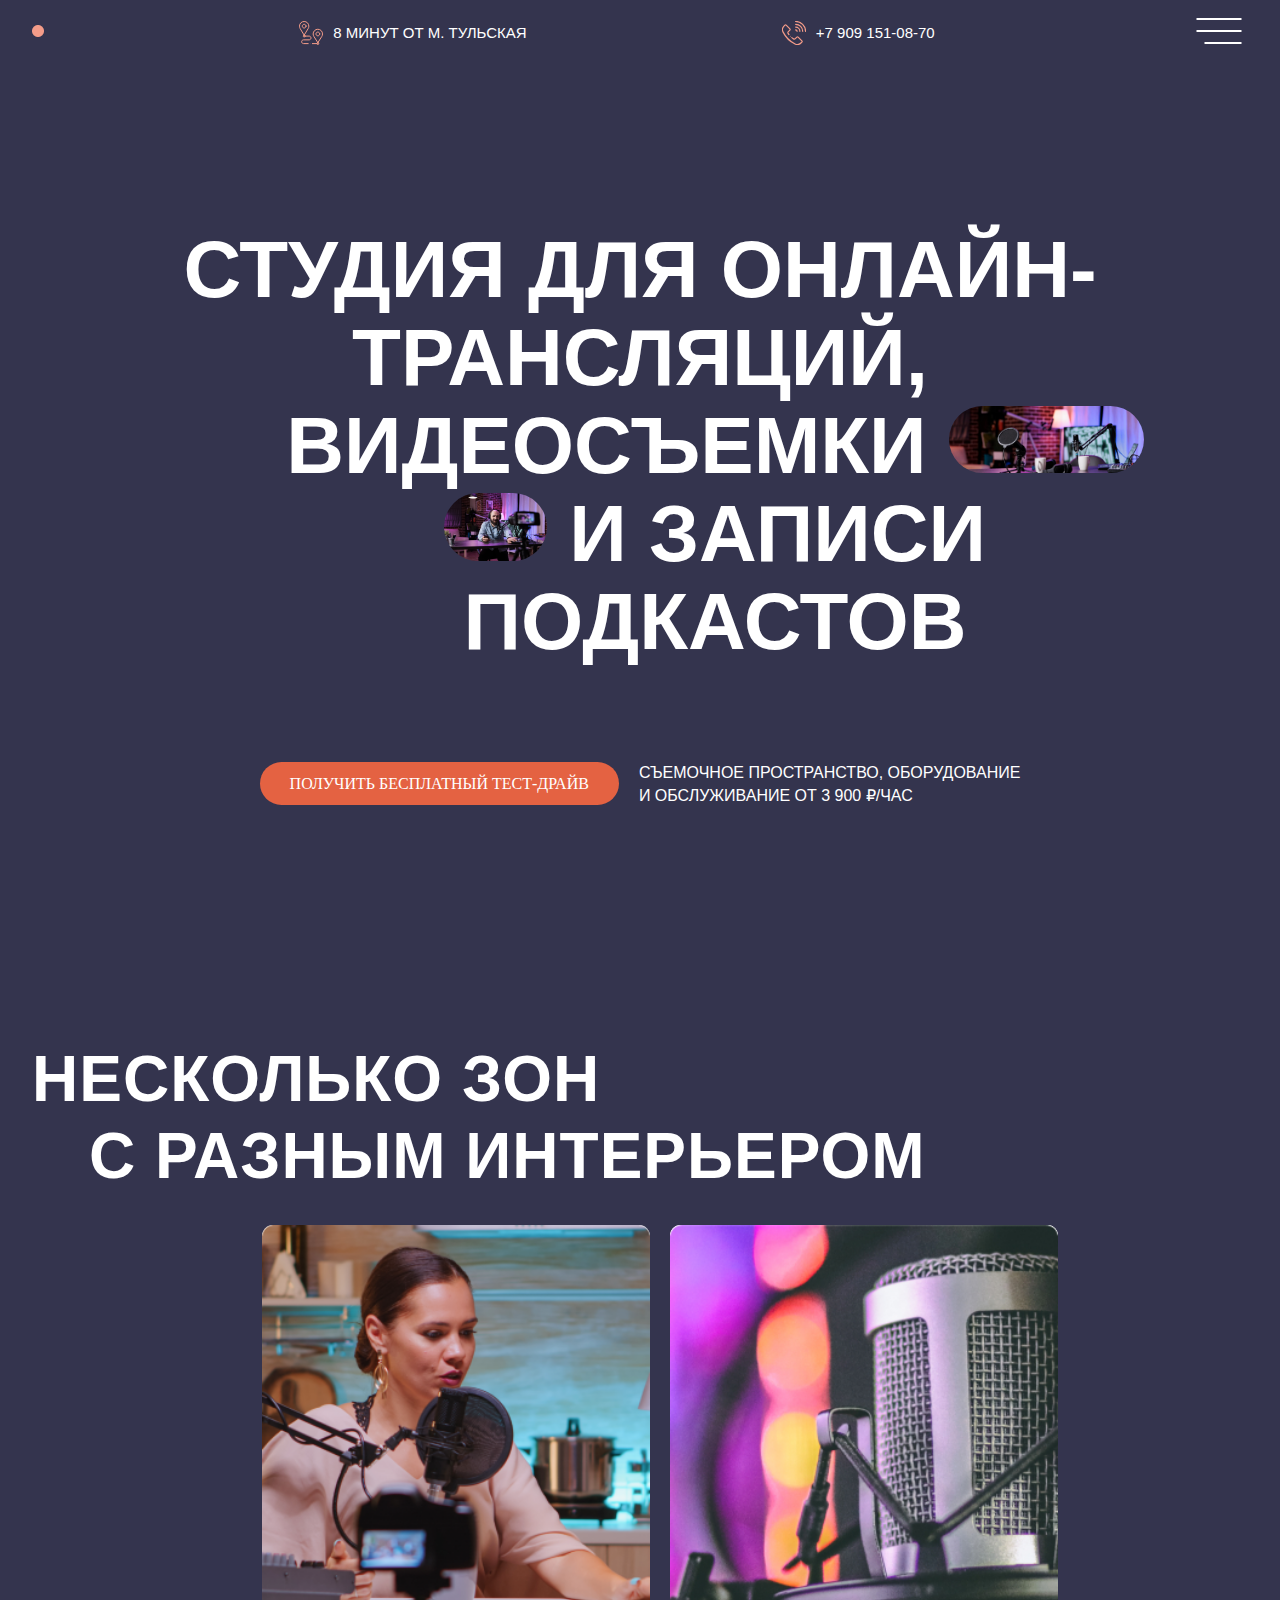
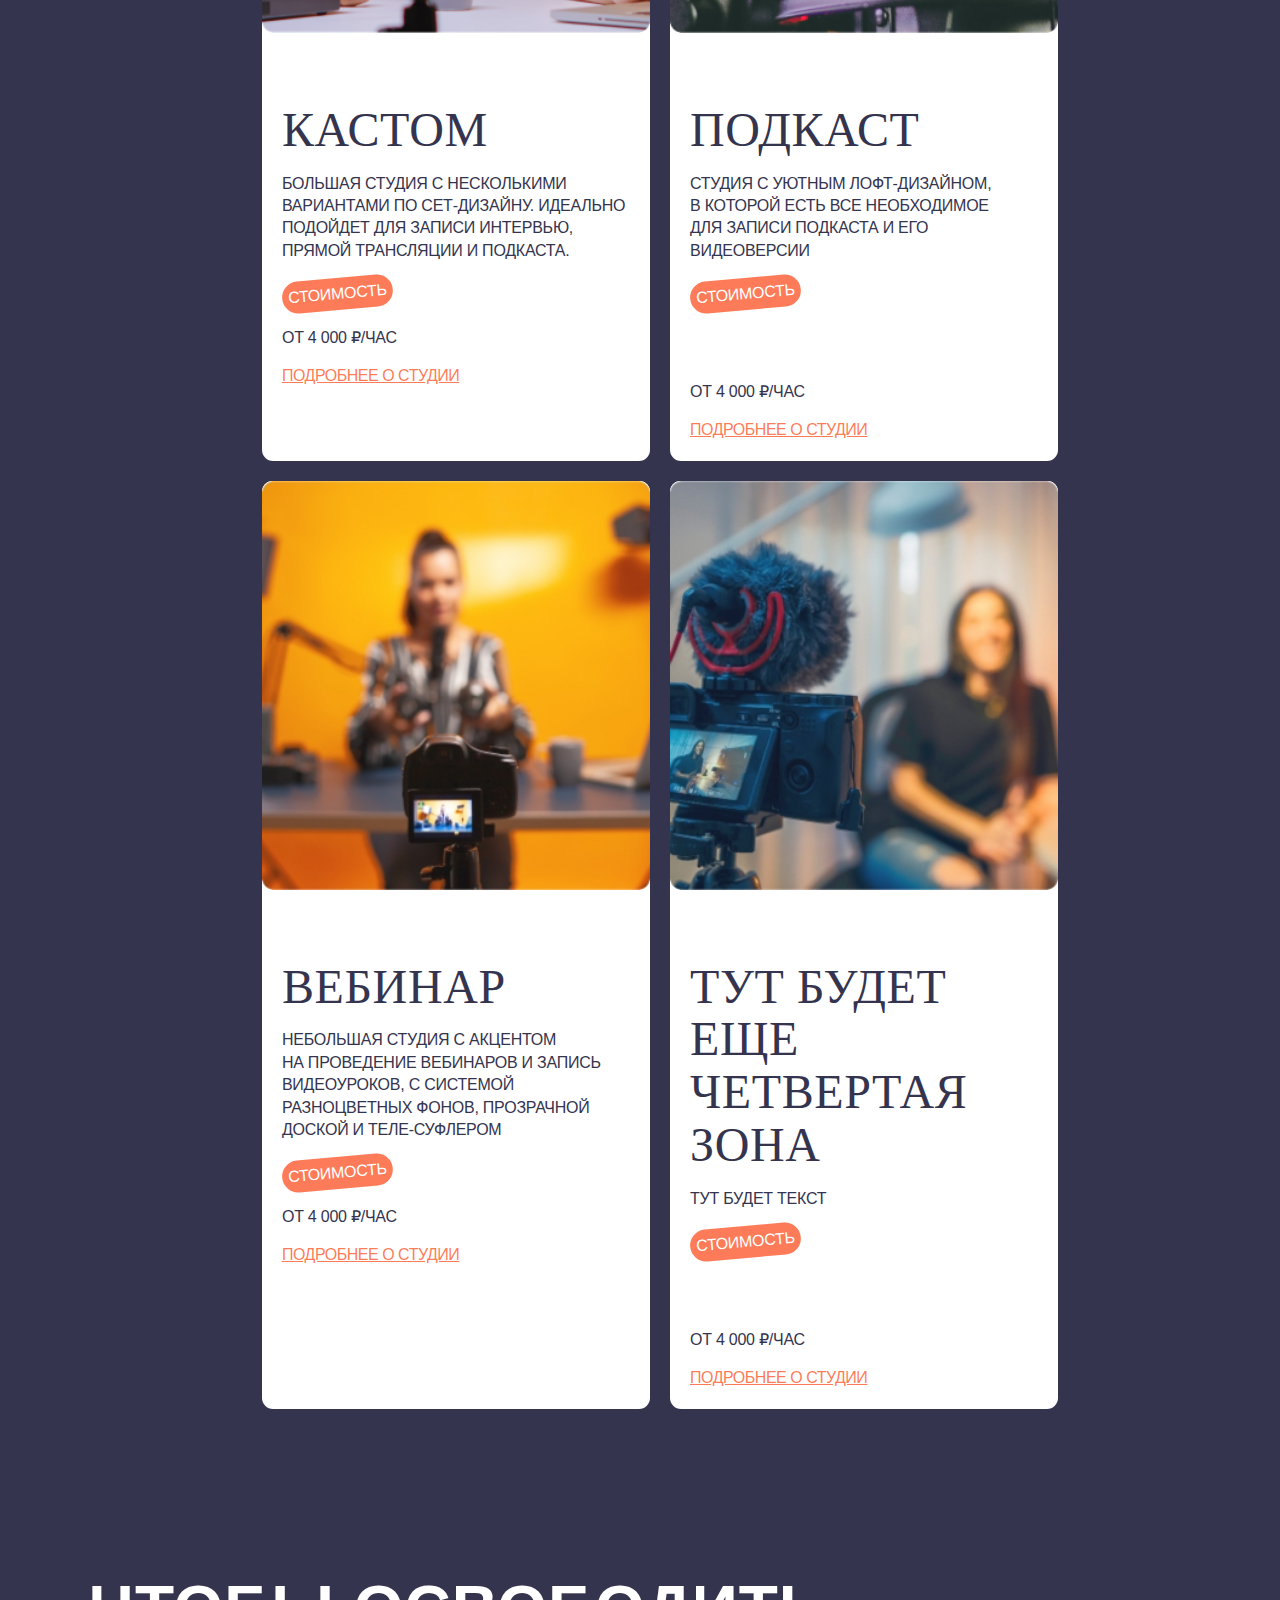
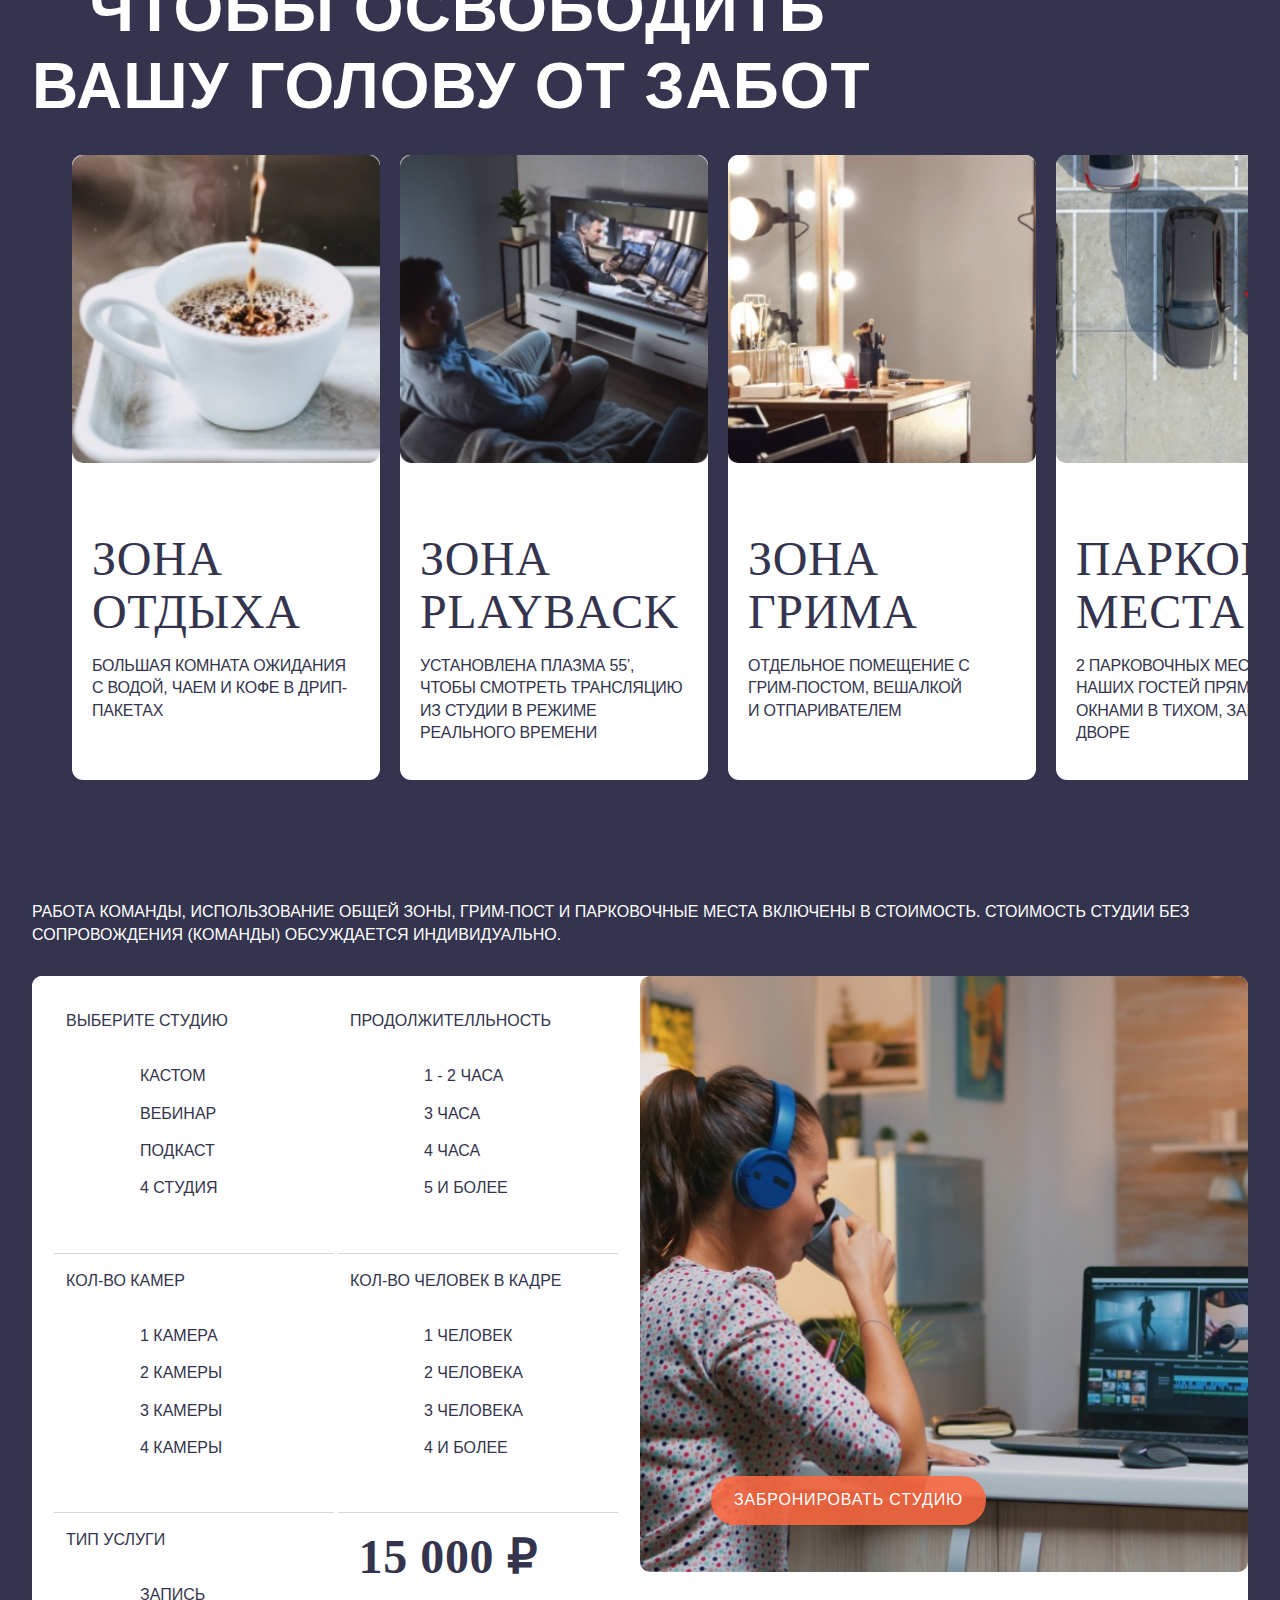
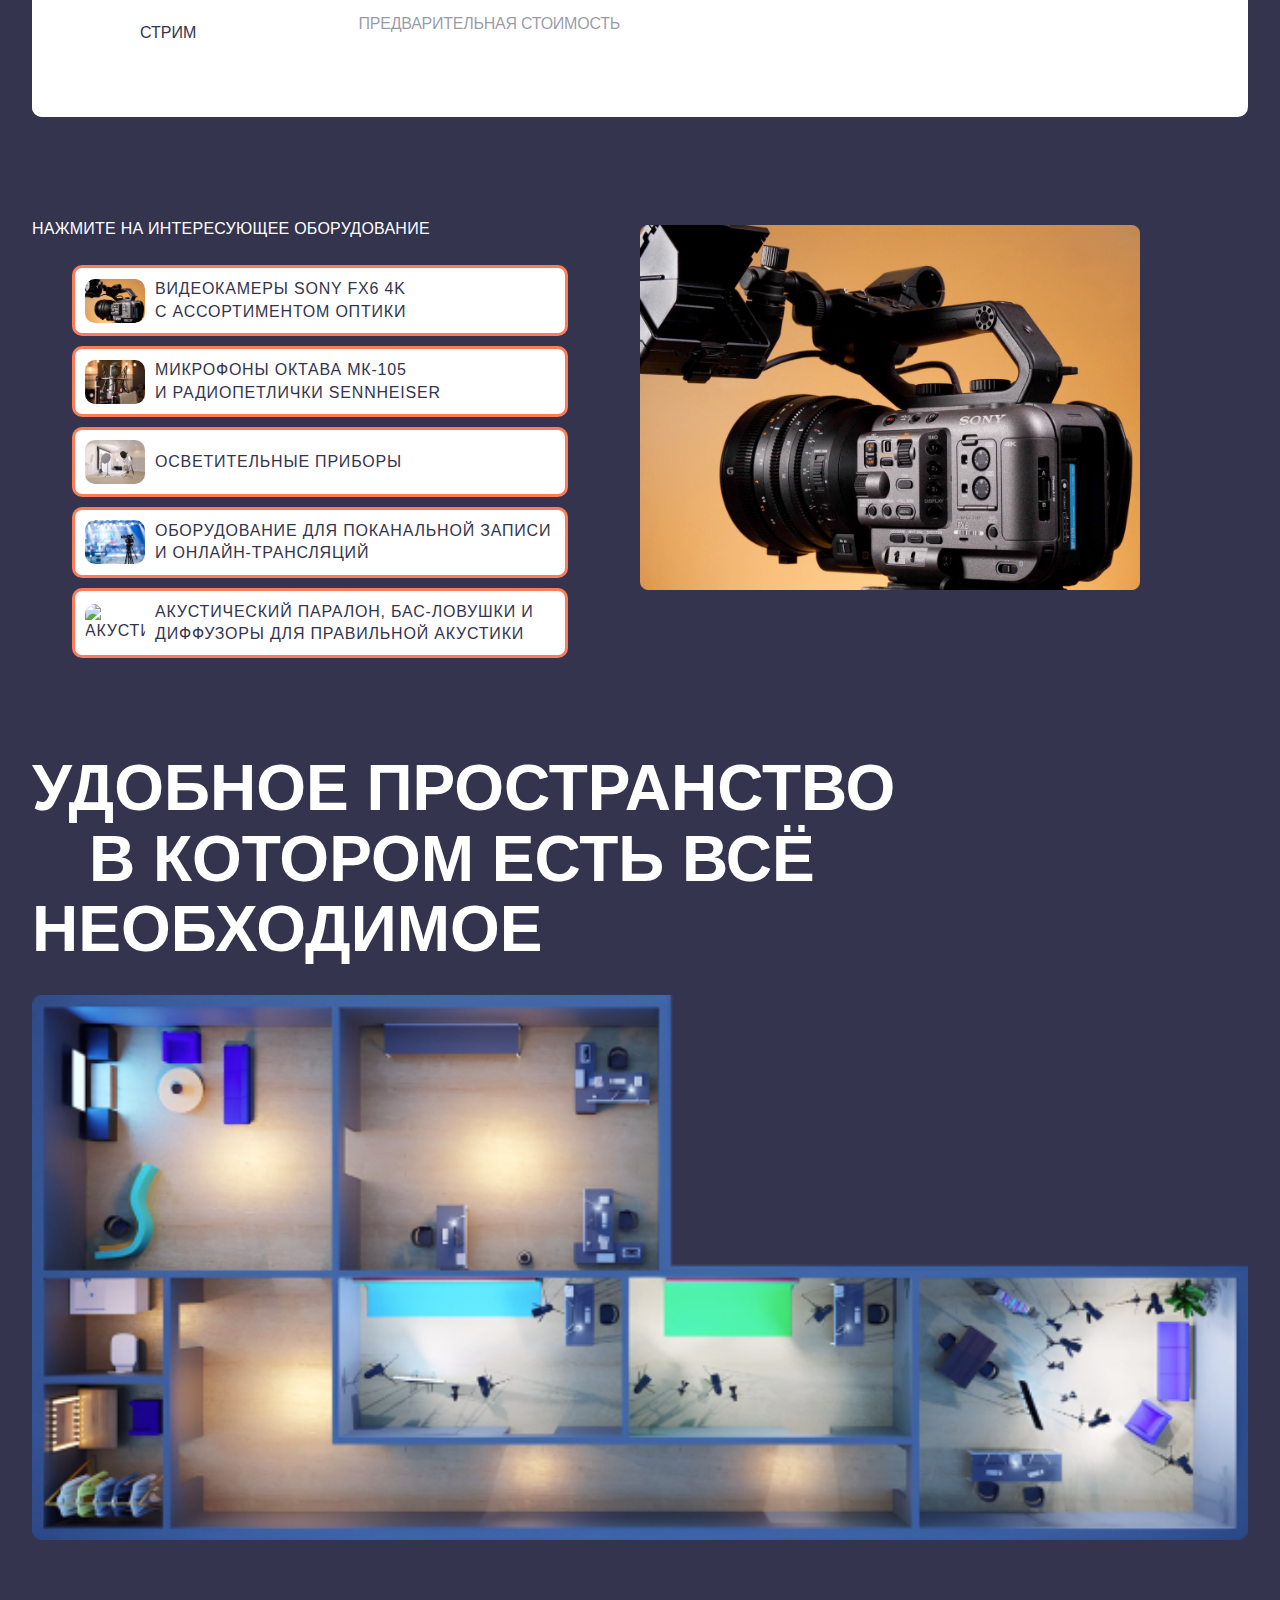
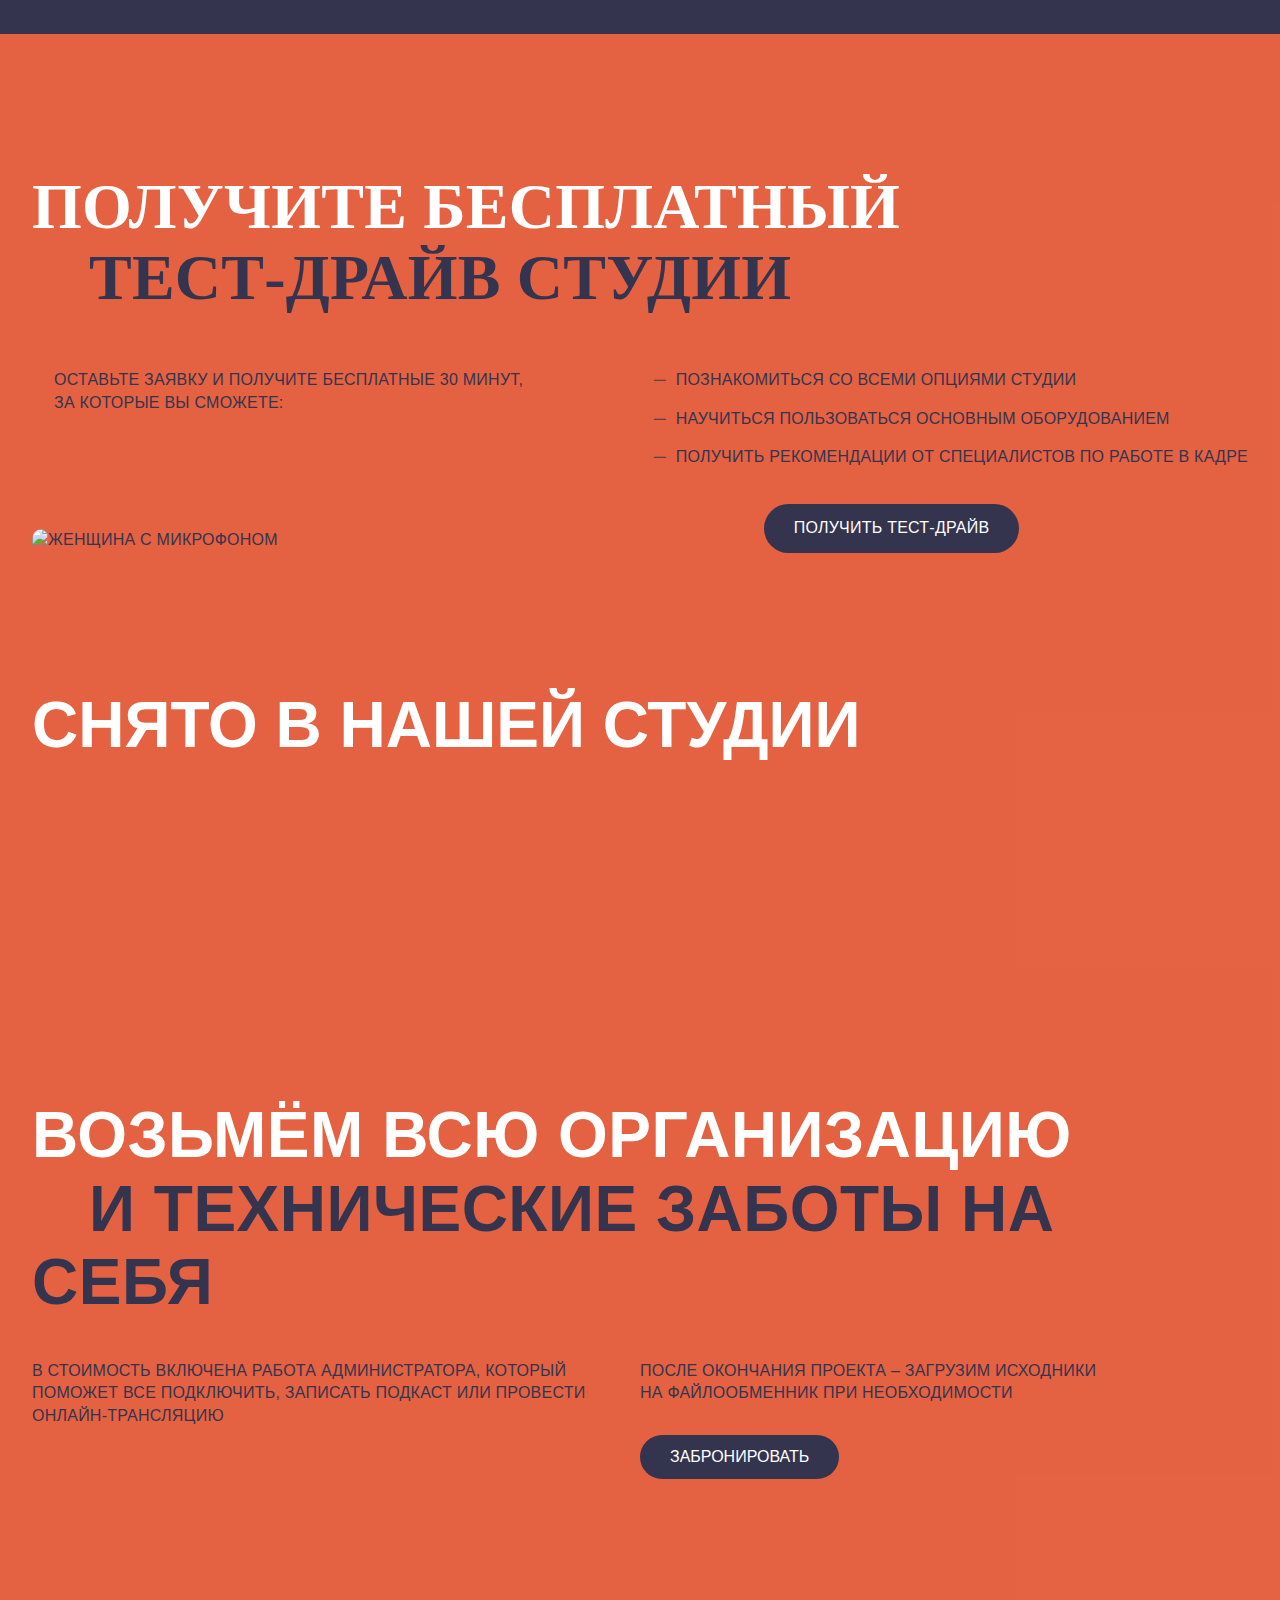
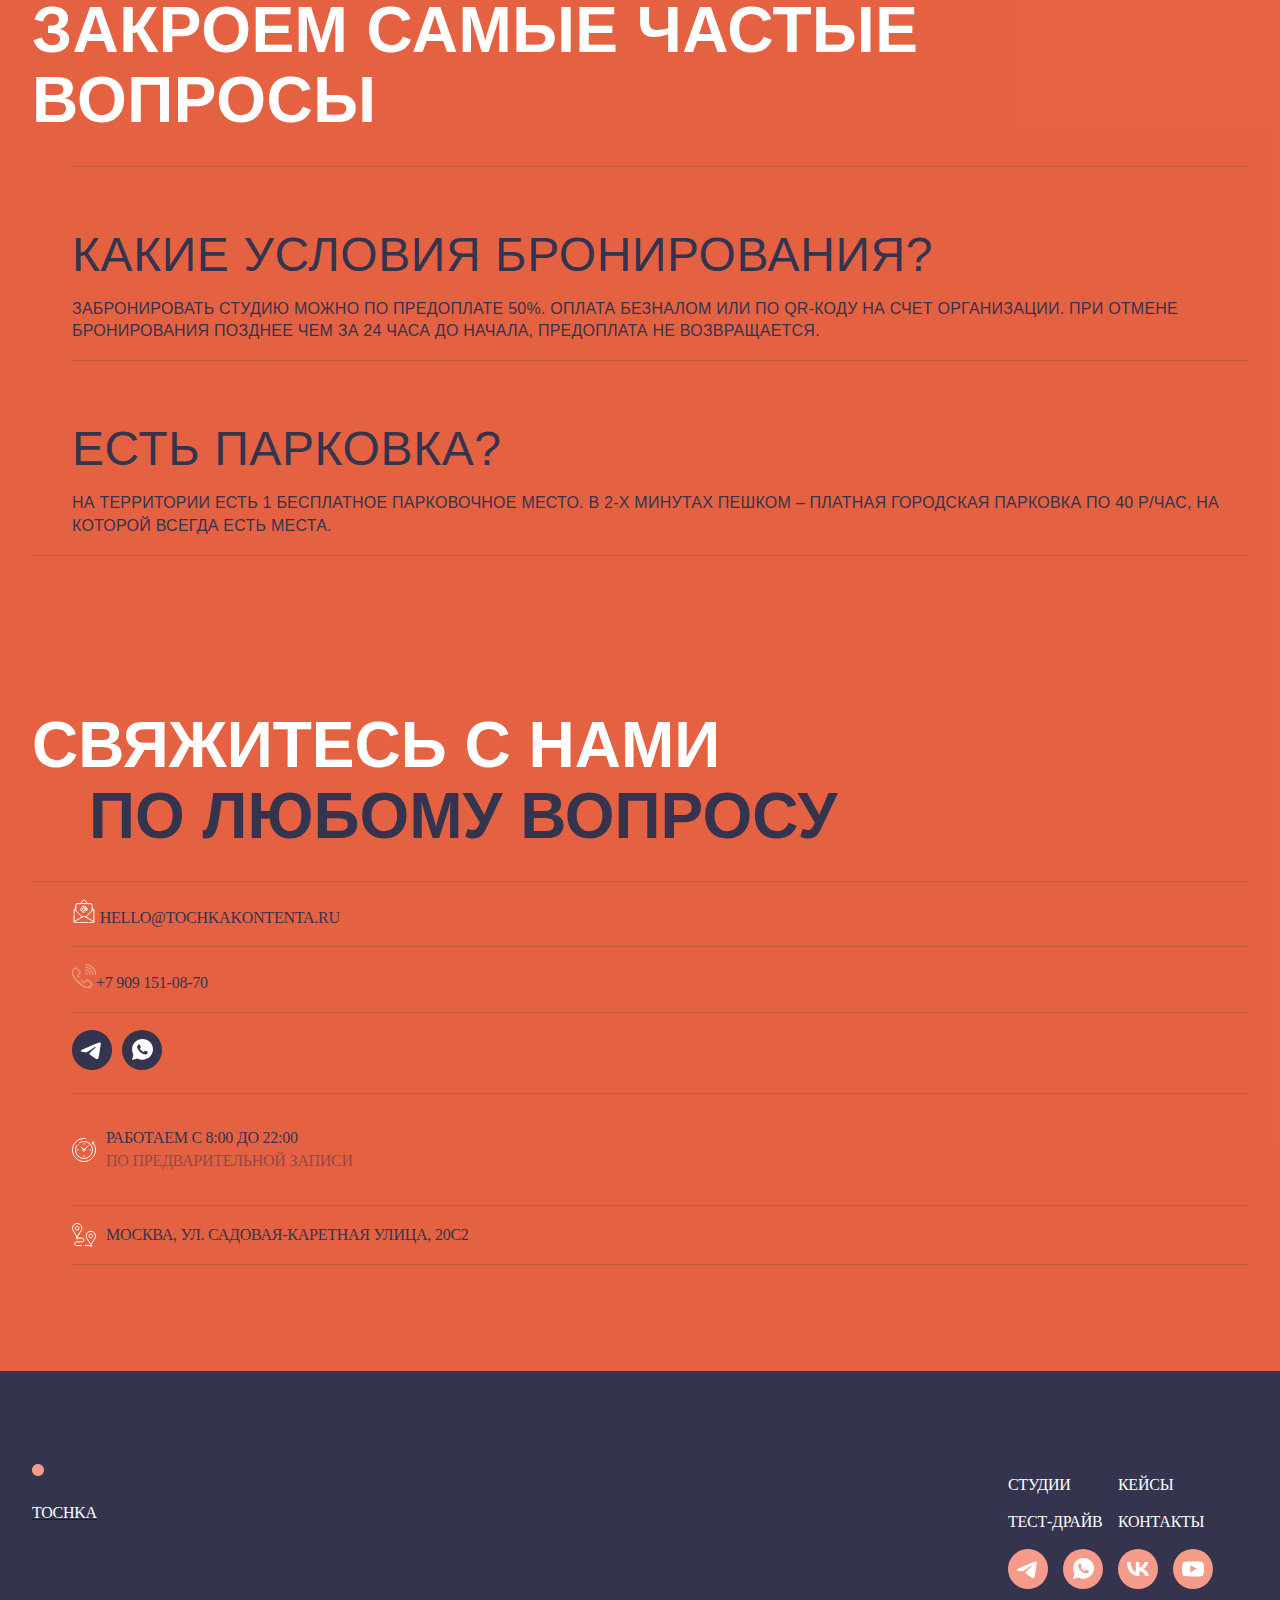
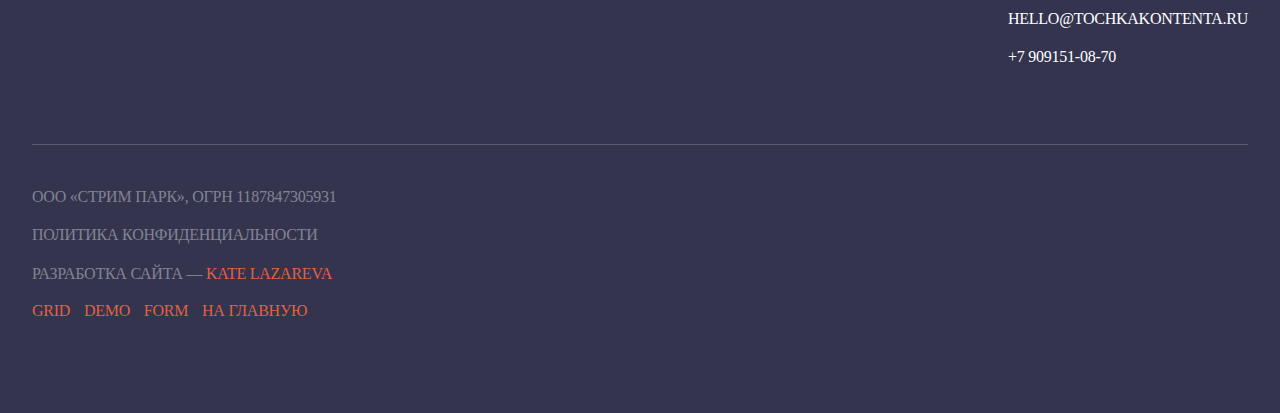
==== commit c9ad3759: "редакт 4 (17.04.2024)" ====
--- a/index.html
+++ b/index.html
@@ -48,7 +48,7 @@
         </div>
     </header>
     <main id="main">
-        <h1 class="hidden_h1">
+        <h1 class="hidden_h1 sr-only">
             Главная страница компании TOCHKA
         </h1>
         <section class="hero">
@@ -89,7 +89,7 @@
         </section>
         <section class="studio-zones">
             <div class="wrapper">
-                <h2><span class="studio-zones__span-1">в нашей студии есть</span> <span class="studio-zones__span-2">
+                <h2><span class="studio-zones__span-1 sr-only">в нашей студии есть</span> <span class="studio-zones__span-2">
                         несколько зон</span> <br> <span class="studio-zones__span-3">с разным интерьером</span></h2>
                 <ul class="studio-zones__list">
                     <li class="list__card">
@@ -148,7 +148,7 @@
         </section>
         <section class="facilities">
             <div class="wrapper">
-                <h2> <span class="facilities__span-1"> Продумали всё до мелочей, </span><br> <span
+                <h2> <span class="facilities__span-1 sr-only"> Продумали всё до мелочей, </span><br> <span
                         class="facilities__span-2">чтобы освободить</span> <br> <span class="facilities__span-3">вашу
                         голову от забот</span></h2>
                 <ul class="facilities__list">
@@ -186,7 +186,7 @@
         </section>
         <section class="services-form">
             <div class="wrapper">
-                <h2>Узнайте предварительную стоимость</h2>
+                <h2 class="sr-only">Узнайте предварительную стоимость</h2>
                 <p class="services-form__main-p">Работа команды, использование общей зоны, грим-пост и парковочные места
                     включены в стоимость.
                     Стоимость студии без сопровождения (команды) обсуждается индивидуально.</p>
@@ -314,7 +314,7 @@
         </section>
         <section class="equipment">
             <div class="wrapper">
-                <h2>Установлено новое съёмочное оборудование и осветительные приборы</h2>
+                <h2 class="sr-only">Установлено новое съёмочное оборудование и осветительные приборы</h2>
                 <p class="equipment-p-start">Нажмите на интересующее оборудование</p>
                 <ul>
                     <li>
@@ -477,7 +477,7 @@
         <div class="wrapper">
             <div class="footer-links">
                 <div class="footer_link_tochka">
-                <a href="#" class="foot_img"><img src="/asset/image/point.png" alt="логотип" class="logo">
+                <a href="#" class="foot_i"><img src="/asset/image/point.png" alt="логотип" class="logo">
                     <p class="footer_text">TOCHKA</p>
                 </a>
             </div>
@@ -523,6 +523,7 @@
             </div>
         </div>
     </footer>
+    <script src="/asset/CSS/script.js" defer></script>
 </body>
 
 </html>--- a/asset/CSS/style.css
+++ b/asset/CSS/style.css
@@ -116,10 +116,27 @@
 }
 
 .header__list {
-  gap: 27px;
-  margin-top: 10px;
   display: none;
-}
+  position: absolute;
+  top: 100%;
+  left: 0;
+  background-color: #F49C89;
+  padding: 10px;
+  border: 1px solid #F49C89;
+  z-index: 100;
+  transition: 0.3s ease-in-out;
+  transform: translateY(-10px);
+  }
+
+  .menu-open {
+    display: block;
+    transform: translateX(0%);
+    left: 100px;
+  }
+
+  .header__burger.menu-open {
+    background-color: #F49C89;
+  }
 
 .header__burger {
   background-color: transparent;
@@ -1099,4 +1116,16 @@
     top: 500px;
     left: 909px;
   }
+}
+
+.sr-only {
+  position: absolute;
+  width: 1px;
+  height: 1px;
+  padding: 0;
+  margin: -1px;
+  overflow: hidden;
+  clip: rect(0, 0, 0, 0);
+  white-space: nowrap;
+  border-width: 0;
 }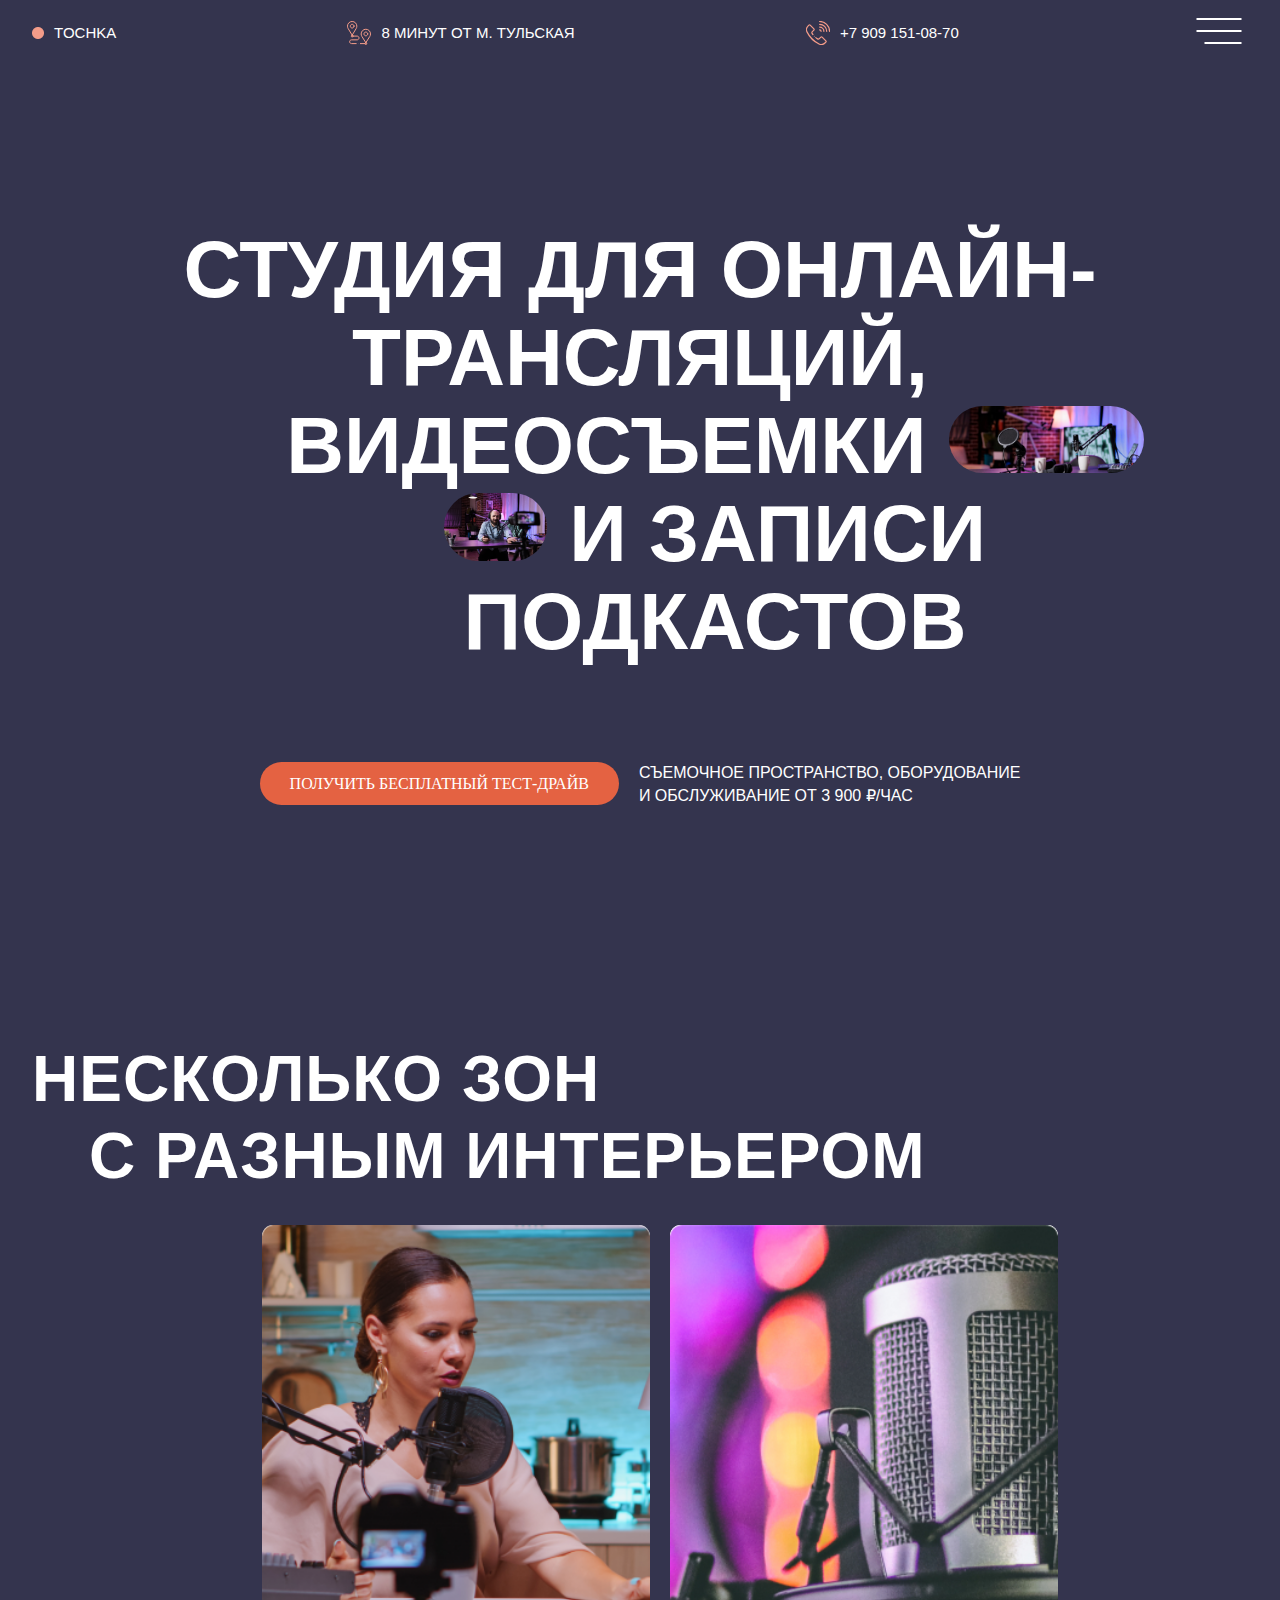
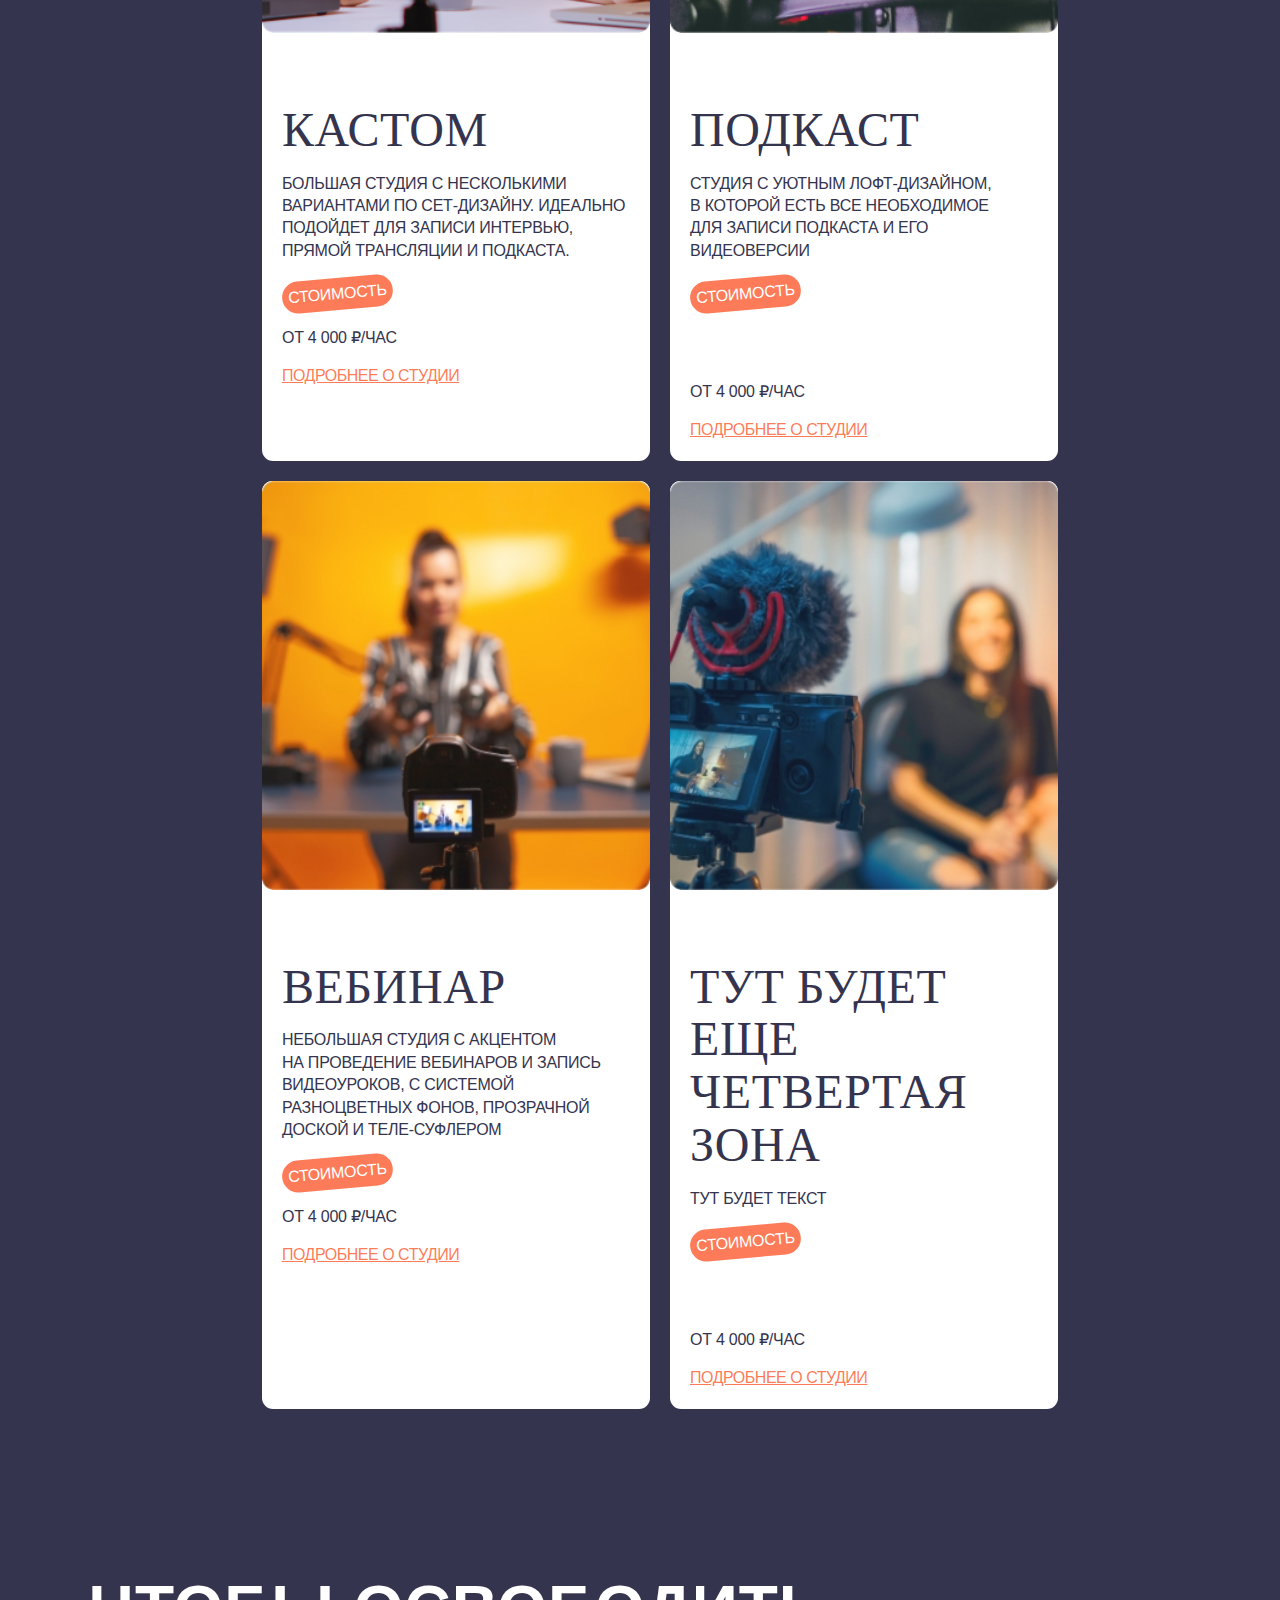
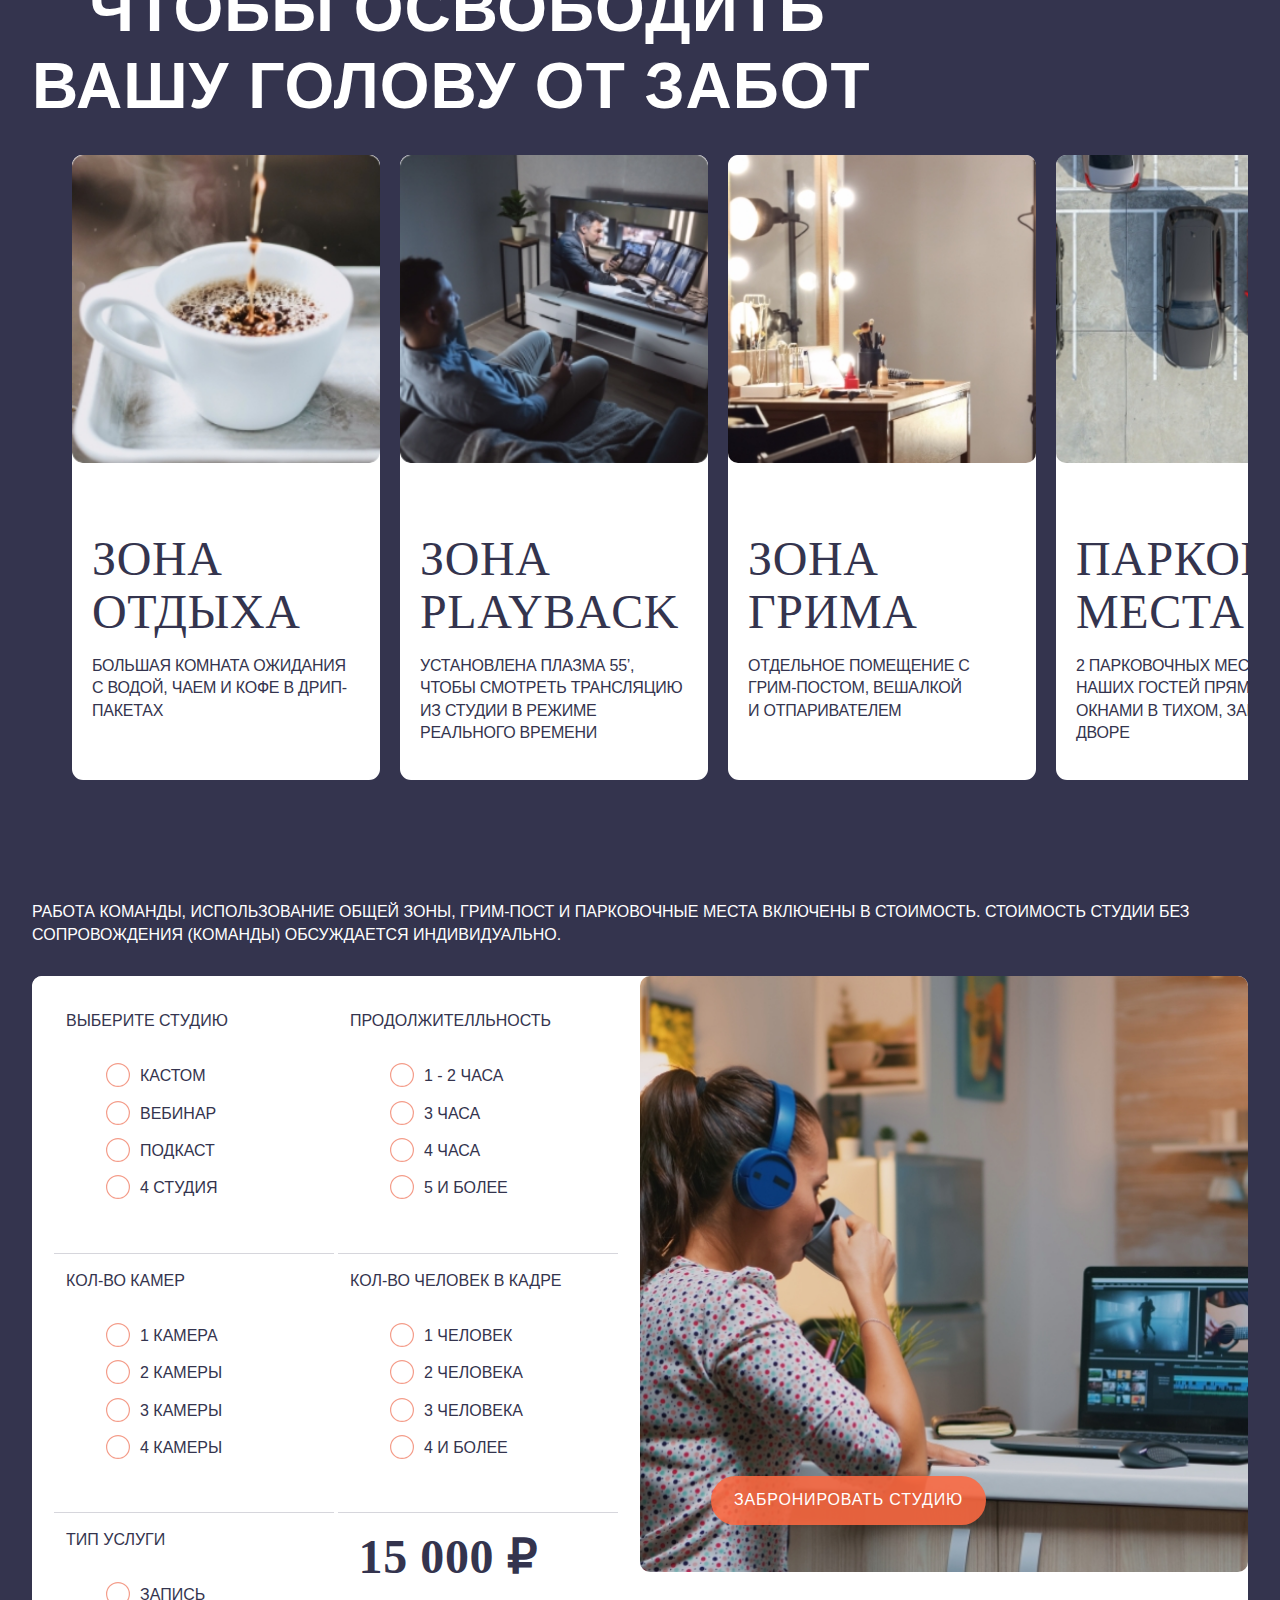
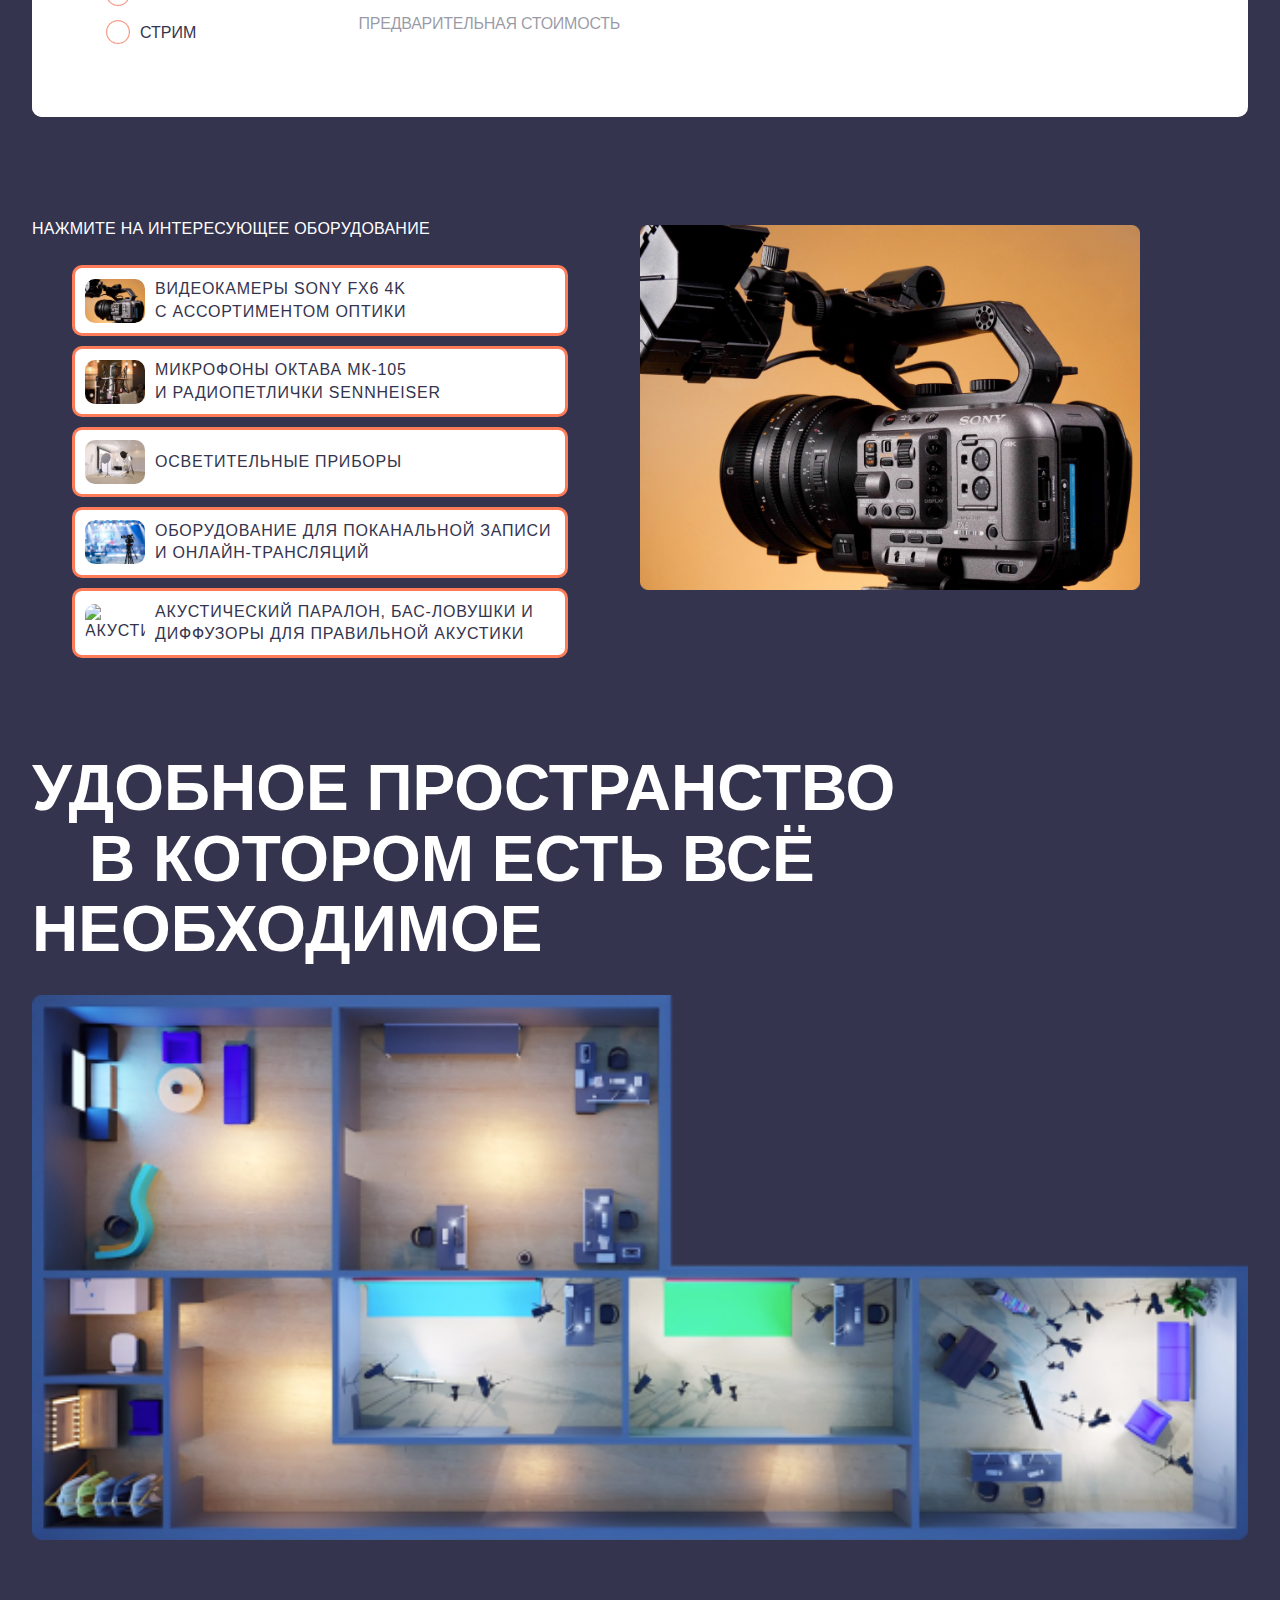
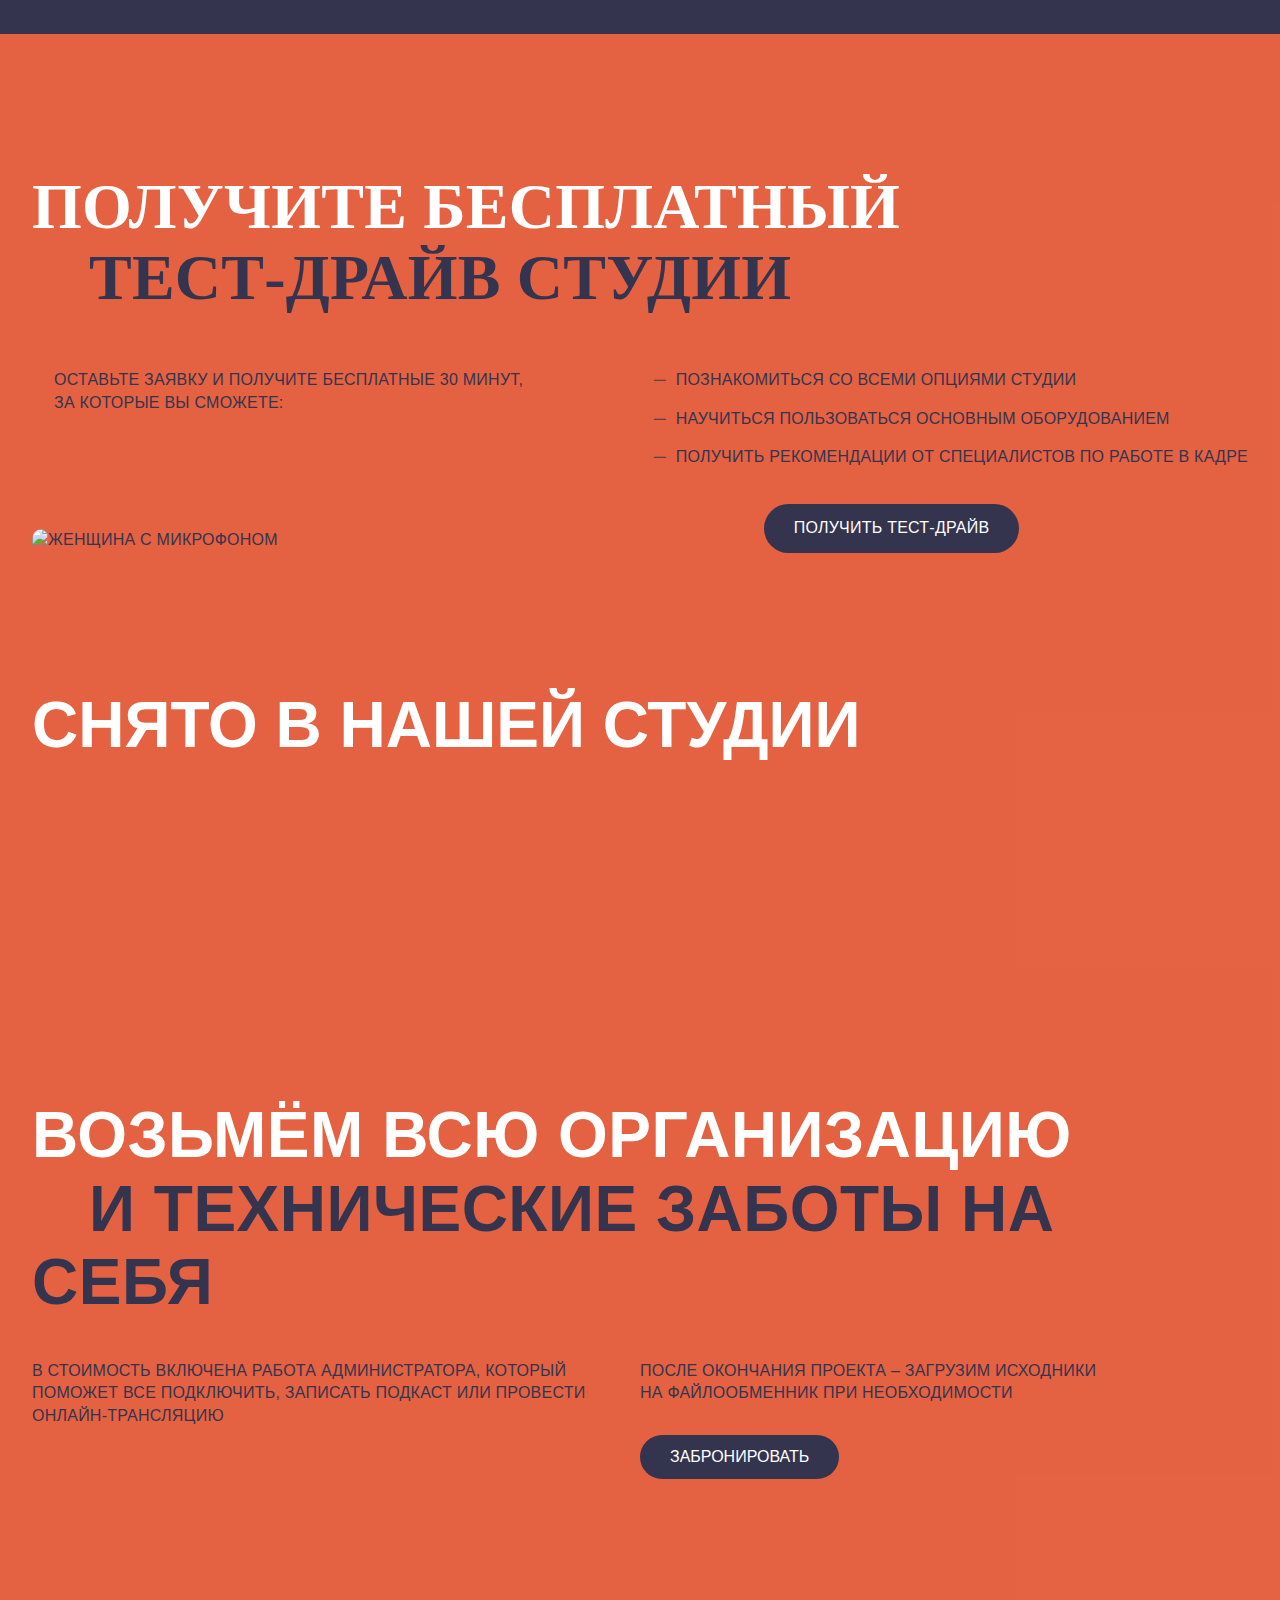
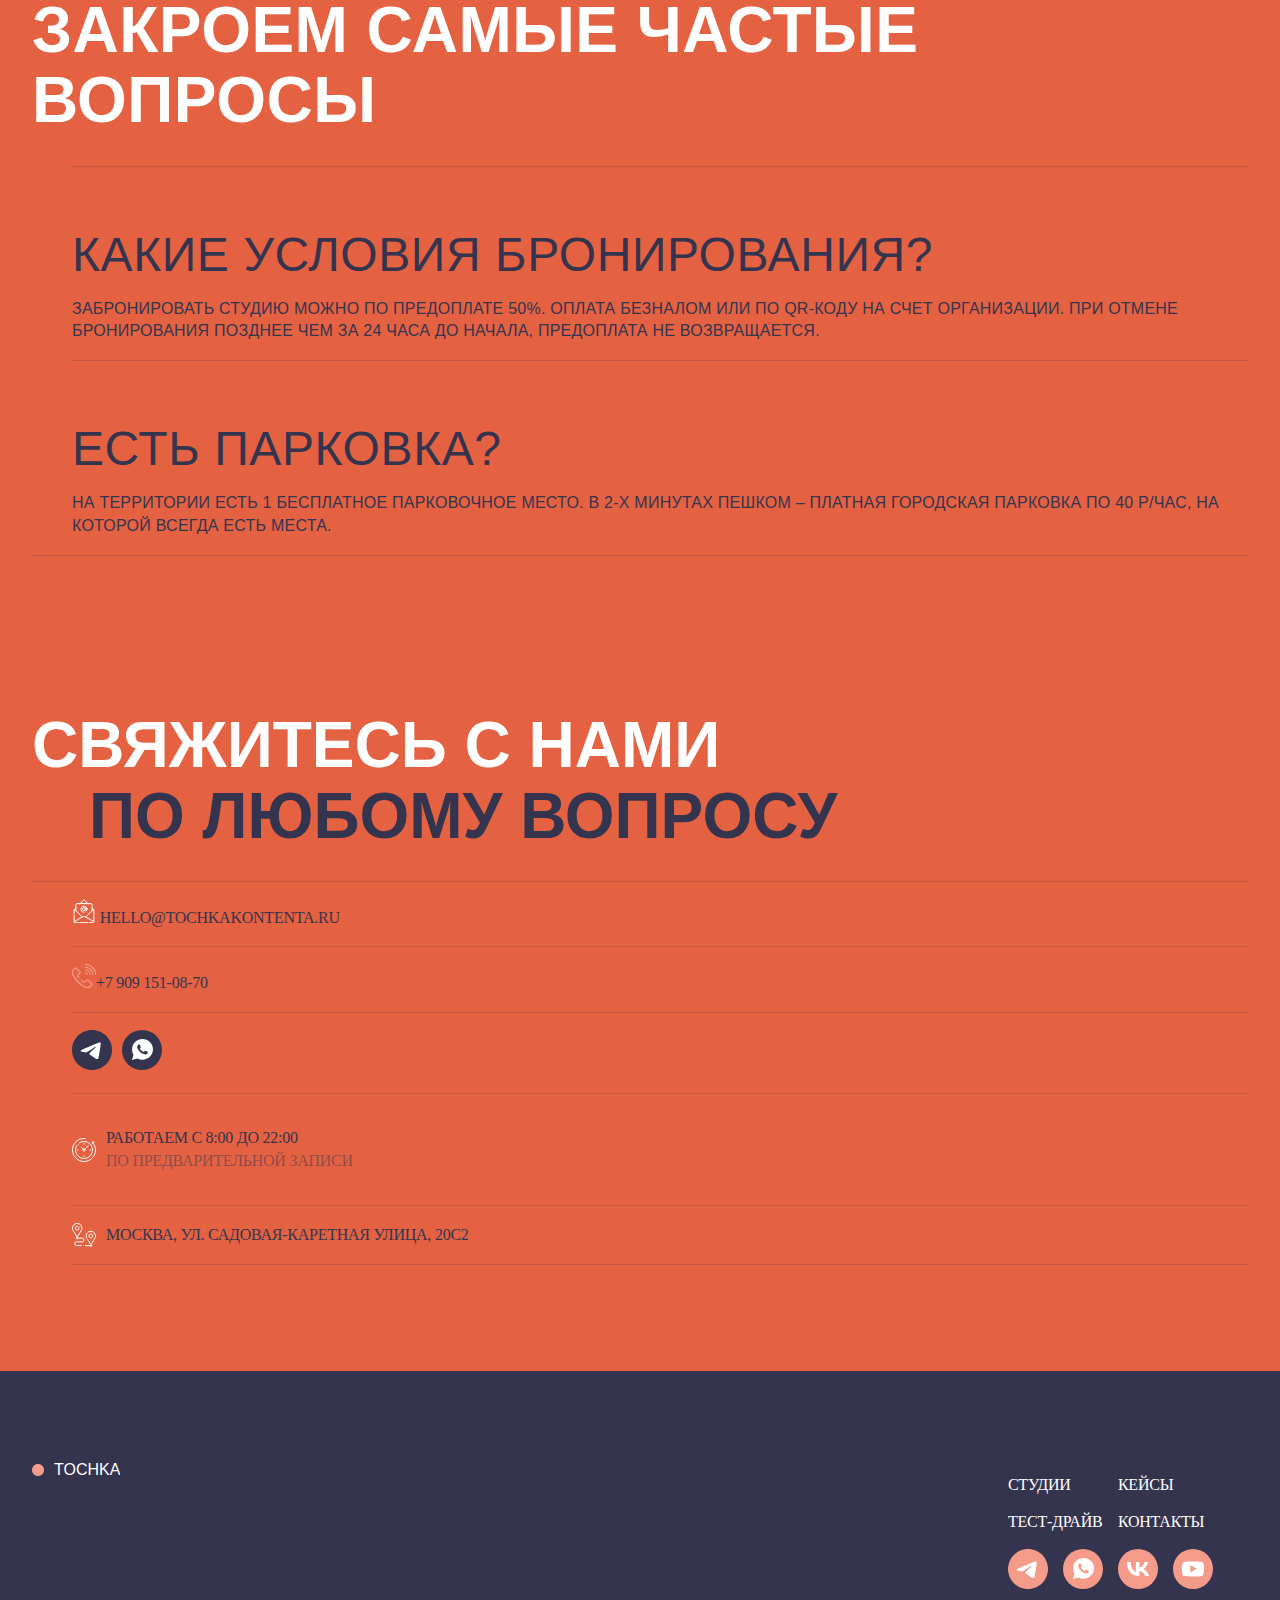
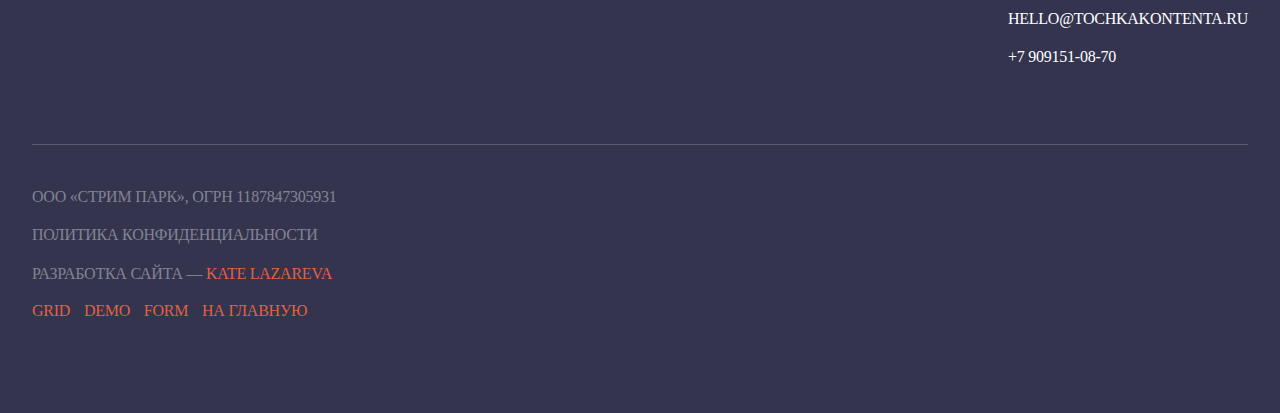
==== commit 7c15956d: "редакт 5 (18.04.2024)" ====
--- a/index.html
+++ b/index.html
@@ -13,8 +13,9 @@
     <header class="header">
         <div class="wrapper">
             <a href="#main" class="skip-link">Перейти к контенту</a>
-            <a href="#">
+            <a href="#" class="header__link">
                 <img src="/asset/image/point.png" alt="#">
+                <span class="header__link_span">Tochka</span>
             </a>
             <a href="#" class="header__link link__adr">
                 <img src="/asset/image/location.svg" alt="adress_icon">
@@ -477,9 +478,10 @@
         <div class="wrapper">
             <div class="footer-links">
                 <div class="footer_link_tochka">
-                <a href="#" class="foot_i"><img src="/asset/image/point.png" alt="логотип" class="logo">
-                    <p class="footer_text">TOCHKA</p>
-                </a>
+                    <a href="#" class="header__link">
+                        <img src="/asset/image/point.png" alt="#">
+                        <span class="header__link_span">Tochka</span>
+                    </a>
             </div>
                 <ul class="links">
                     <li class="footer-links__item">
--- a/asset/CSS/style.css
+++ b/asset/CSS/style.css
@@ -83,6 +83,18 @@
   flex-wrap: nowrap;
   padding: 17px 20px 16px;
   background-color: var(--main);
+}
+
+.sr-only {
+  position: absolute;
+  width: 1px;
+  height: 1px;
+  padding: 0;
+  margin: -1px;
+  overflow: hidden;
+  clip: rect(0, 0, 0, 0);
+  white-space: nowrap;
+  border-width: 0;
 }
 
 
@@ -468,11 +480,11 @@
   height: 24px;
   top: -4px;
   left: -34px;
-  background: url('../img/radio-btns.svg') 0 0 no-repeat;
+  background: url('/asset/image/radio-btns.svg') 0 0 no-repeat;
 }
 
 .form__list li input[type=radio]:checked+label:before {
-  background: url('../img/radio-btns-ch.svg') 0 0 no-repeat;
+  background: url('/asset/image/radio-btns-ch.svg') 0 0 no-repeat;
 }
 
 .form__list li {
@@ -952,7 +964,17 @@
 
   .mobile_variant {
     display: none;
-  }
+    position: relative;
+  }
+
+  .mobile_variant_img {
+    width: 100%;
+    height: 100%;
+    object-fit: cover;
+    position: absolute;
+    top: 0;
+    left: 0;
+}
 
   .hero__main-p span {
     margin-left: 150px;
@@ -1117,15 +1139,3 @@
     left: 909px;
   }
 }
-
-.sr-only {
-  position: absolute;
-  width: 1px;
-  height: 1px;
-  padding: 0;
-  margin: -1px;
-  overflow: hidden;
-  clip: rect(0, 0, 0, 0);
-  white-space: nowrap;
-  border-width: 0;
-}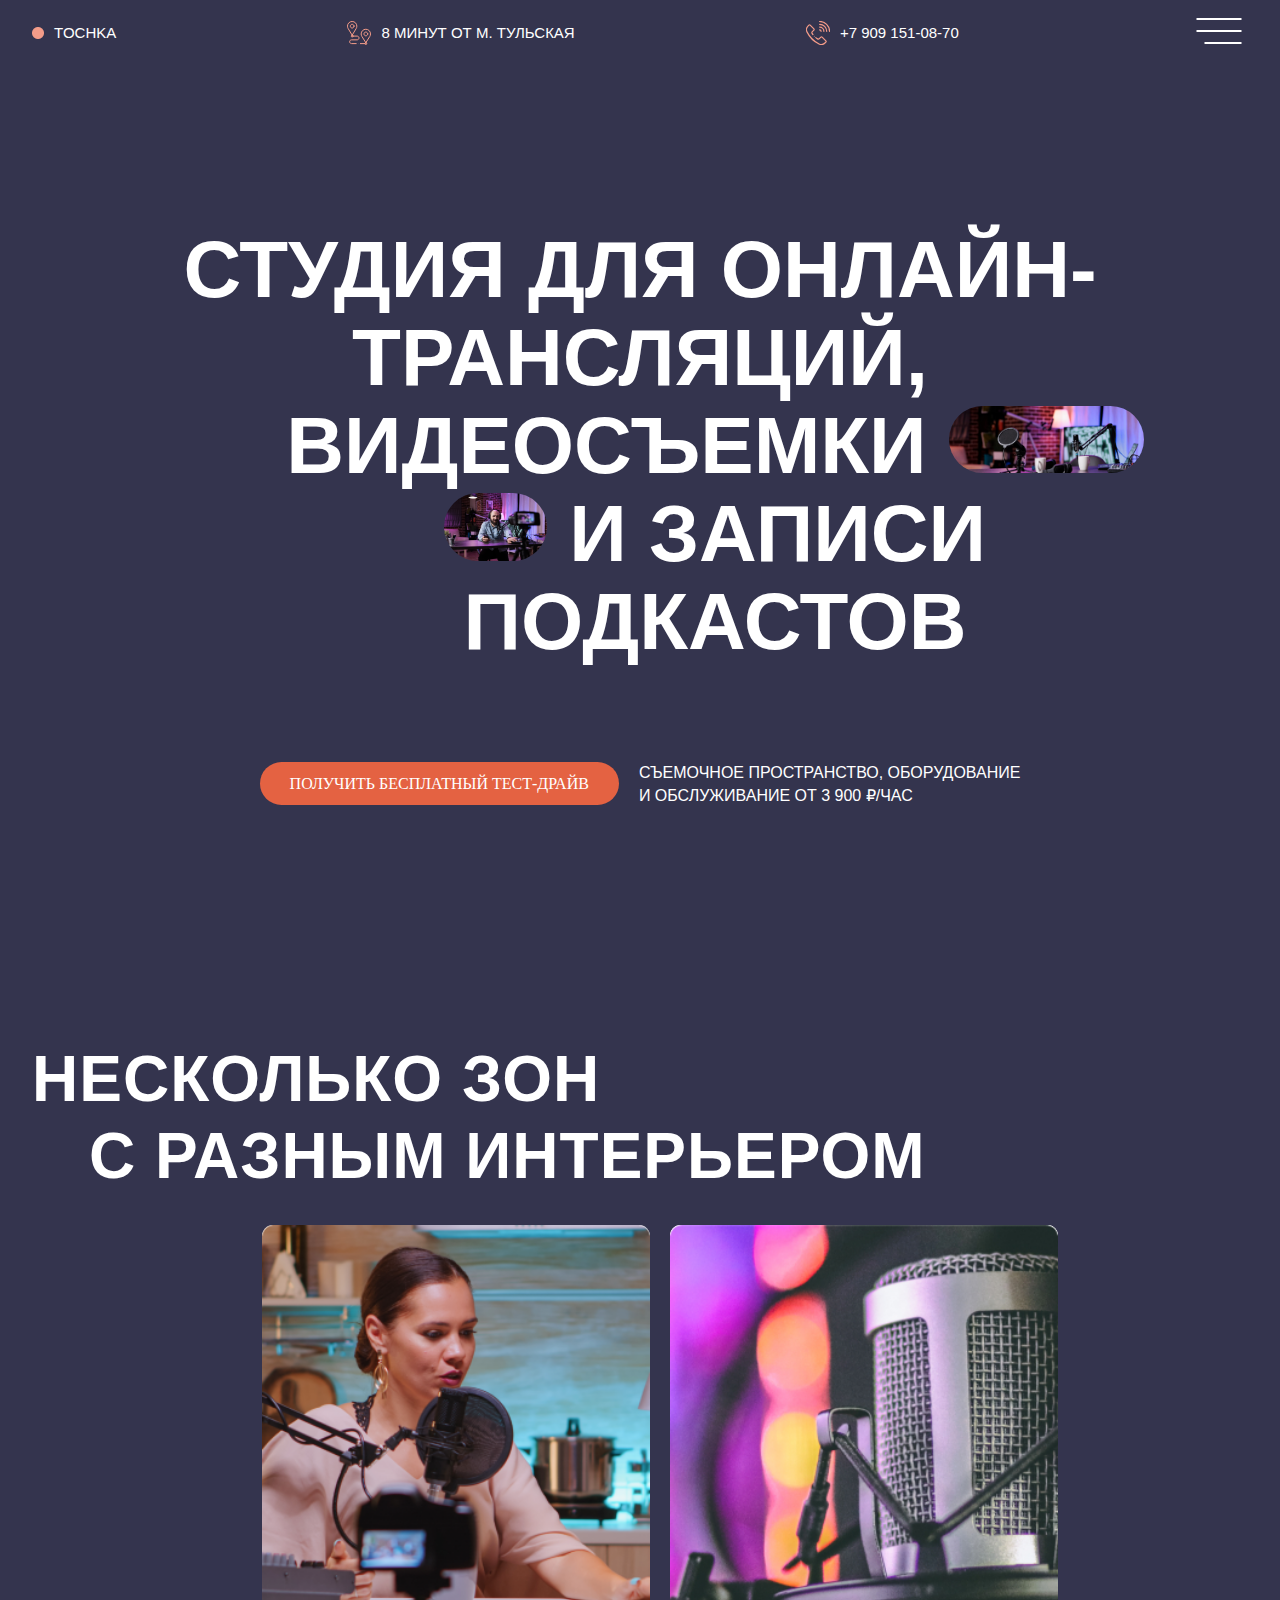
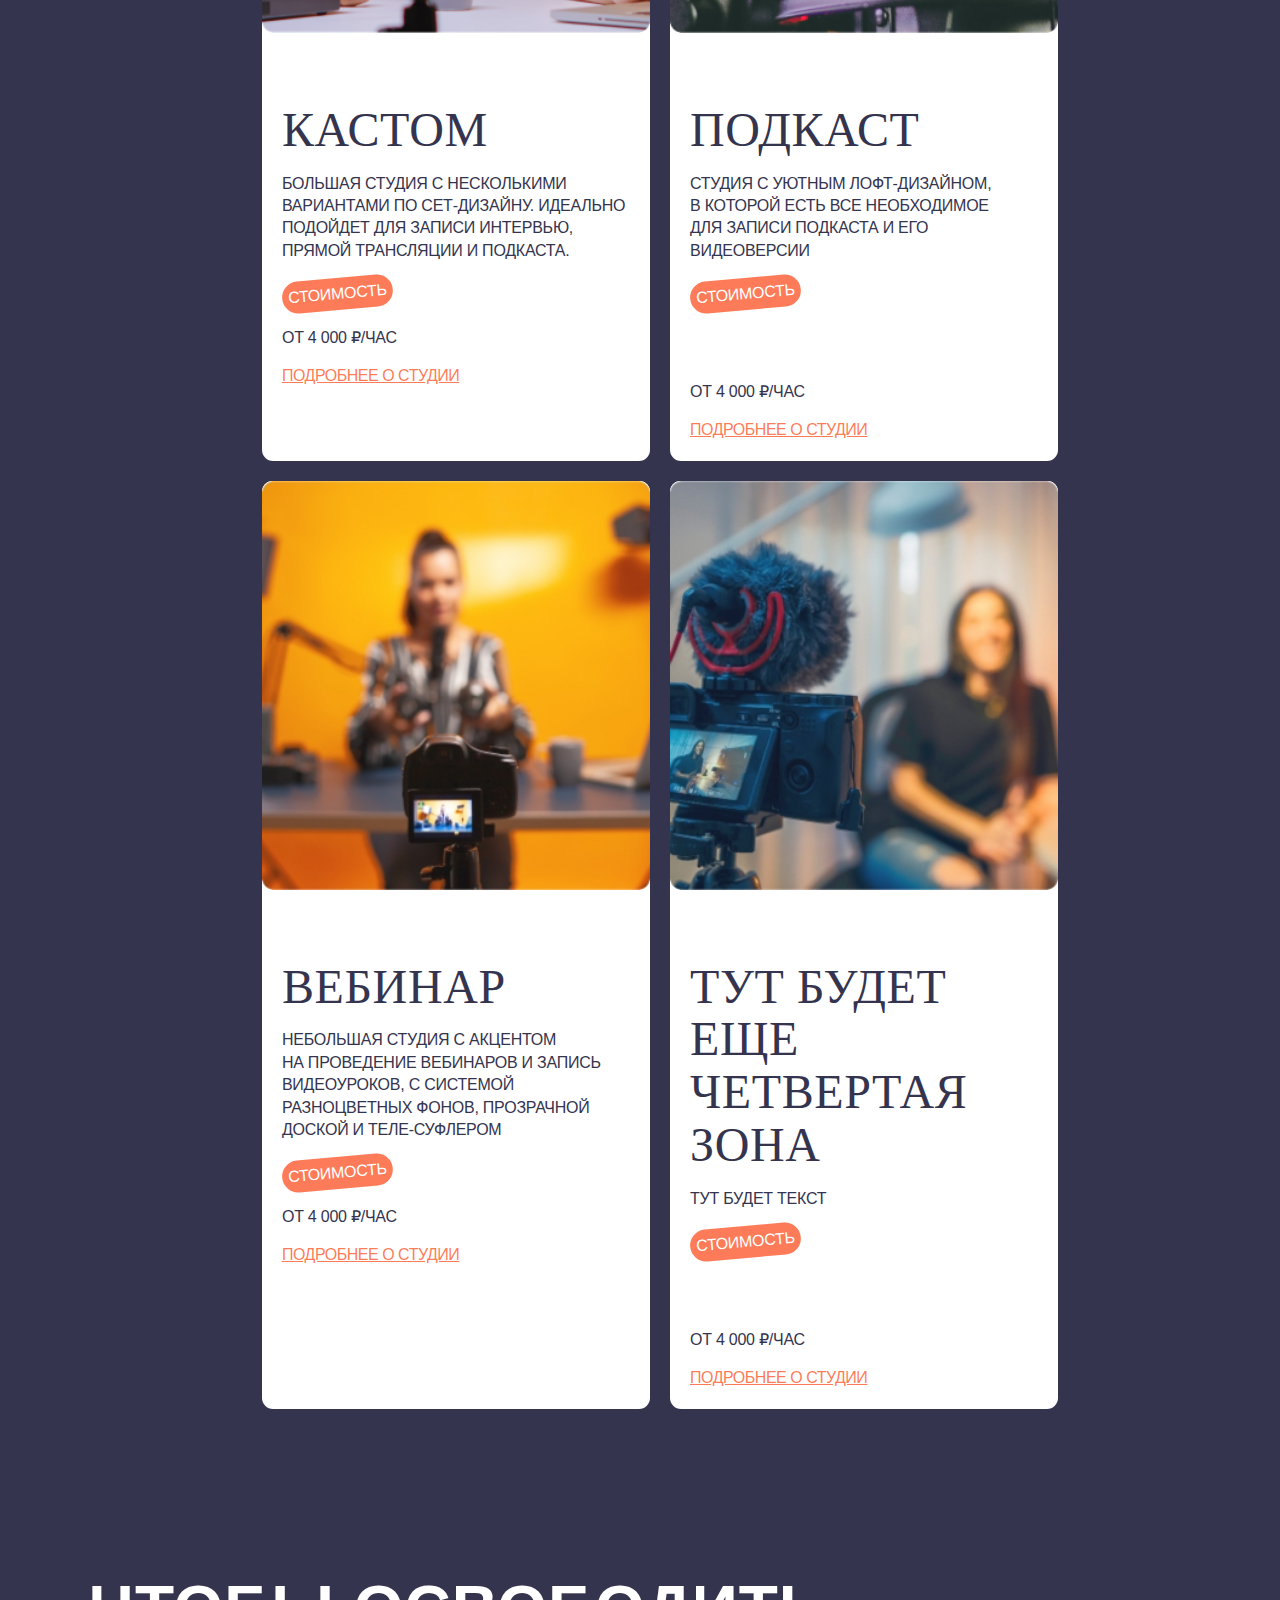
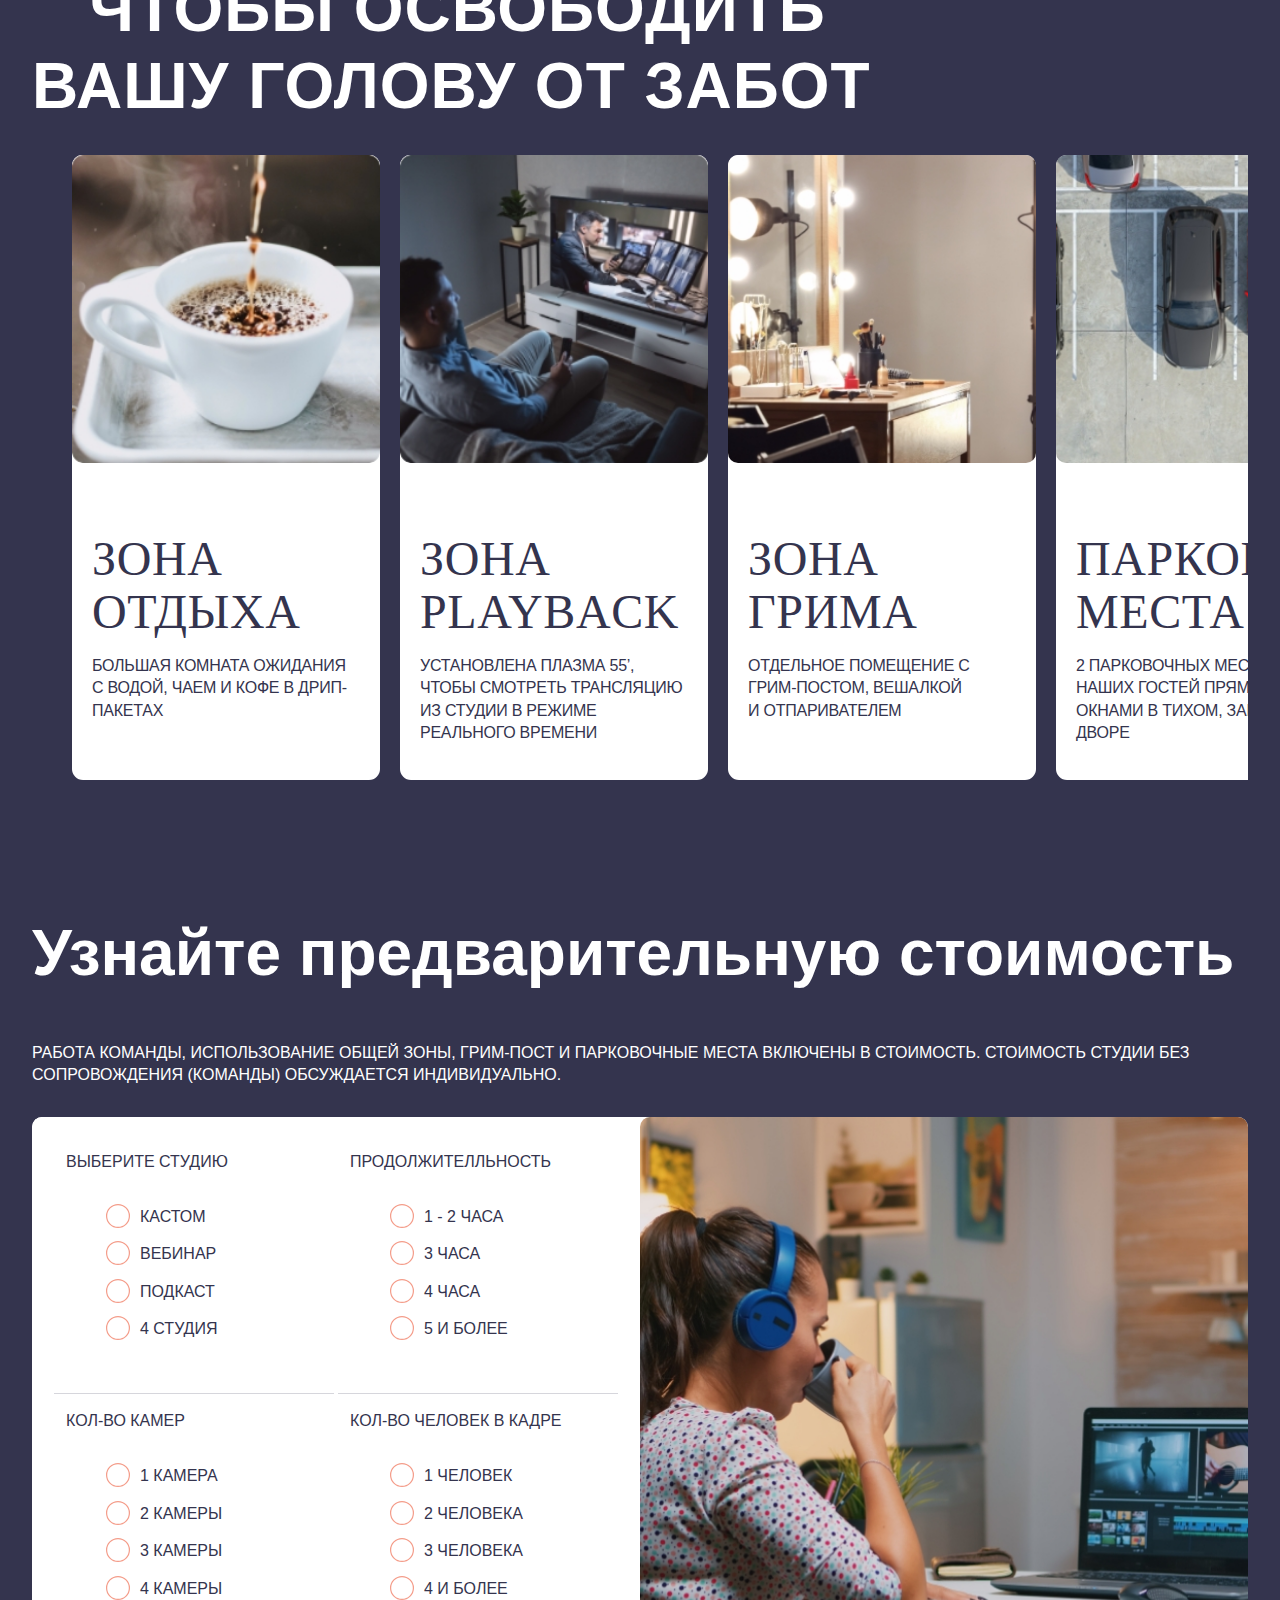
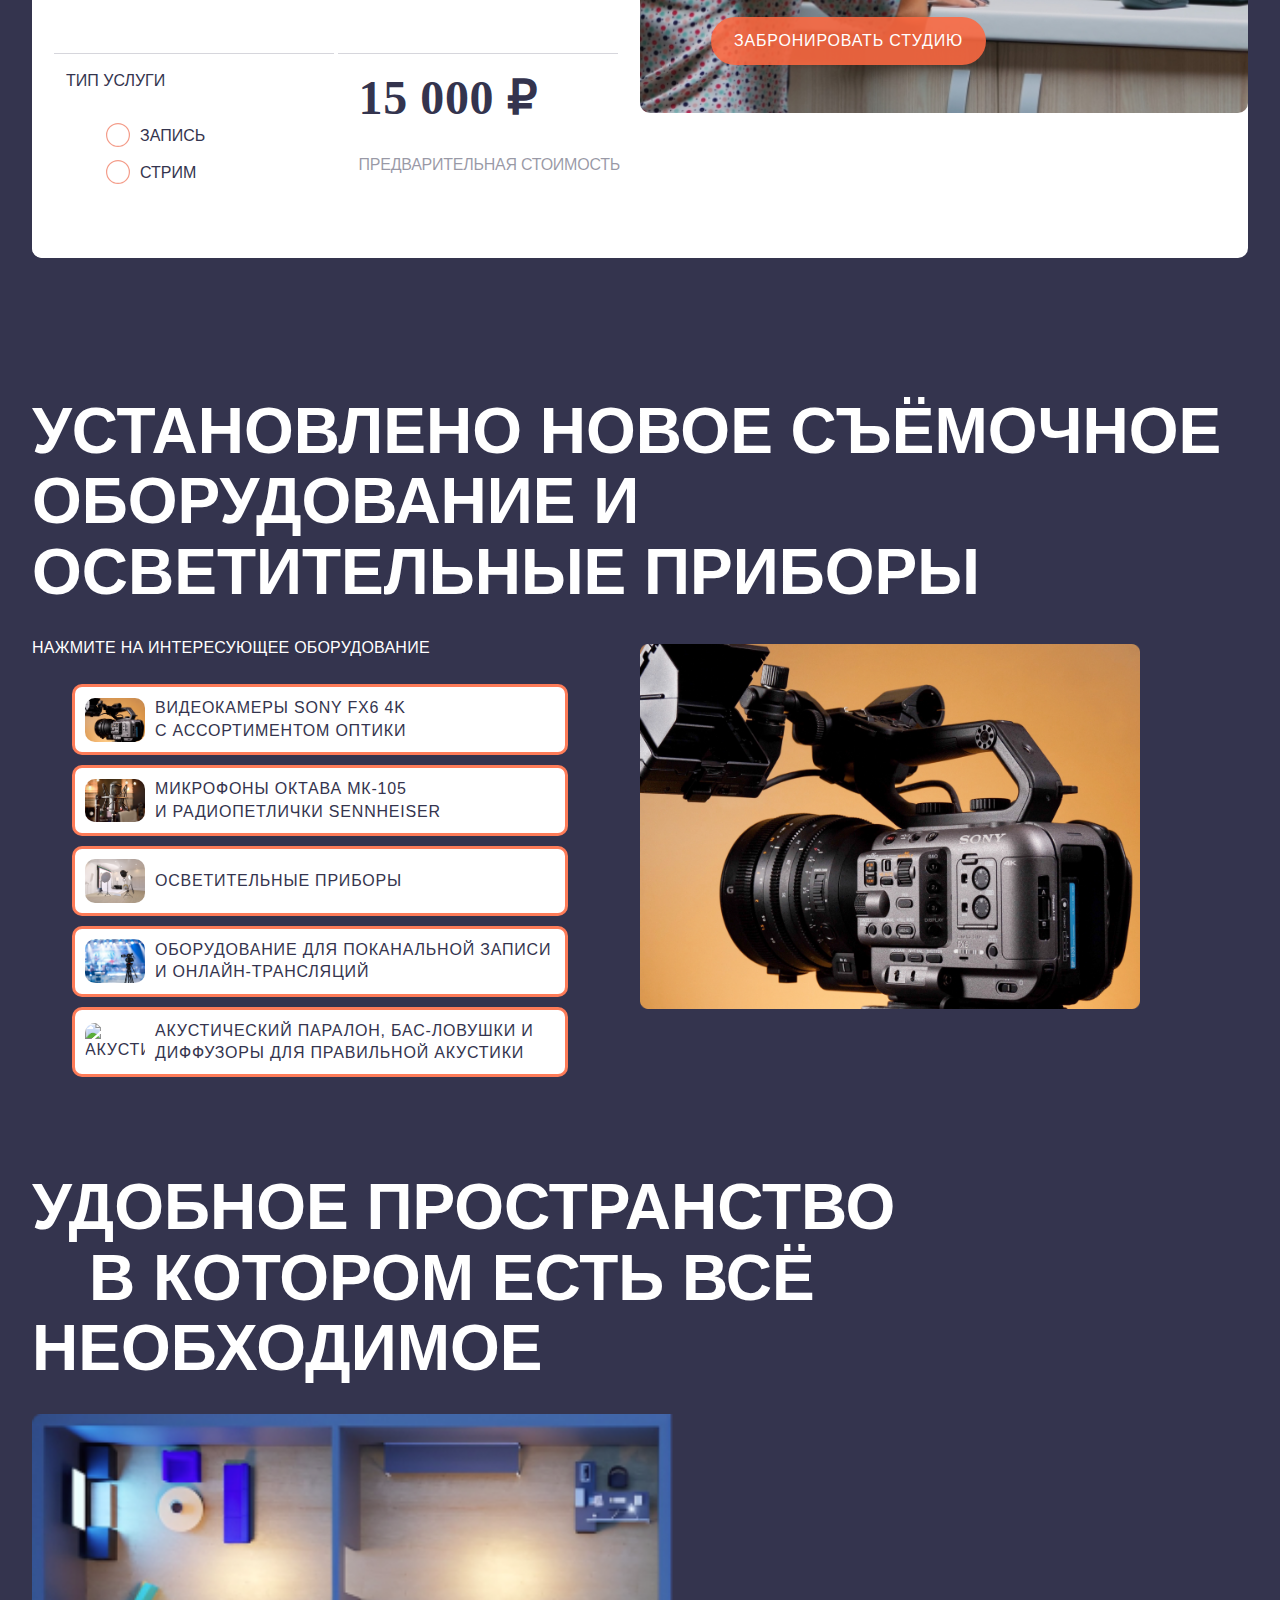
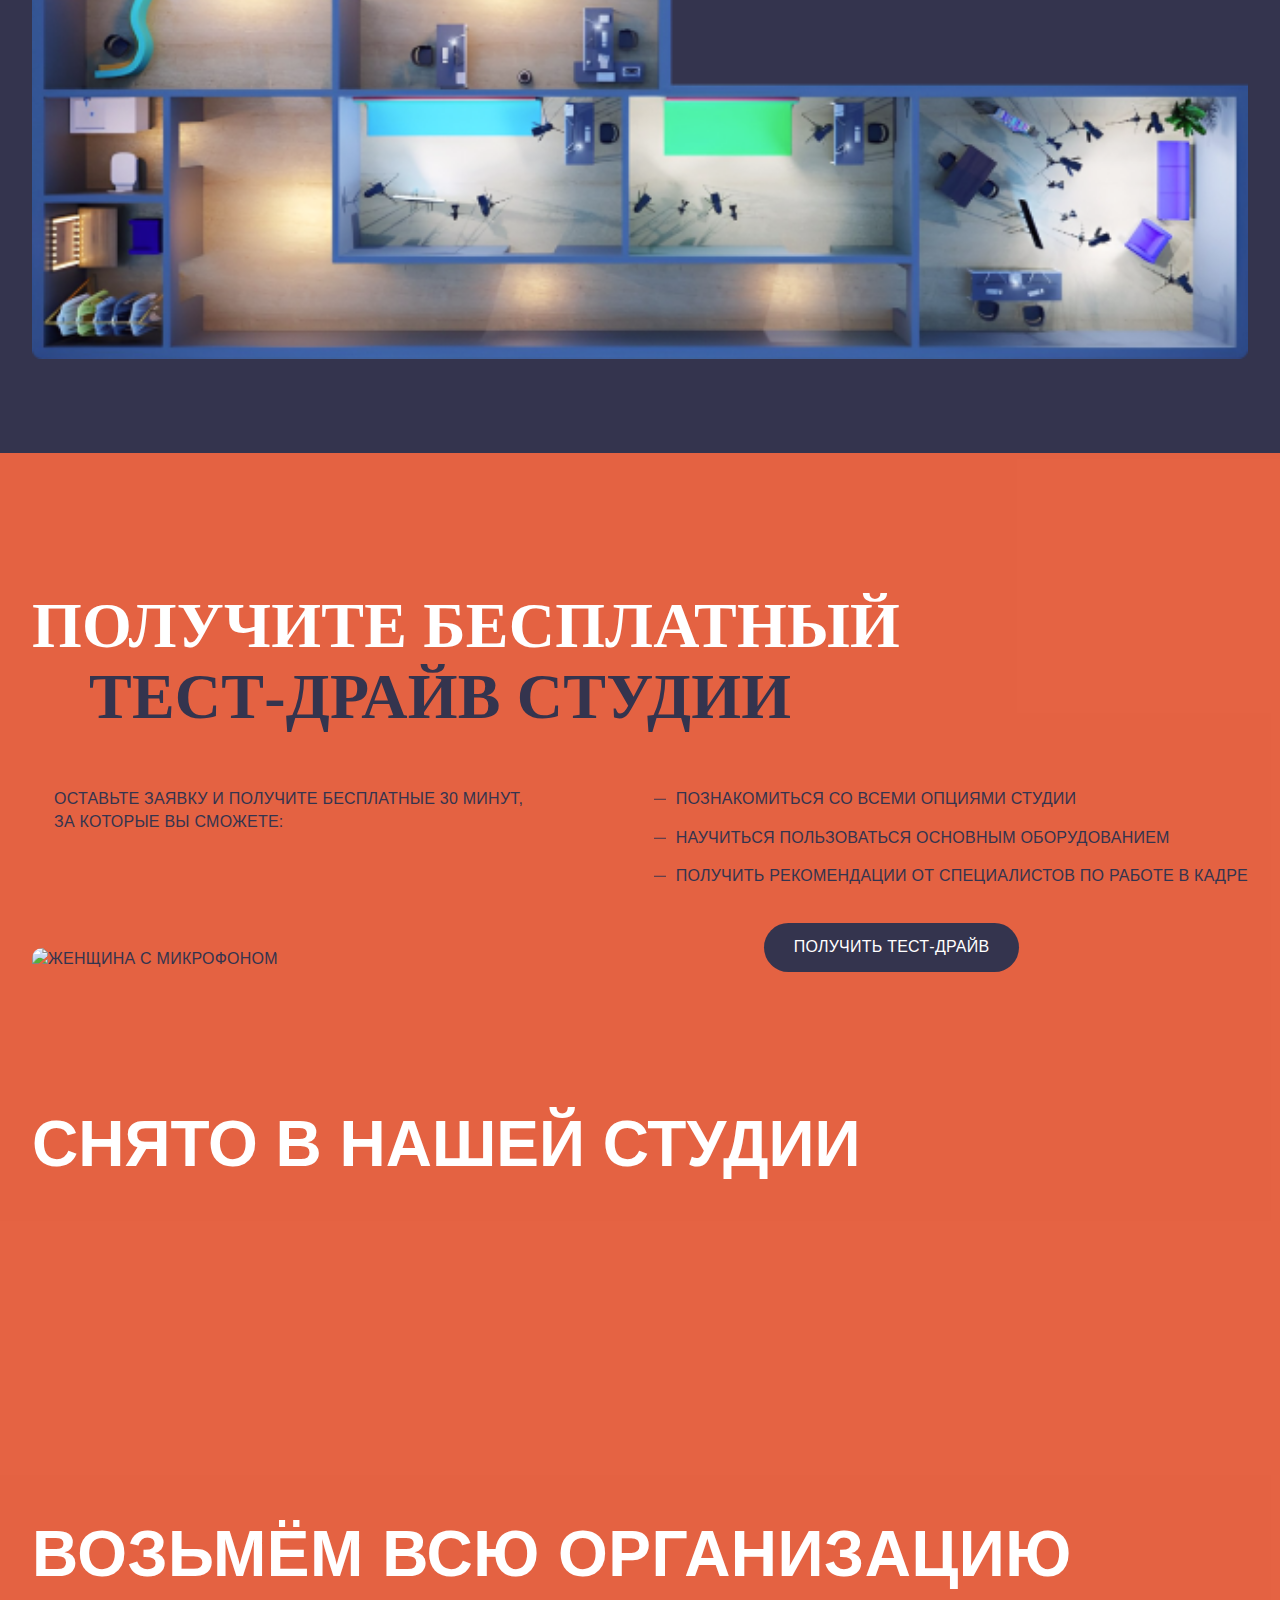
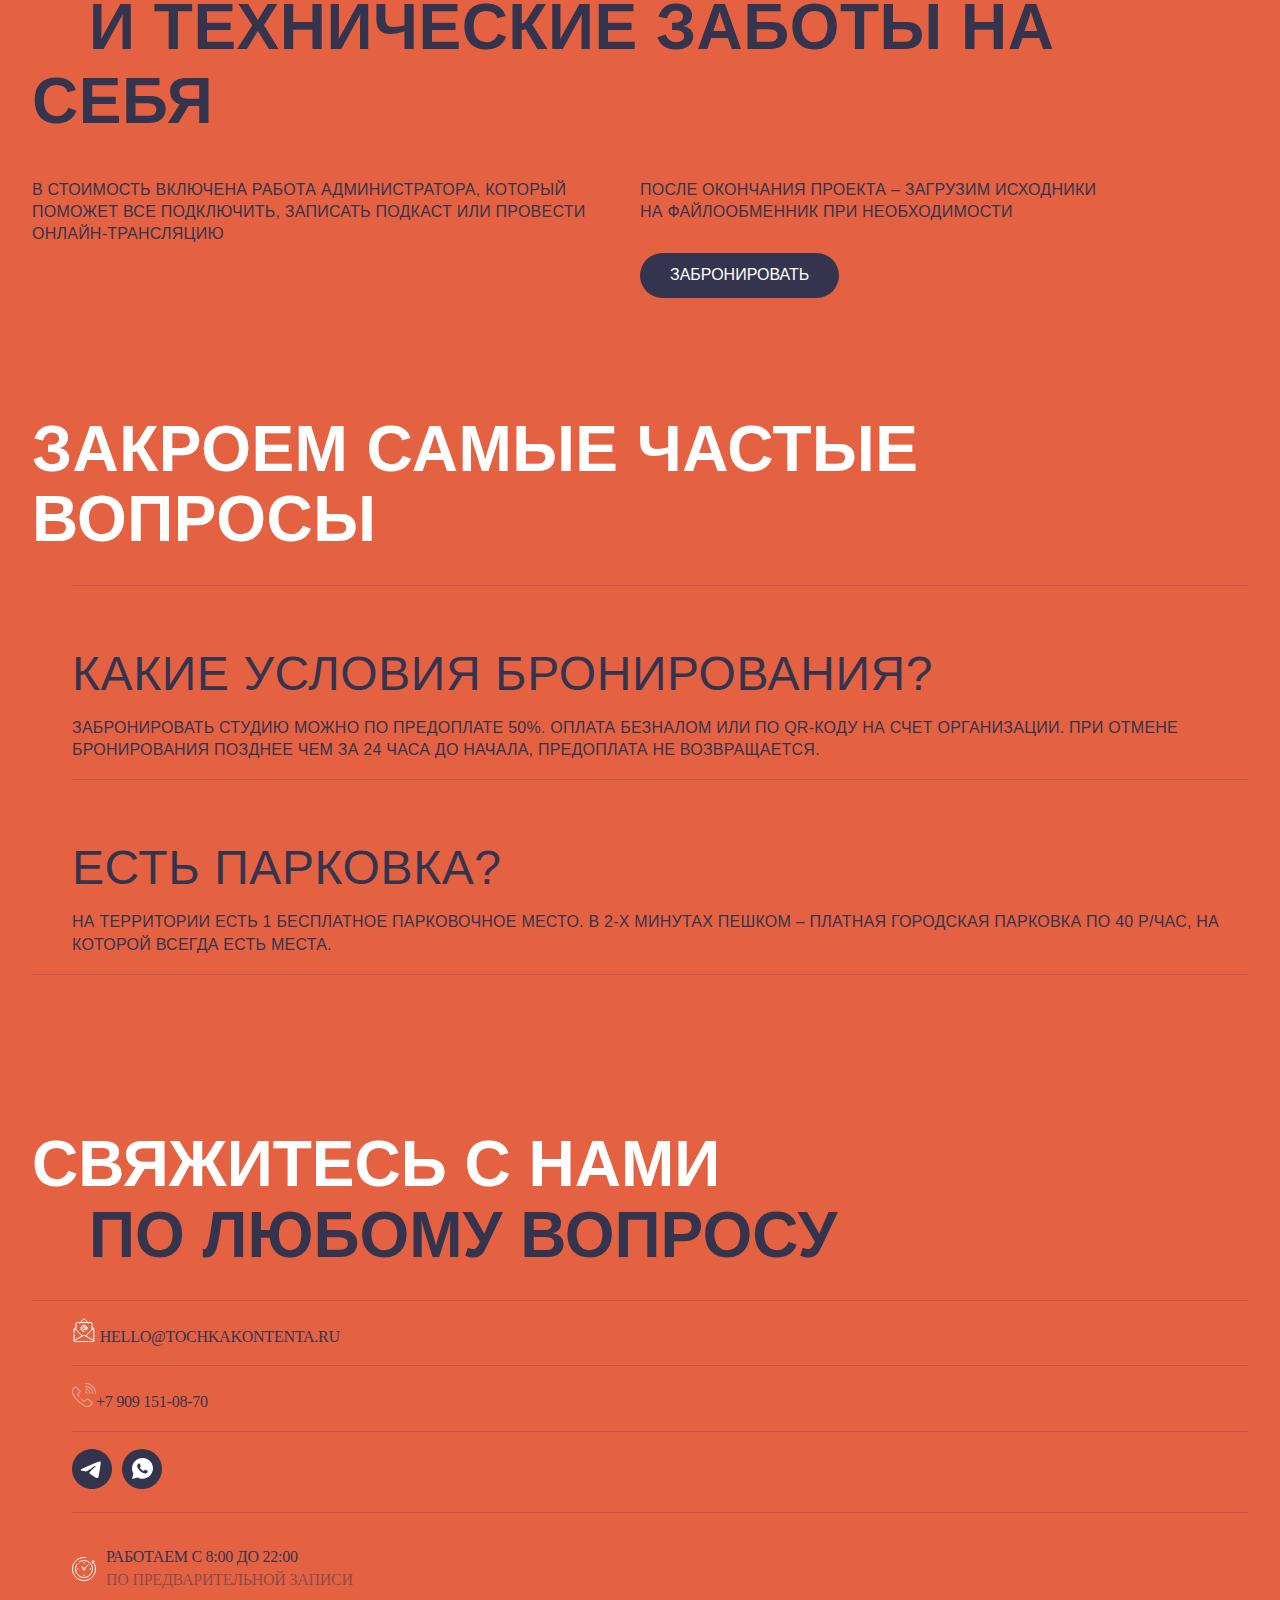
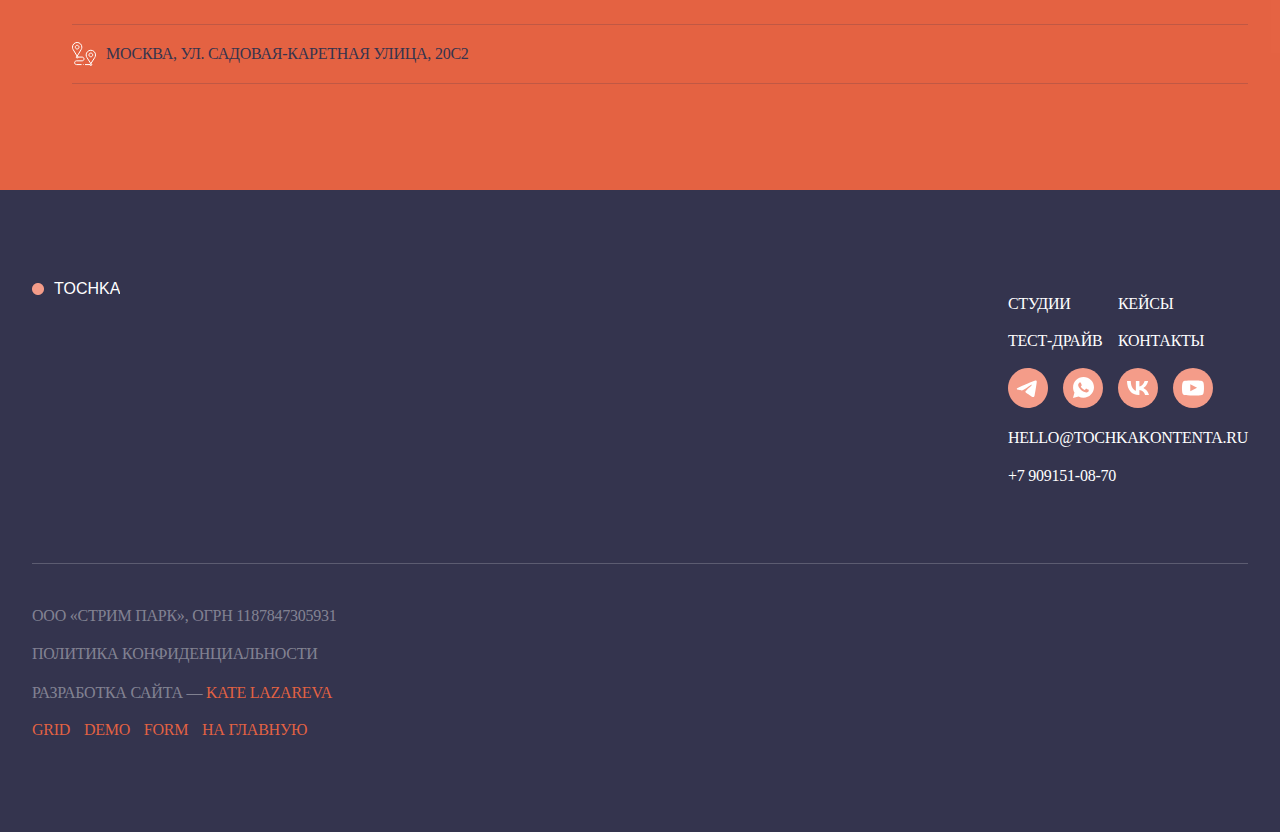
==== commit 7f415a88: "редакт 6 (18.04.2024)" ====
--- a/index.html
+++ b/index.html
@@ -187,14 +187,13 @@
         </section>
         <section class="services-form">
             <div class="wrapper">
-                <h2 class="sr-only">Узнайте предварительную стоимость</h2>
+                <h2>Узнайте предварительную стоимость</h2>
                 <p class="services-form__main-p">Работа команды, использование общей зоны, грим-пост и парковочные места
                     включены в стоимость.
                     Стоимость студии без сопровождения (команды) обсуждается индивидуально.</p>
                 <div class="form">
                     <div class="form__image">
-                        <img src="/asset/image/img_price.jpeg" alt="Девушка пьёт из кружки за компьютером"
-                            class="form__main-image">
+                        <img src="/asset/image/img_price.jpeg" alt="Девушка пьёт из кружки за компьютером" class="form__main-image">
                     </div>
                     <form method="post" class="main-form">
                         <fieldset class="main-form__fieldset">
@@ -315,7 +314,7 @@
         </section>
         <section class="equipment">
             <div class="wrapper">
-                <h2 class="sr-only">Установлено новое съёмочное оборудование и осветительные приборы</h2>
+                <h2>Установлено новое съёмочное оборудование и осветительные приборы</h2>
                 <p class="equipment-p-start">Нажмите на интересующее оборудование</p>
                 <ul>
                     <li>
--- a/asset/CSS/style.css
+++ b/asset/CSS/style.css
@@ -1138,4 +1138,4 @@
     top: 500px;
     left: 909px;
   }
-}
+}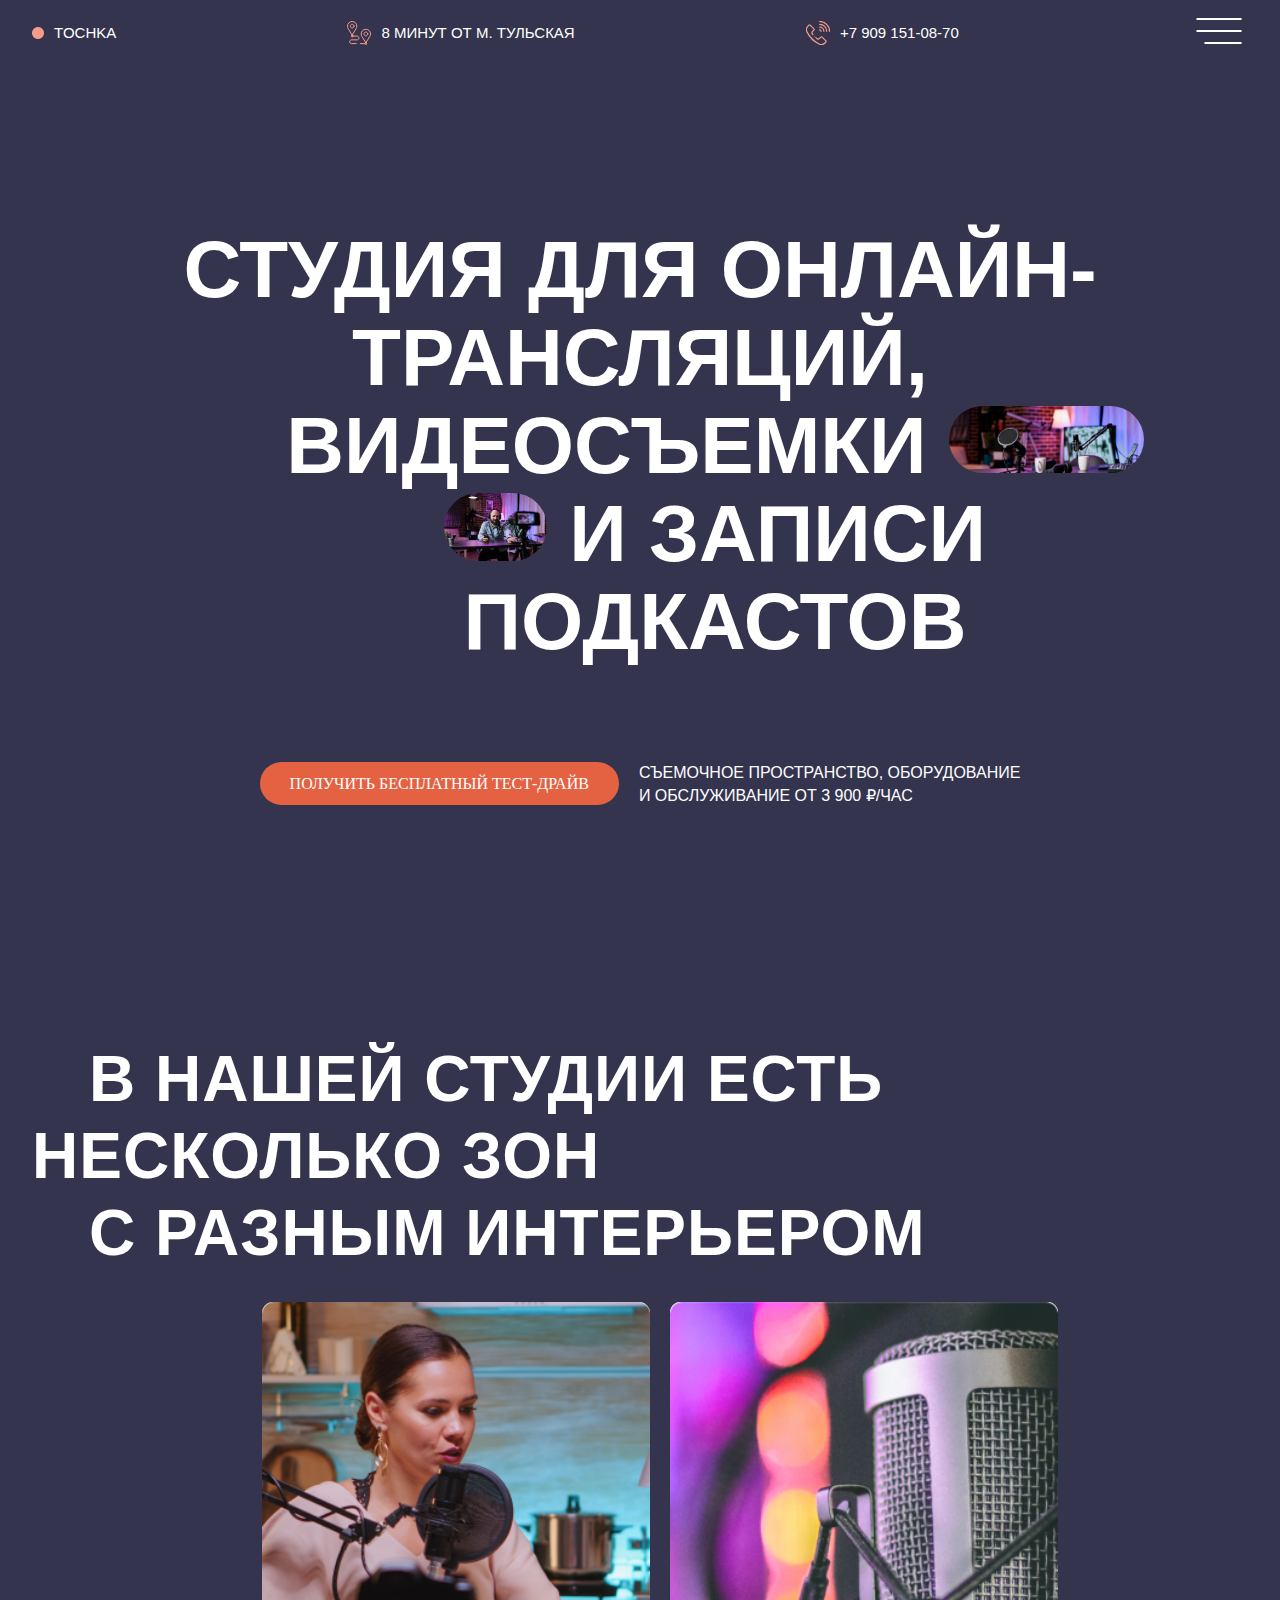
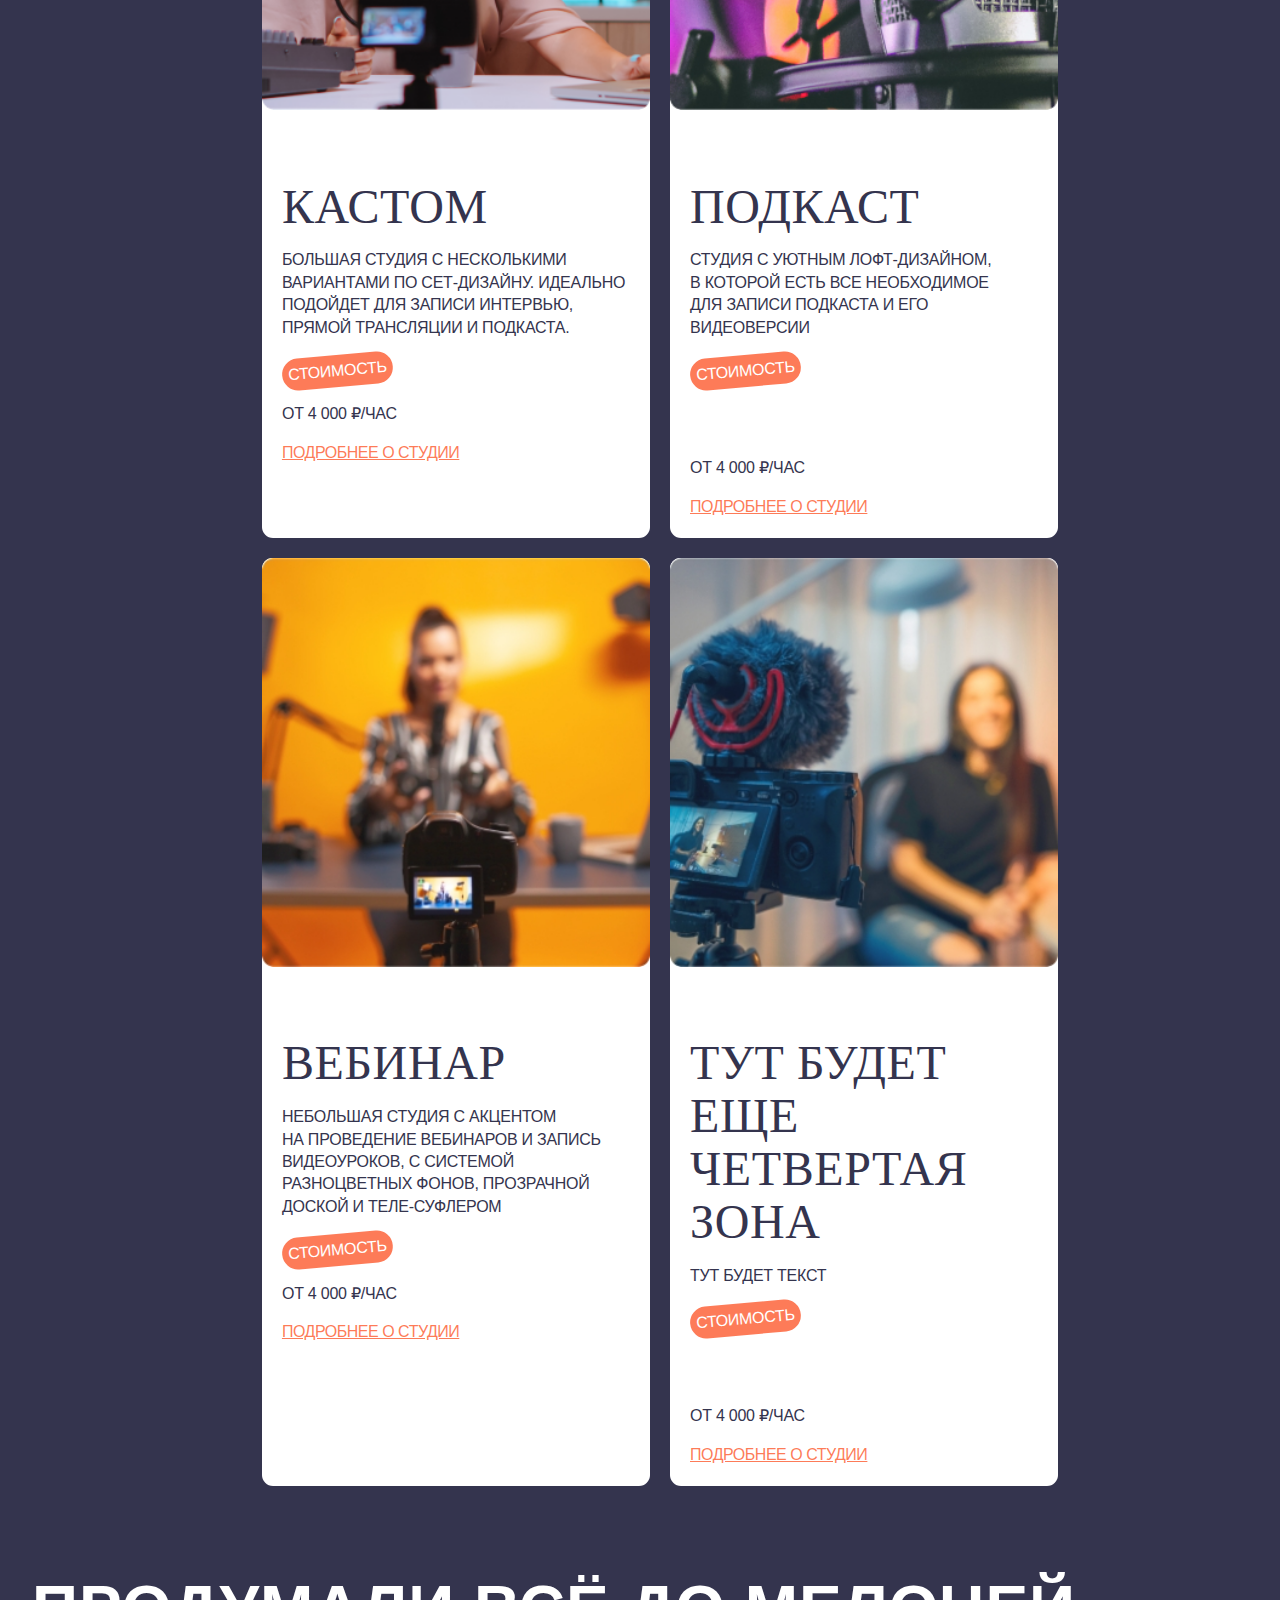
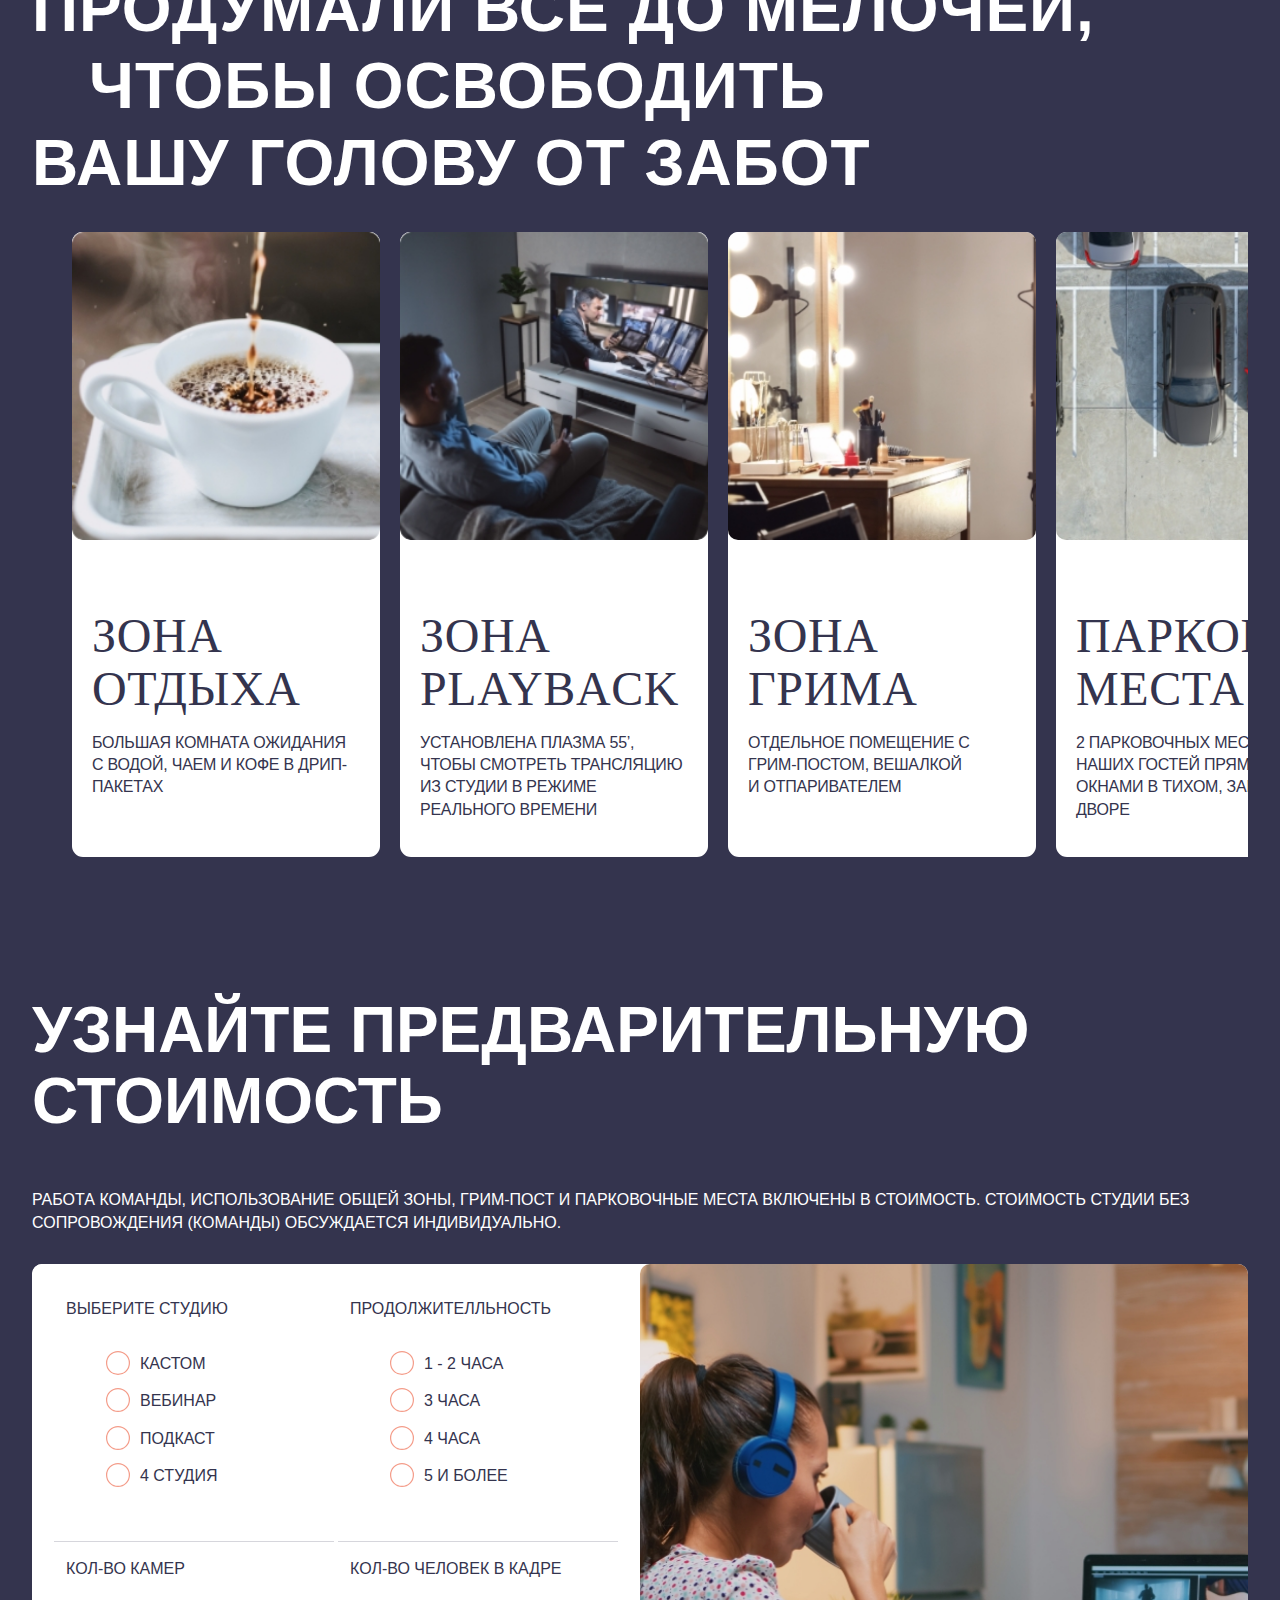
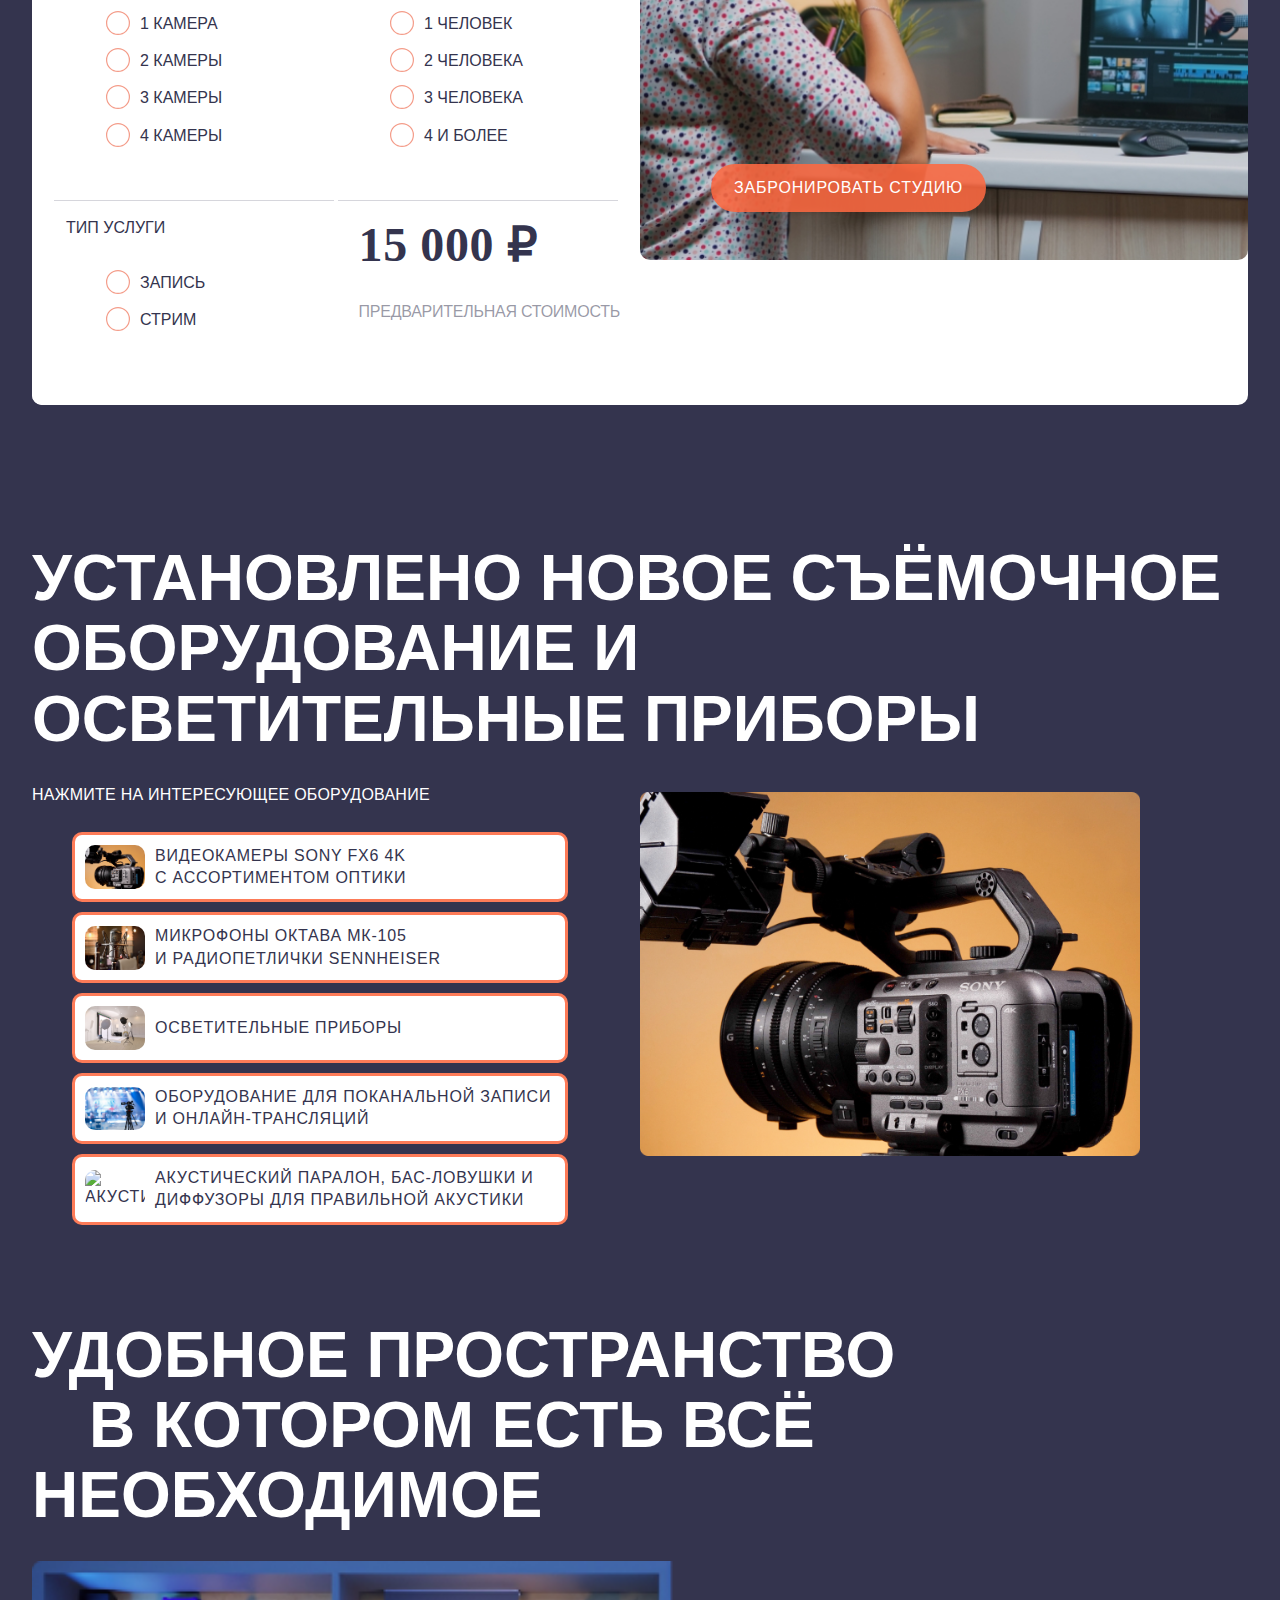
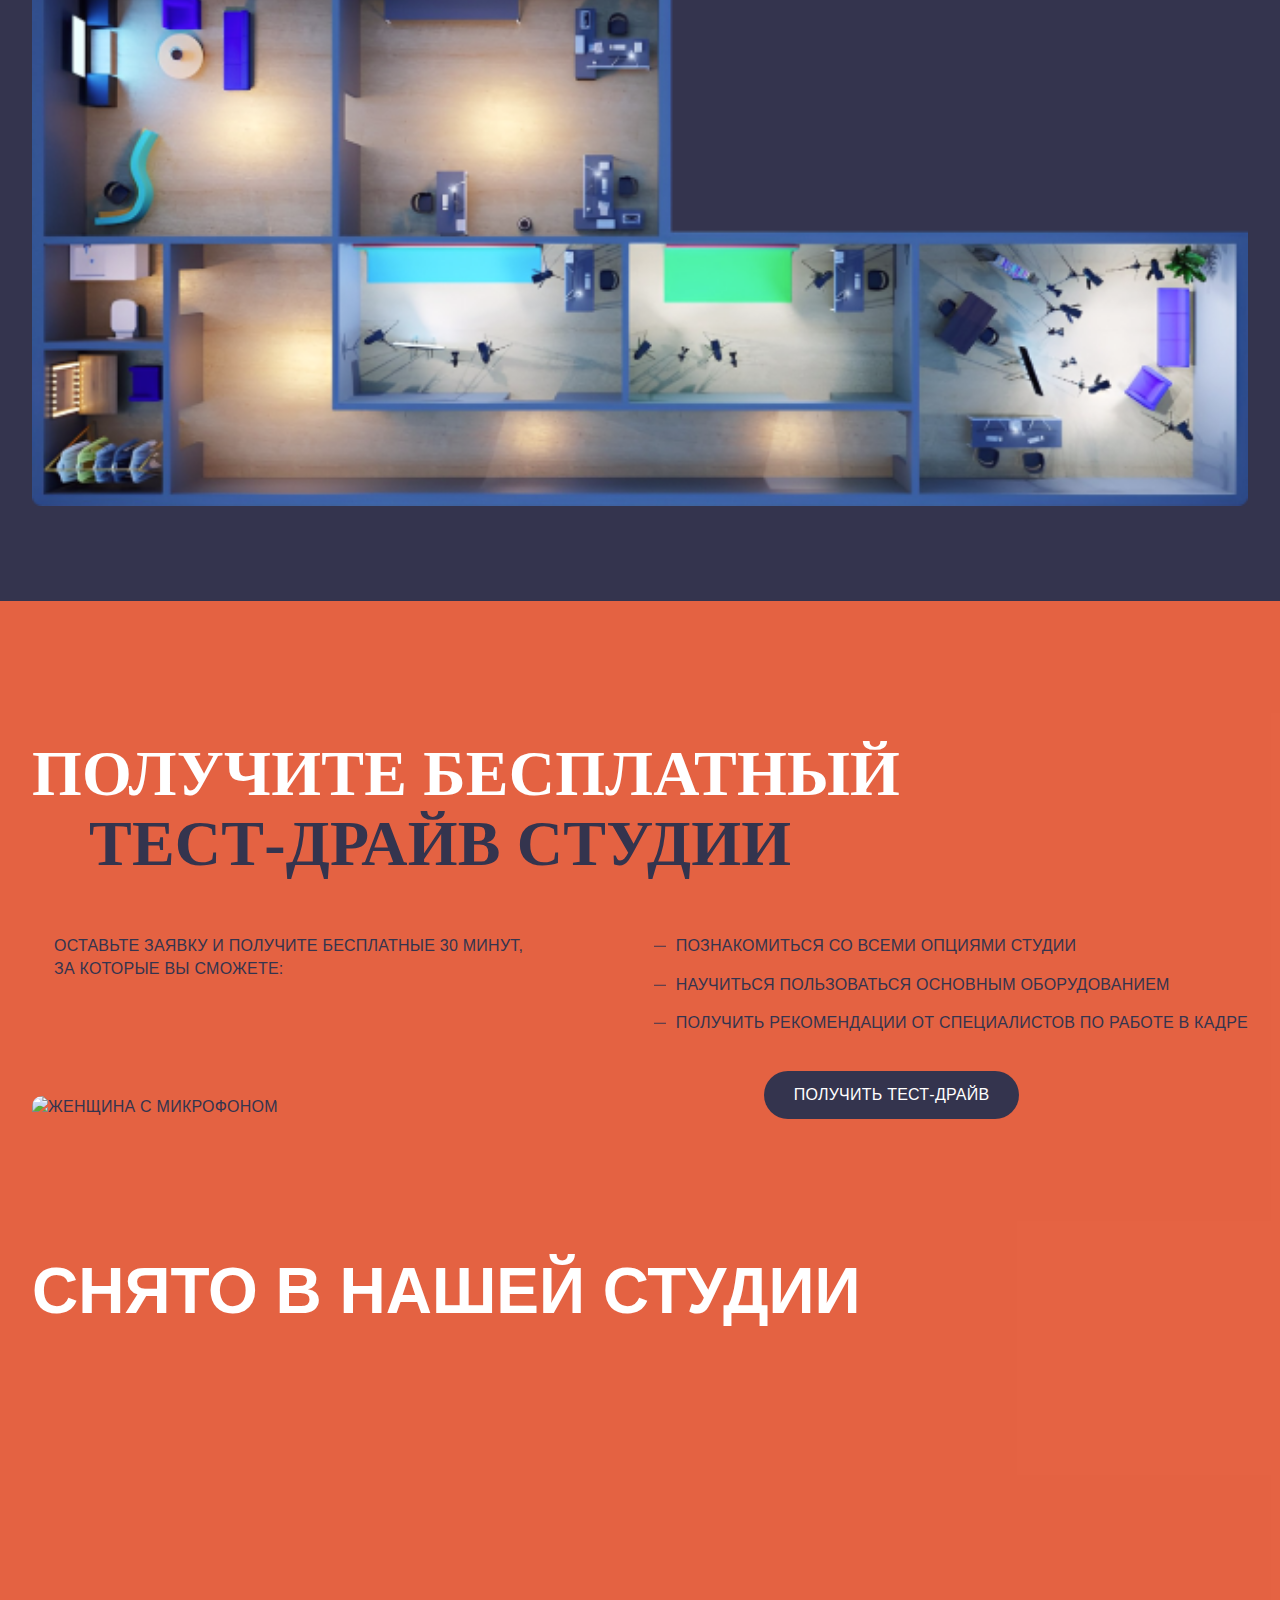
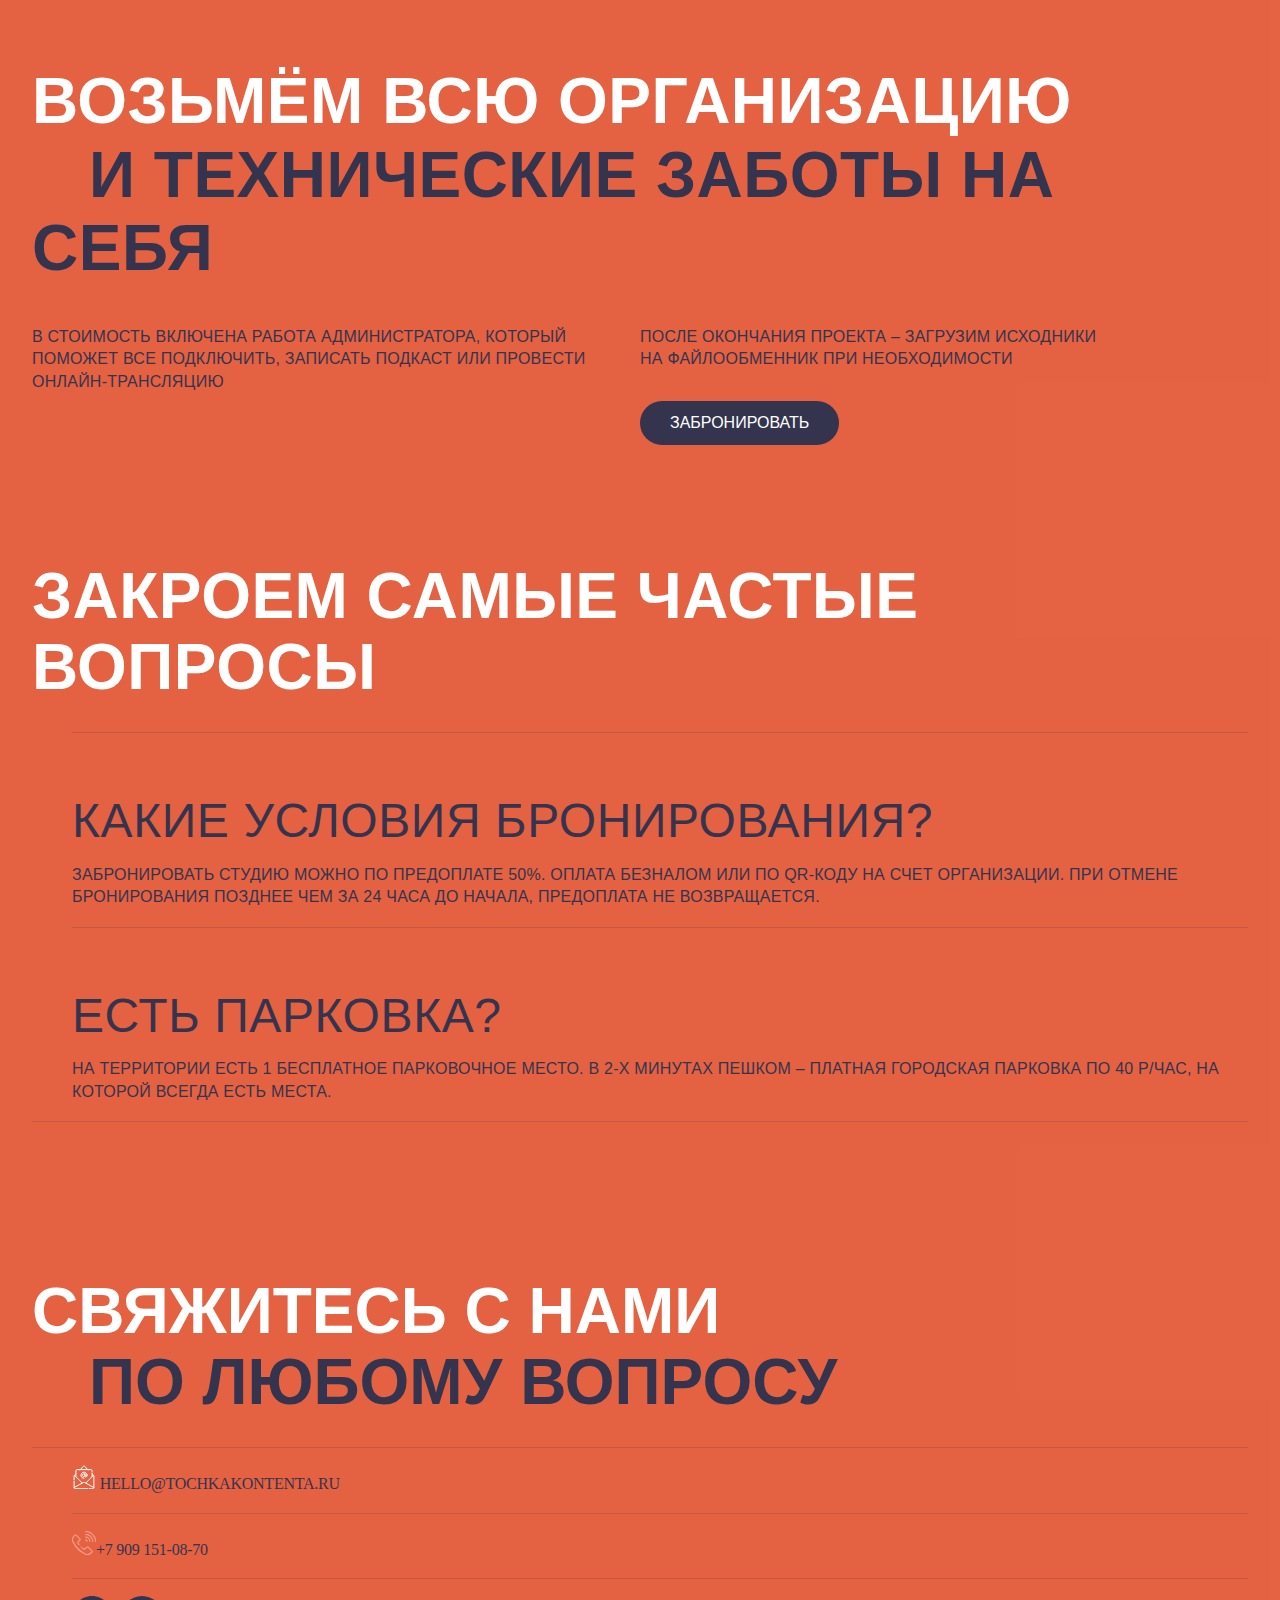
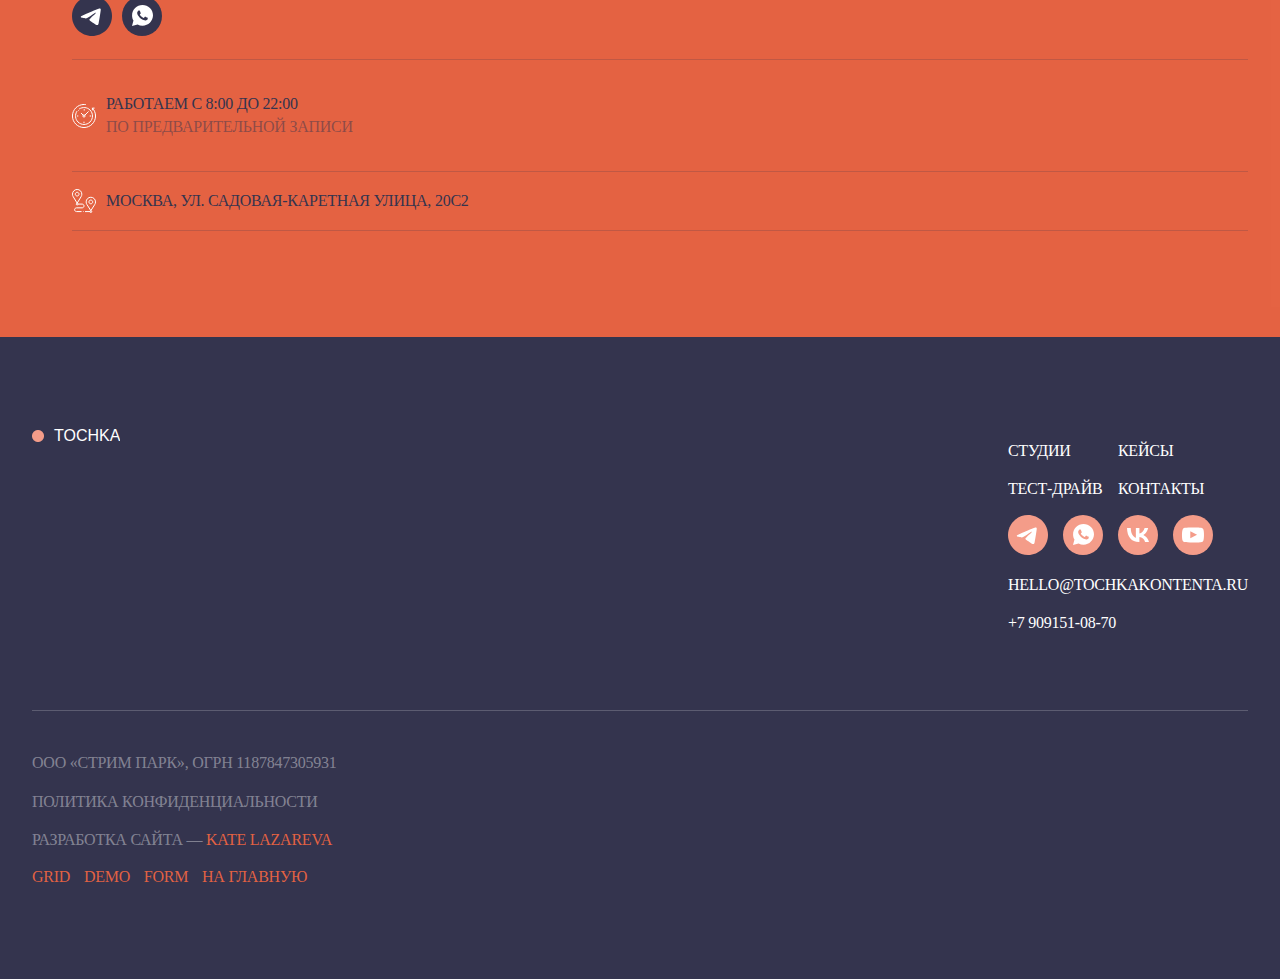
==== commit dd9945f0: "редакт 6 (18.04.2024)" ====
--- a/index.html
+++ b/index.html
@@ -49,7 +49,7 @@
         </div>
     </header>
     <main id="main">
-        <h1 class="hidden_h1 sr-only">
+        <h1 class="hidden_h1">
             Главная страница компании TOCHKA
         </h1>
         <section class="hero">
@@ -90,7 +90,7 @@
         </section>
         <section class="studio-zones">
             <div class="wrapper">
-                <h2><span class="studio-zones__span-1 sr-only">в нашей студии есть</span> <span class="studio-zones__span-2">
+                <h2><span class="studio-zones__span-1">в нашей студии есть</span> <span class="studio-zones__span-2">
                         несколько зон</span> <br> <span class="studio-zones__span-3">с разным интерьером</span></h2>
                 <ul class="studio-zones__list">
                     <li class="list__card">
@@ -149,7 +149,7 @@
         </section>
         <section class="facilities">
             <div class="wrapper">
-                <h2> <span class="facilities__span-1 sr-only"> Продумали всё до мелочей, </span><br> <span
+                <h2> <span class="facilities__span-1"> Продумали всё до мелочей, </span><br> <span
                         class="facilities__span-2">чтобы освободить</span> <br> <span class="facilities__span-3">вашу
                         голову от забот</span></h2>
                 <ul class="facilities__list">
@@ -187,7 +187,7 @@
         </section>
         <section class="services-form">
             <div class="wrapper">
-                <h2>Узнайте предварительную стоимость</h2>
+                <h2 class="dop__h2">Узнайте предварительную стоимость</h2>
                 <p class="services-form__main-p">Работа команды, использование общей зоны, грим-пост и парковочные места
                     включены в стоимость.
                     Стоимость студии без сопровождения (команды) обсуждается индивидуально.</p>
@@ -357,7 +357,7 @@
         </section>
         <section class="studio-spaсe">
             <div class="wrapper">
-                <h2>Удобное пространство <br> <span>в котором есть всё</span> необходимое</h2>
+                <h2 class="dop__h2">Удобное пространство <br> <span>в котором есть всё</span> необходимое</h2>
                 <img src="/asset/image/scheme1.png" alt="схема помещения" width="100%">
             </div>
         </section>
--- a/asset/CSS/style.css
+++ b/asset/CSS/style.css
@@ -739,6 +739,10 @@
   margin-bottom: 30px;
 }
 
+.dop__h2 {
+  text-transform: uppercase;
+}
+
 .our-responsibility-top h2 span {
   margin-left: 57px;
   color: var(--main);
@@ -976,6 +980,10 @@
     left: 0;
 }
 
+.dop__h2{
+  text-transform: uppercase;
+}
+
   .hero__main-p span {
     margin-left: 150px;
     display: block;
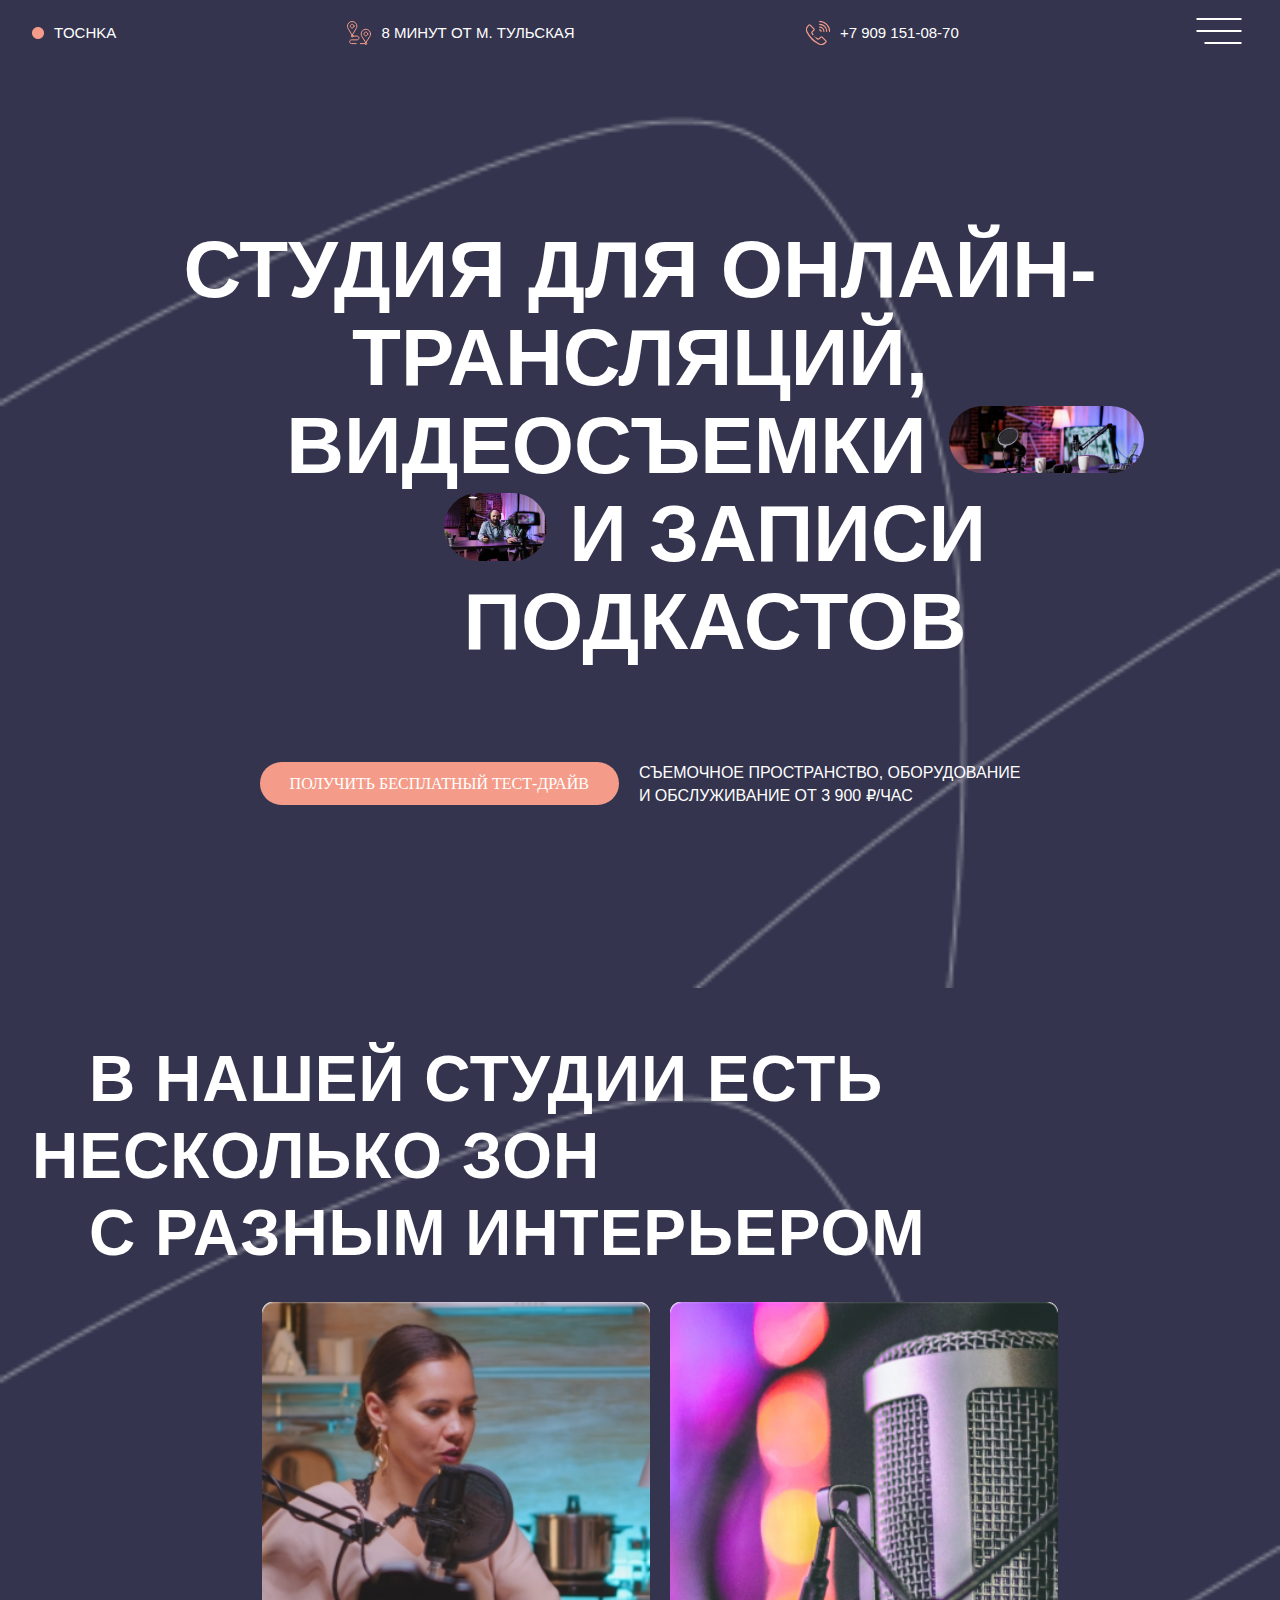
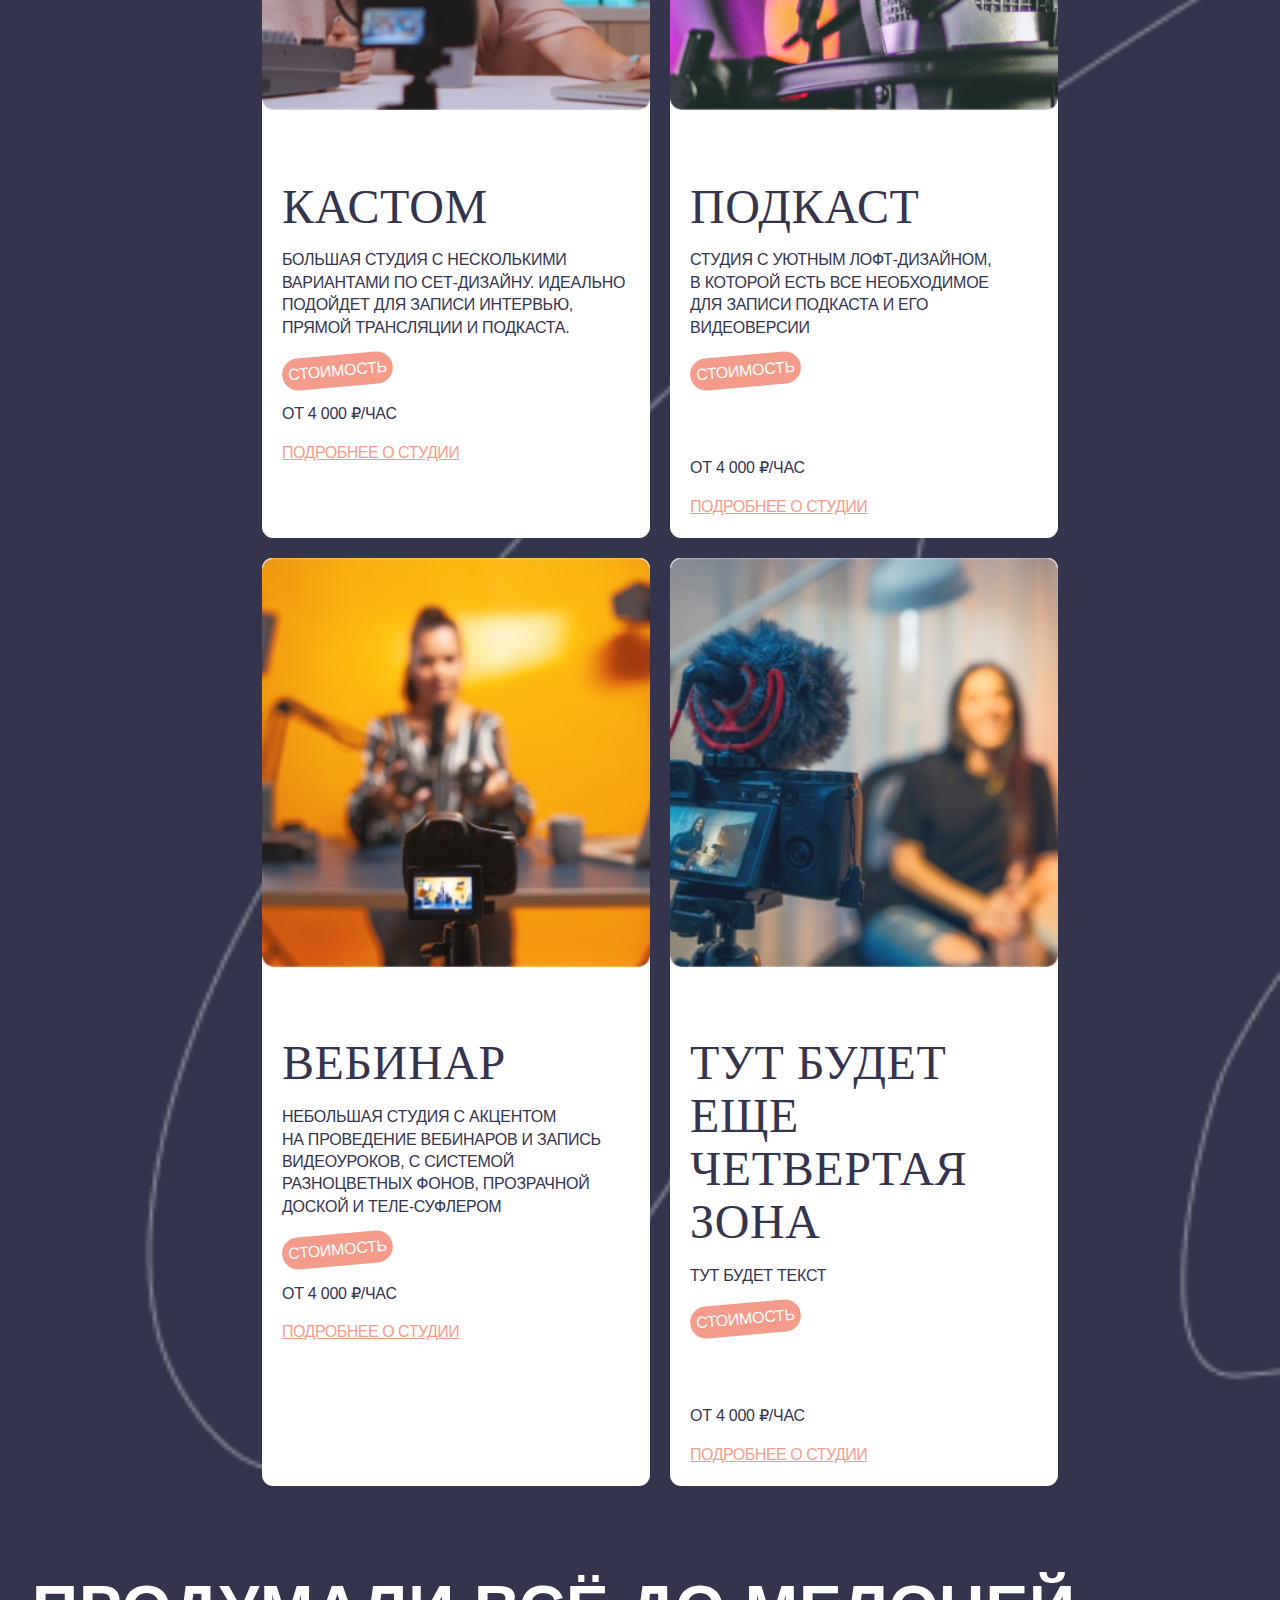
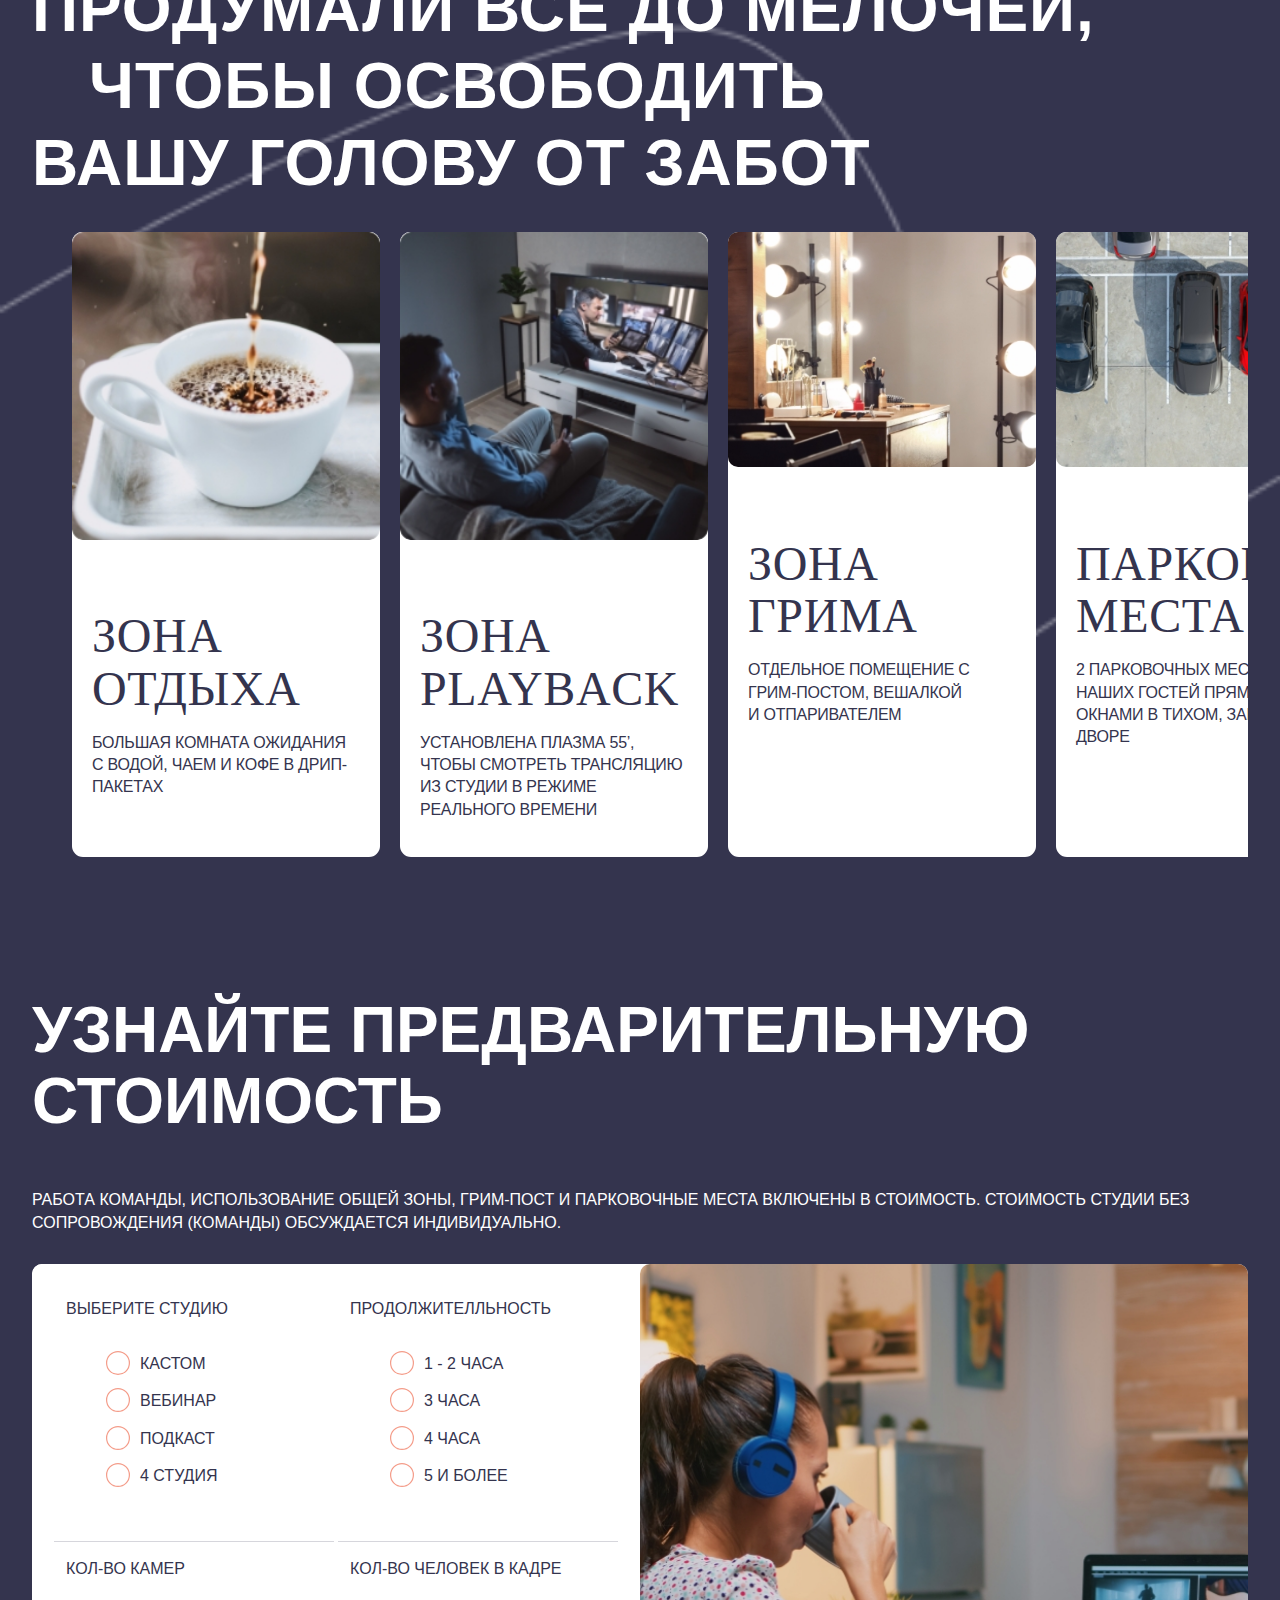
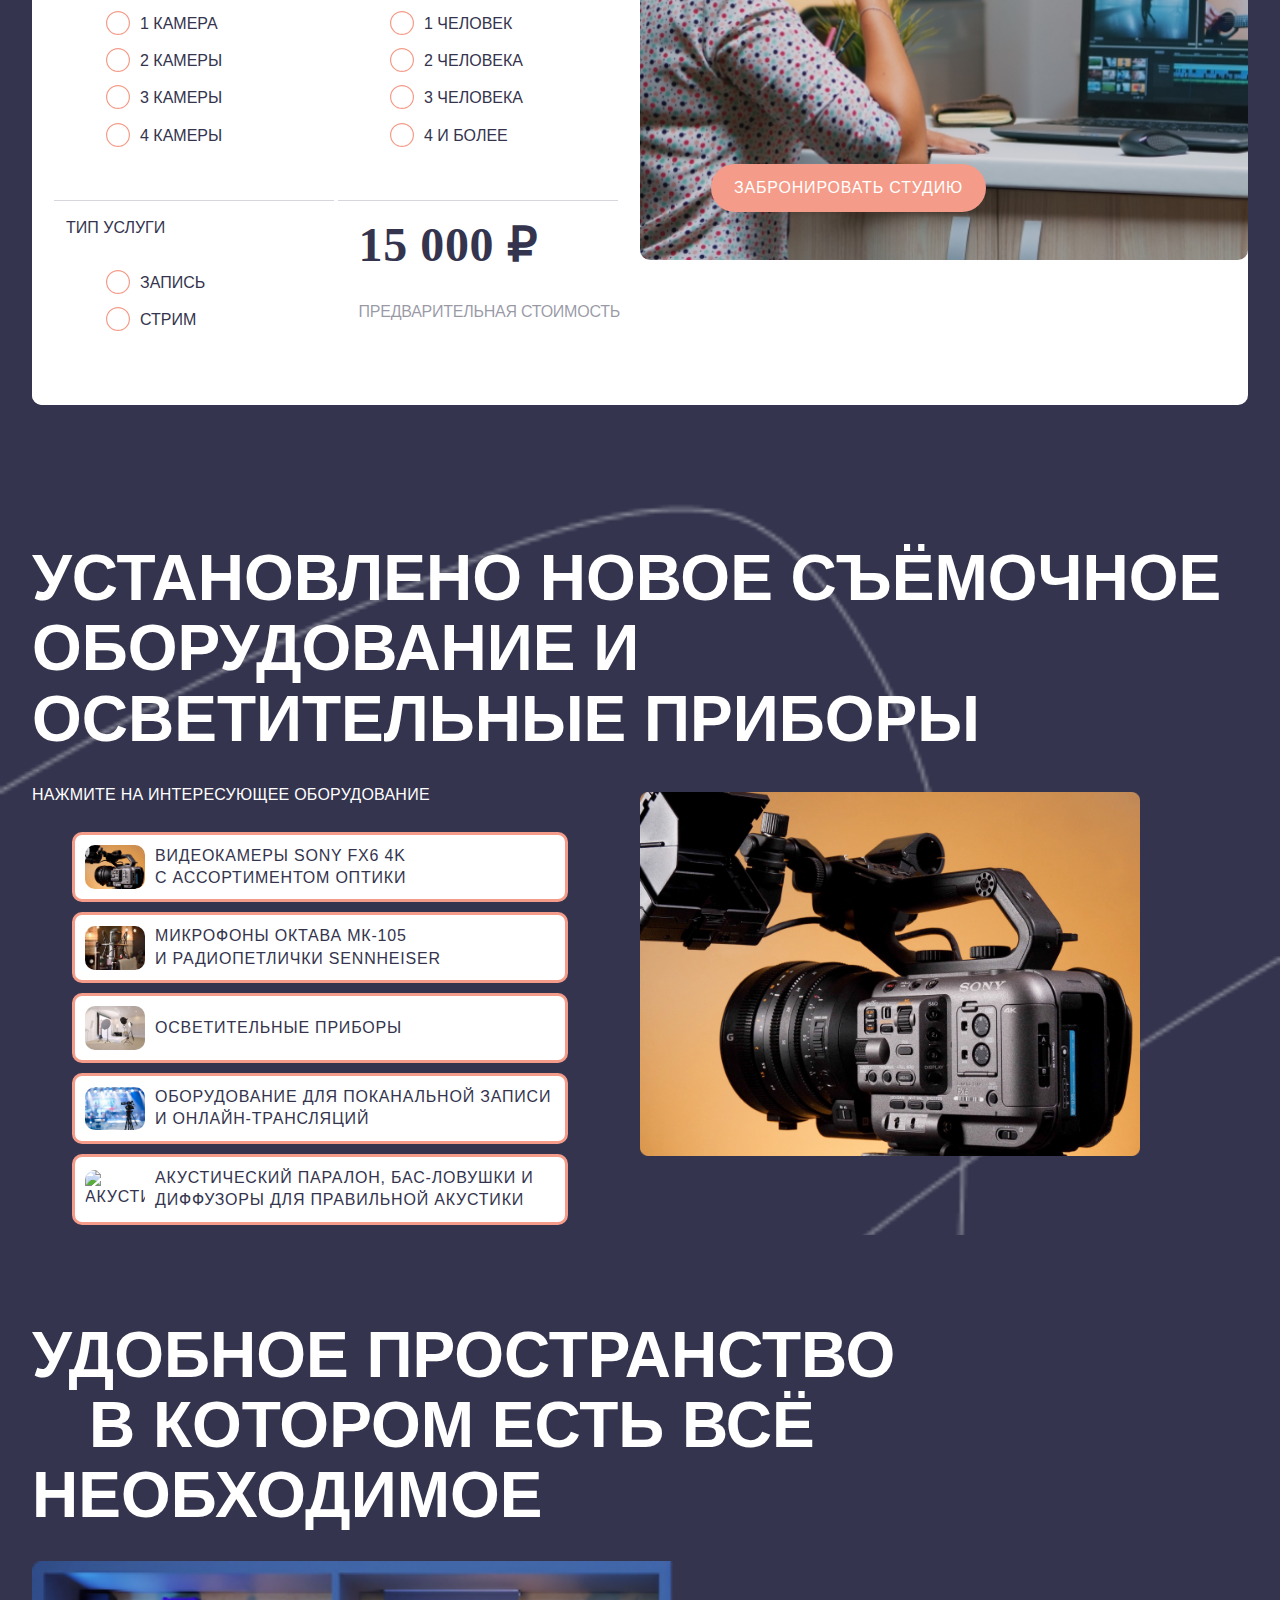
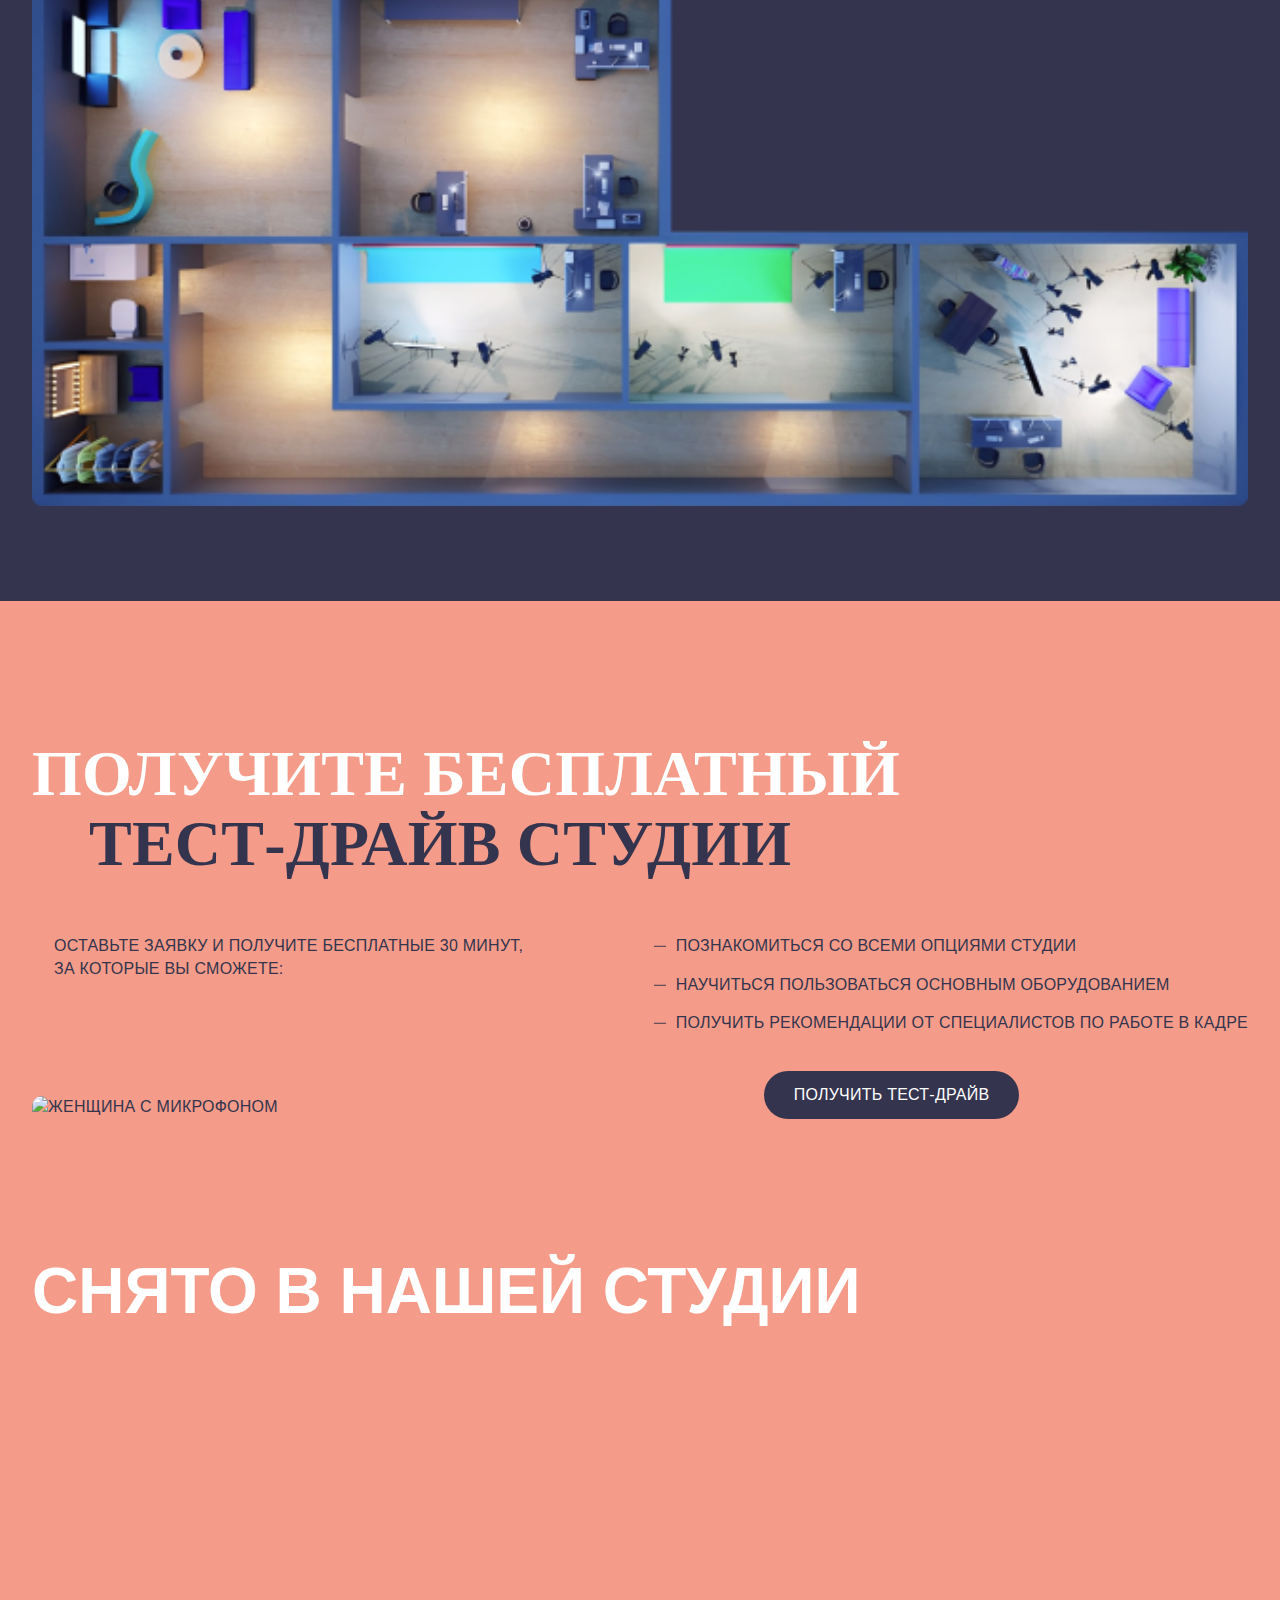
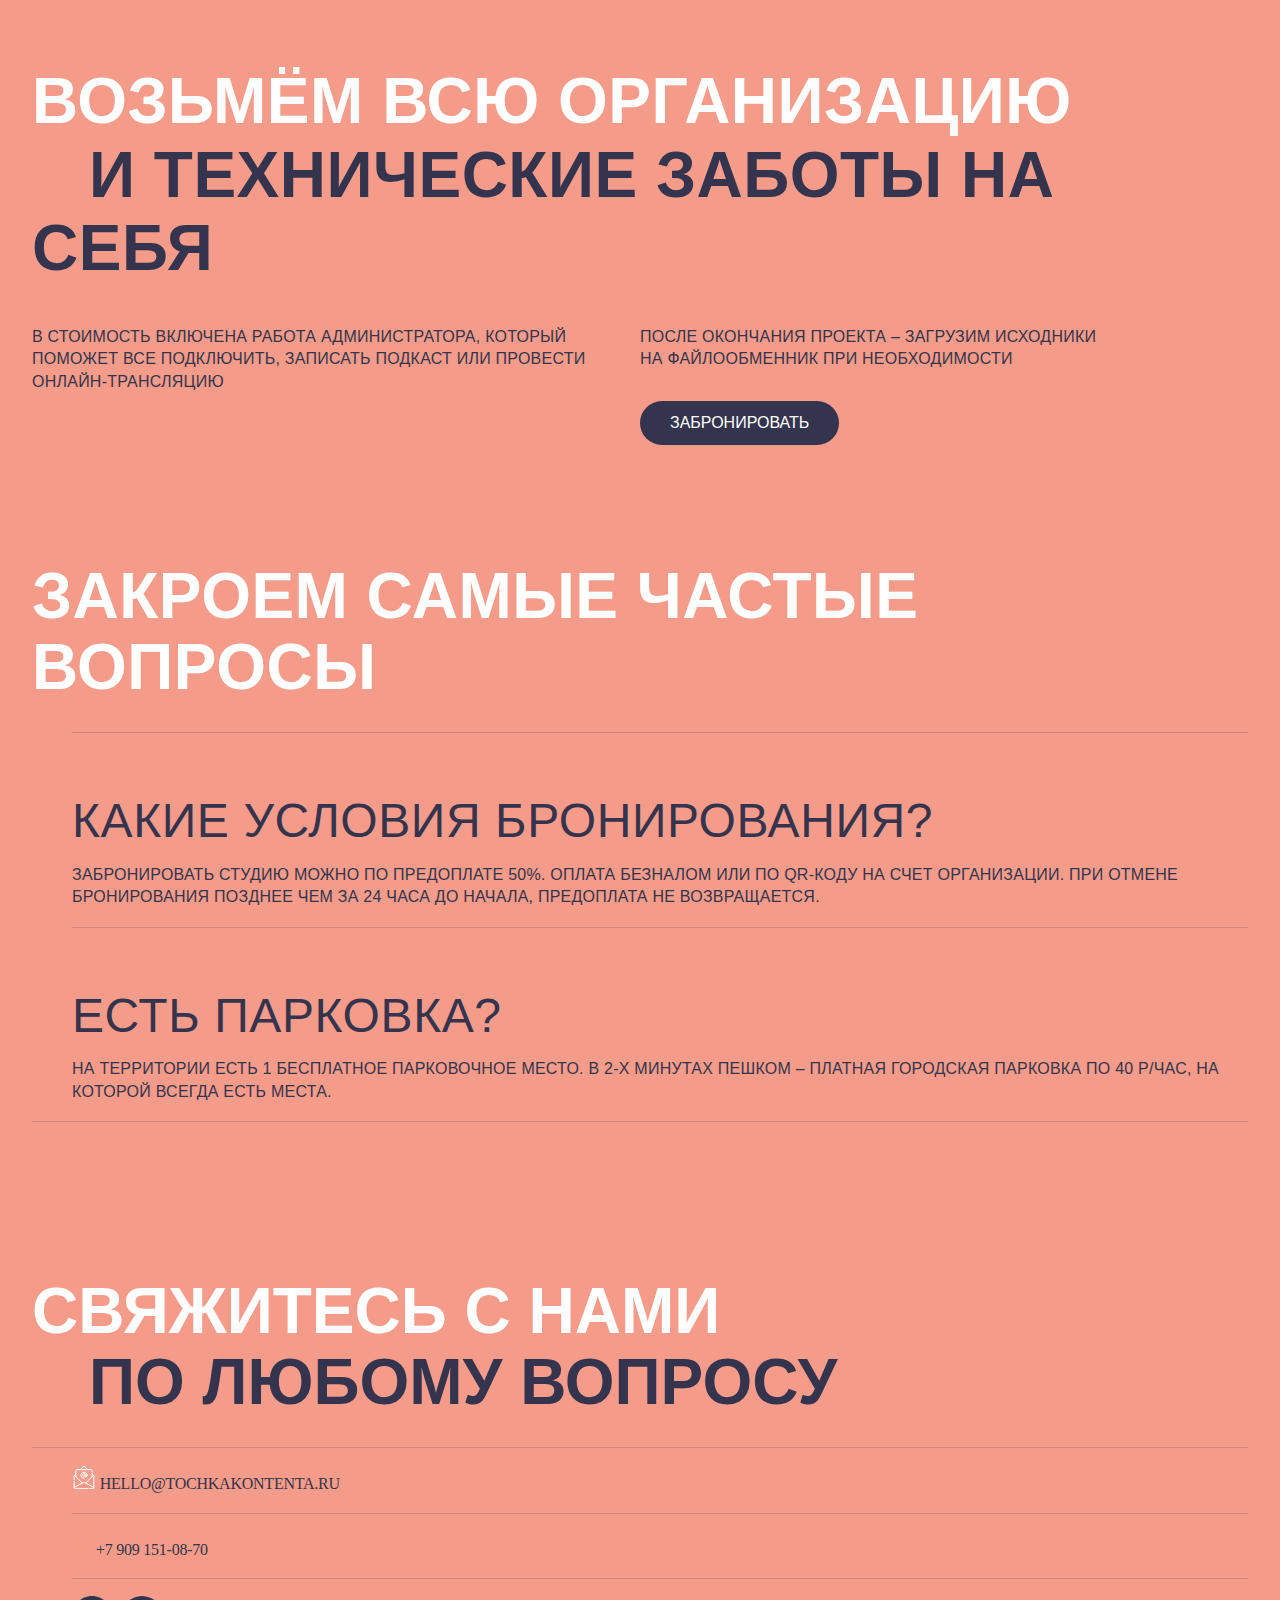
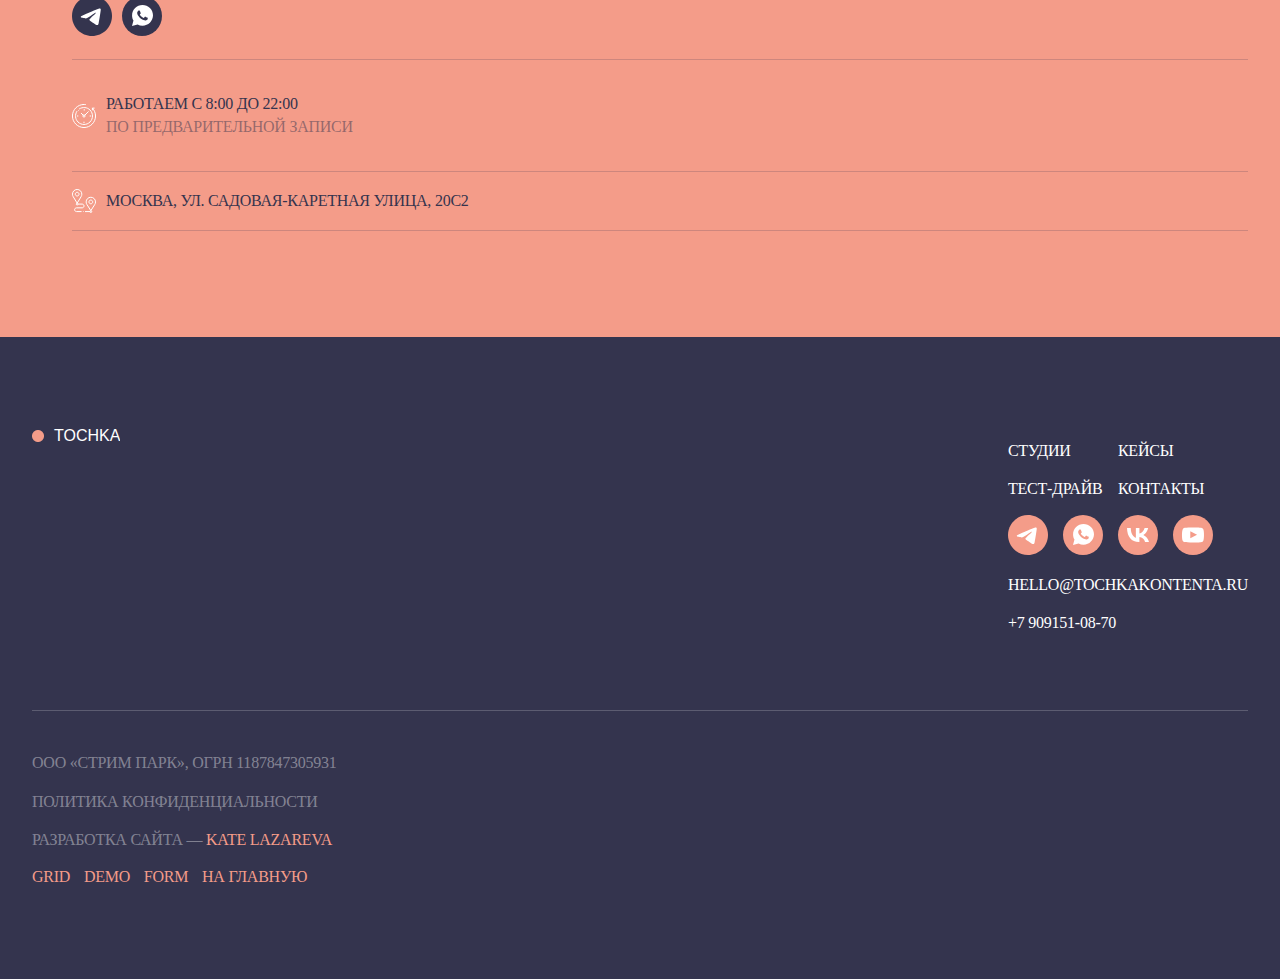
==== commit c904f1b6: "редакт 7 (18.04.2024)" ====
--- a/index.html
+++ b/index.html
@@ -94,7 +94,7 @@
                         несколько зон</span> <br> <span class="studio-zones__span-3">с разным интерьером</span></h2>
                 <ul class="studio-zones__list">
                     <li class="list__card">
-                        <img src="/asset/image/kastom.png" alt="кастомная студия">
+                        <img src="/asset/image/img_zone 01 (2).jpeg" alt="кастомная студия">
                         <div class="card__main">
                             <h3>кастом</h3>
                             <p>Большая студия с несколькими вариантами по сет-дизайну.
--- a/asset/CSS/style.css
+++ b/asset/CSS/style.css
@@ -36,7 +36,7 @@
 }
 
 :root {
-  --peach: #fd6941e0;
+  --peach: #F49C89;
   --main-text: #fff;
   --main:  #34344E;
   --text-second: #FFF;
@@ -167,6 +167,8 @@
 .hero {
   padding: 82px 0 145px;
   background-color: var(--main);
+  background-image: url('/asset/image/Vector\ 1.png');
+  background-size: cover;
 }
 
 .hero__main-p {
@@ -260,6 +262,11 @@
   letter-spacing: 1px;
   position: relative;
   font-weight: bold;
+}
+
+.studio-zones {
+  background-image: url('/asset/image/Vector\ 1.png');
+  background-size: cover;
 }
 
 .studio-zones__span-1 {
@@ -361,6 +368,8 @@
 .facilities {
   margin-top: 85px;
   margin-bottom: 57px;
+  background-image: url('/asset/image/Vector\ 1.png');
+  background-size: cover;
 }
 
 .facilities h2 {
@@ -393,7 +402,7 @@
 
 .facilities__list li img {
   max-width: 100%;
-  aspect-ratio: 1/1;
+  F: 1/1;
   object-fit: cover;
 }
 
@@ -548,6 +557,8 @@
 
 .equipment {
   padding-top: 38px;
+  background-image: url('/asset/image/Vector\ 1.png');
+  background-size: cover;
 }
 
 .equipment summary {
